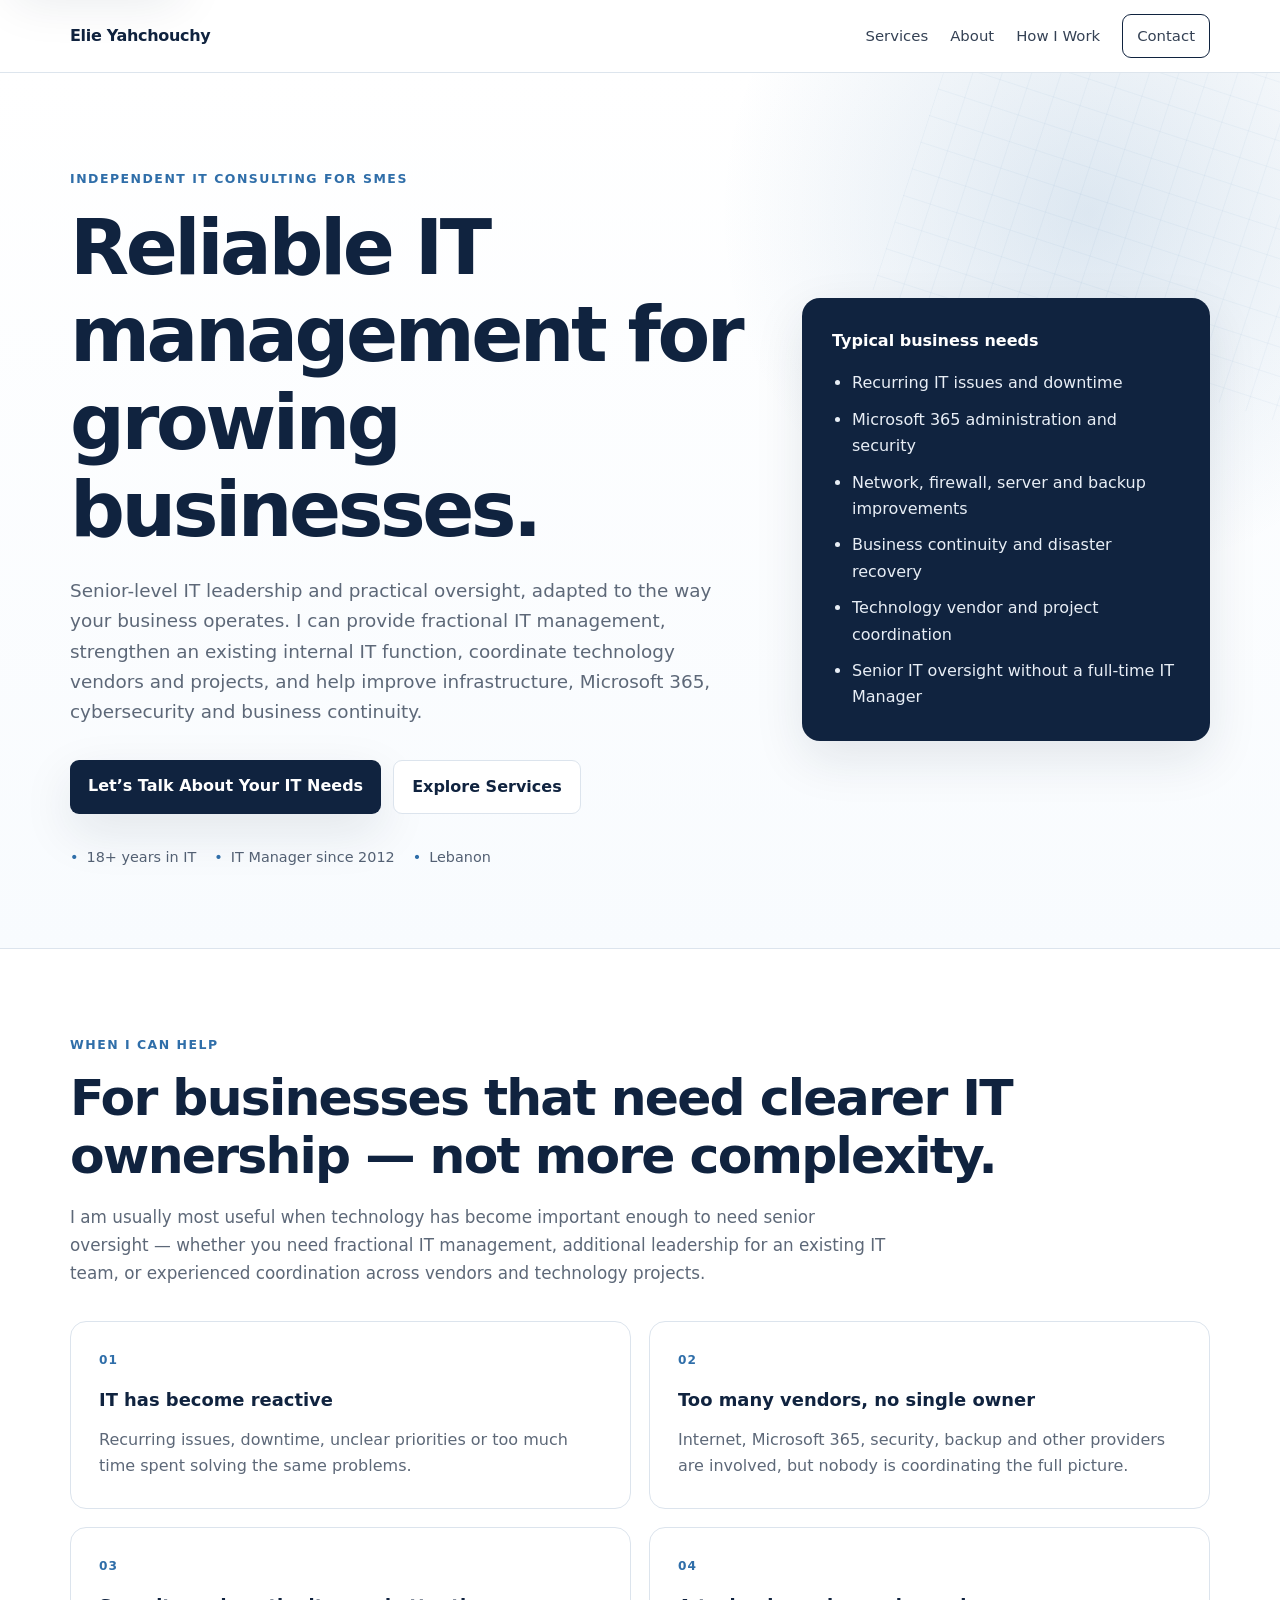
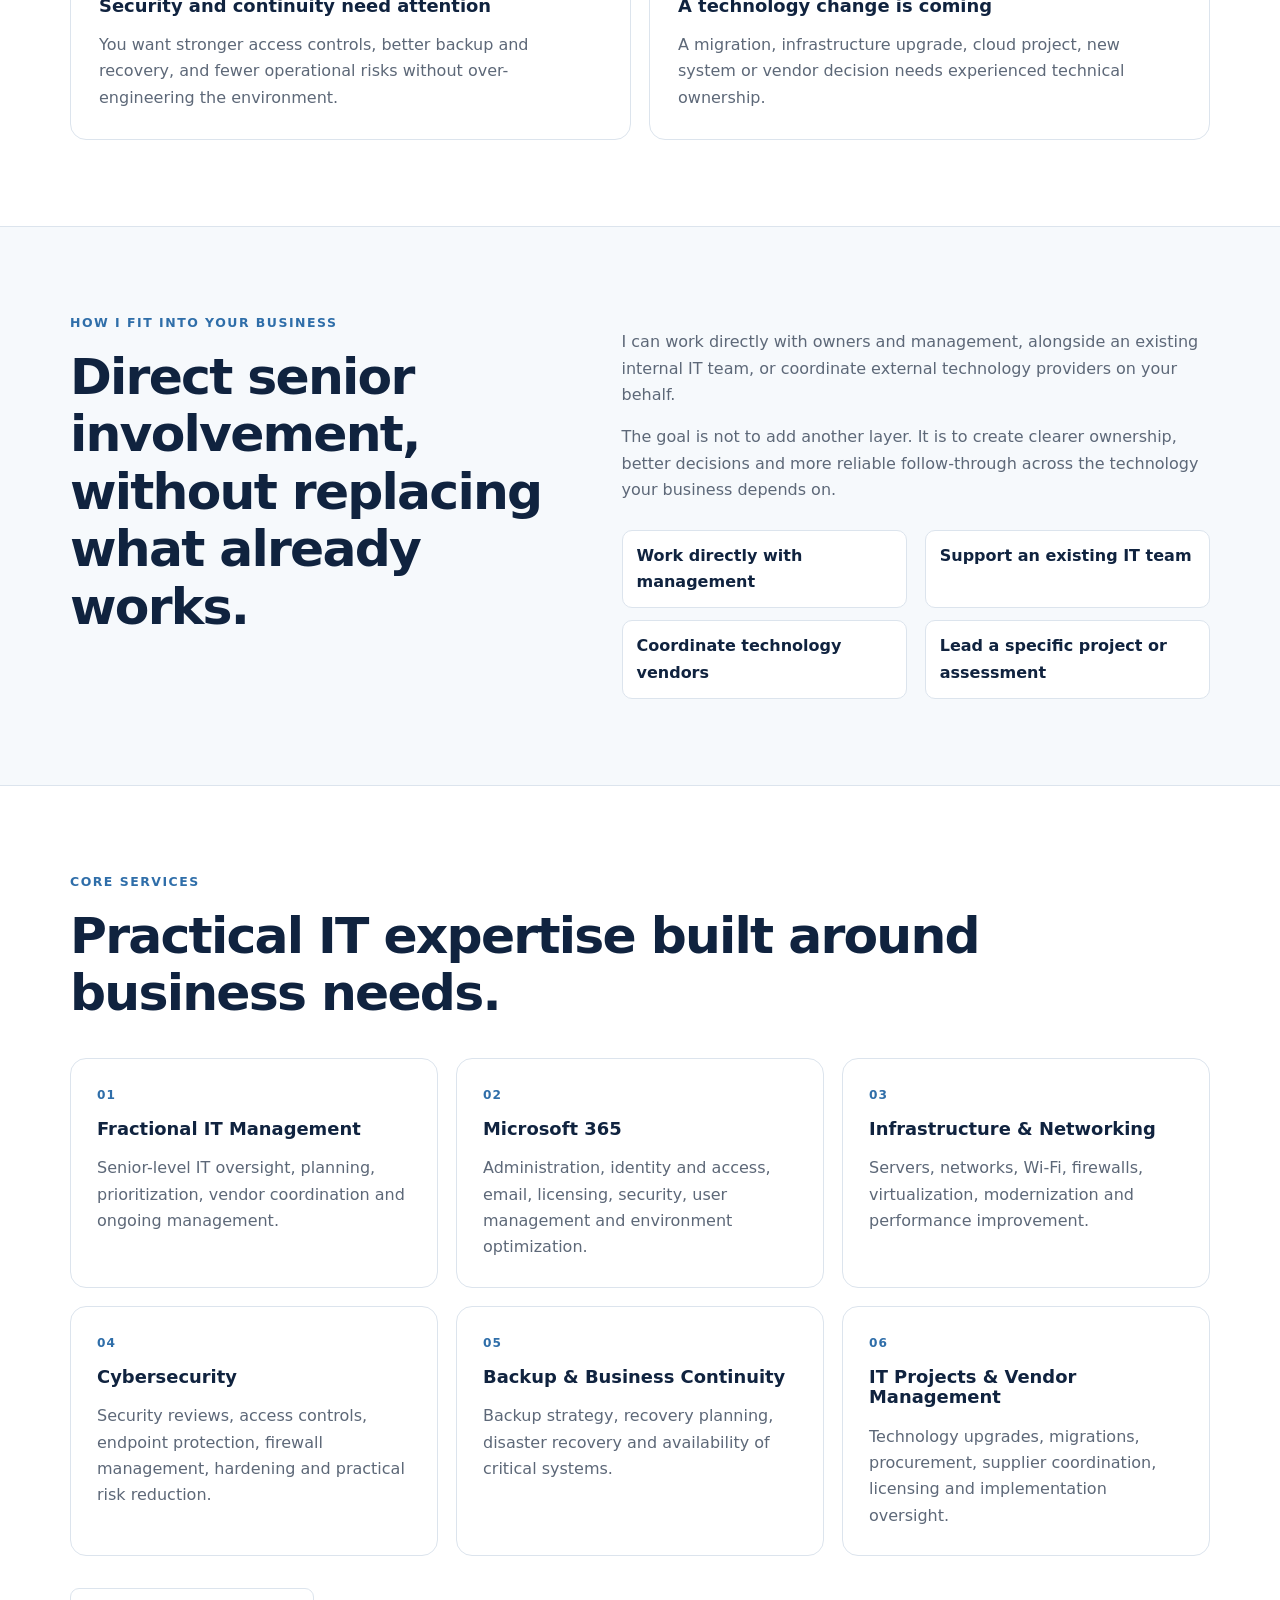
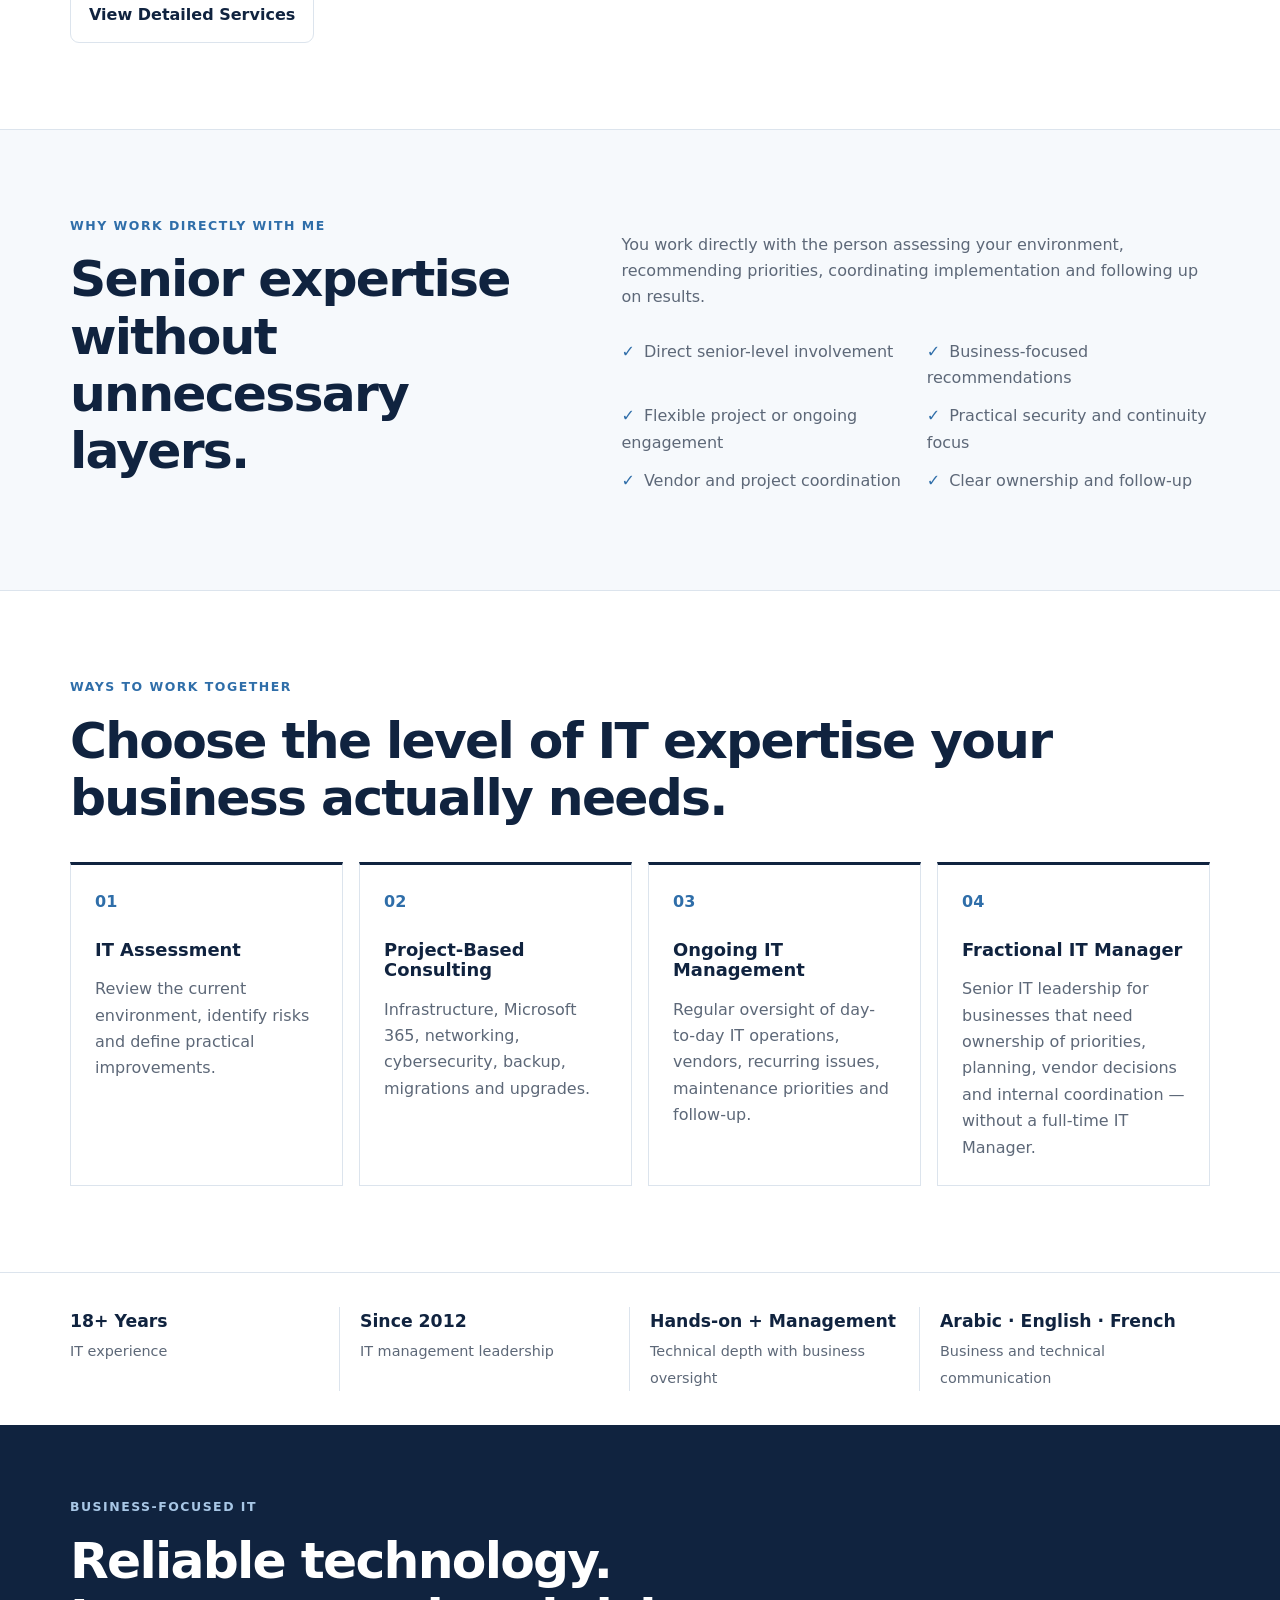
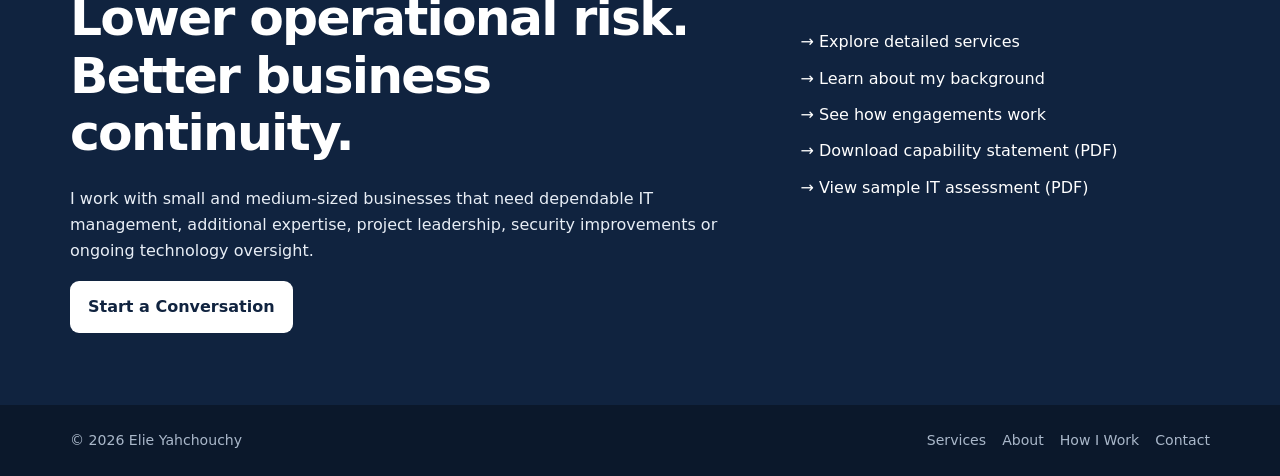
==== index.html @ 3ef802ee "Add files via upload" ====
<!doctype html><html lang="en"><head><meta charset="utf-8"><meta name="viewport" content="width=device-width,initial-scale=1"><title>Elie Yahchouchy | Senior IT Consultant & Fractional IT Manager</title><meta name="description" content="Senior IT consulting and fractional IT management for SMEs in Lebanon: Microsoft 365, infrastructure, cybersecurity and business continuity."><link rel="canonical" href="https://yahchouchy.com/"><meta property="og:title" content="Elie Yahchouchy | Senior IT Consultant & Fractional IT Manager"><meta property="og:description" content="Senior IT consulting and fractional IT management for SMEs in Lebanon: Microsoft 365, infrastructure, cybersecurity and business continuity."><meta property="og:type" content="website"><meta property="og:url" content="https://yahchouchy.com/"><meta name="theme-color" content="#10233f"><link rel="stylesheet" href="styles.css?v=4.5"><script type="application/ld+json">{"@context":"https://schema.org","@type":"Person","name":"Elie Yahchouchy","url":"https://yahchouchy.com/","jobTitle":"Independent Senior IT Consultant / Fractional IT Manager","email":"elie@yahchouchy.com","telephone":"+96170344957","address":{"@type":"PostalAddress","addressCountry":"LB"},"sameAs":["https://www.linkedin.com/in/elie-yahchouchy-b7b873a9/"],"knowsLanguage":["Arabic","English","French"],"knowsAbout":["IT Management","Microsoft 365","IT Infrastructure","Networking","Cybersecurity","Backup and Disaster Recovery","Business Continuity","Vendor Management"]}</script></head><body><a class="skip-link" href="#main-content">Skip to content</a><header class="site-header"><div class="container nav"><a class="brand" href="index.html">Elie Yahchouchy</a><nav class="primary-nav" aria-label="Primary navigation"><a href="services.html">Services</a><a href="about.html">About</a><a href="engagement.html">How I Work</a><a class="nav-cta" href="contact.html">Contact</a></nav><details class="mobile-menu"><summary>Menu</summary><nav class="mobile-menu-panel" aria-label="Mobile navigation"><a href="services.html">Services</a><a href="about.html">About</a><a href="engagement.html">How I Work</a><a class="mobile-contact" href="contact.html">Contact</a></nav></details></div></header>
<main id="main-content">
<section class="hero"><div class="container hero-grid"><div><p class="eyebrow">Independent IT Consulting for SMEs</p><h1>Reliable IT management for growing businesses.</h1><p class="lead">Senior-level IT leadership and practical oversight, adapted to the way your business operates. I can provide fractional IT management, strengthen an existing internal IT function, coordinate technology vendors and projects, and help improve infrastructure, Microsoft 365, cybersecurity and business continuity.</p><div class="hero-actions"><a class="button primary" href="contact.html">Let’s Talk About Your IT Needs</a><a class="button secondary" href="services.html">Explore Services</a></div><div class="trust-row"><span>18+ years in IT</span><span>IT Manager since 2012</span><span>Lebanon</span></div></div><aside class="hero-card"><p class="card-kicker">Typical business needs</p><ul><li>Recurring IT issues and downtime</li><li>Microsoft 365 administration and security</li><li>Network, firewall, server and backup improvements</li><li>Business continuity and disaster recovery</li><li>Technology vendor and project coordination</li><li>Senior IT oversight without a full-time IT Manager</li></ul></aside></div></section>

<section class="section buyer-fit">
  <div class="container">
    <p class="eyebrow">When I Can Help</p>
    <h2>For businesses that need clearer IT ownership — not more complexity.</h2>
    <p class="section-intro">I am usually most useful when technology has become important enough to need senior oversight — whether you need fractional IT management, additional leadership for an existing IT team, or experienced coordination across vendors and technology projects.</p>

    <div class="buyer-grid">
      <article class="buyer-card">
        <span class="mini">01</span>
        <h3>IT has become reactive</h3>
        <p>Recurring issues, downtime, unclear priorities or too much time spent solving the same problems.</p>
      </article>
      <article class="buyer-card">
        <span class="mini">02</span>
        <h3>Too many vendors, no single owner</h3>
        <p>Internet, Microsoft 365, security, backup and other providers are involved, but nobody is coordinating the full picture.</p>
      </article>
      <article class="buyer-card">
        <span class="mini">03</span>
        <h3>Security and continuity need attention</h3>
        <p>You want stronger access controls, better backup and recovery, and fewer operational risks without over-engineering the environment.</p>
      </article>
      <article class="buyer-card">
        <span class="mini">04</span>
        <h3>A technology change is coming</h3>
        <p>A migration, infrastructure upgrade, cloud project, new system or vendor decision needs experienced technical ownership.</p>
      </article>
    </div>
  </div>
</section>

<section class="section section-alt">
  <div class="container split">
    <div>
      <p class="eyebrow">How I Fit Into Your Business</p>
      <h2>Direct senior involvement, without replacing what already works.</h2>
    </div>
    <div class="prose">
      <p>I can work directly with owners and management, alongside an existing internal IT team, or coordinate external technology providers on your behalf.</p>
      <p>The goal is not to add another layer. It is to create clearer ownership, better decisions and more reliable follow-through across the technology your business depends on.</p>
      <div class="fit-options">
        <span>Work directly with management</span>
        <span>Support an existing IT team</span>
        <span>Coordinate technology vendors</span>
        <span>Lead a specific project or assessment</span>
      </div>
    </div>
  </div>
</section>

<section class="section"><div class="container"><p class="eyebrow">Core Services</p><h2>Practical IT expertise built around business needs.</h2><div class="cards">
<article class="card"><span class="mini">01</span><h3>Fractional IT Management</h3><p>Senior-level IT oversight, planning, prioritization, vendor coordination and ongoing management.</p></article>
<article class="card"><span class="mini">02</span><h3>Microsoft 365</h3><p>Administration, identity and access, email, licensing, security, user management and environment optimization.</p></article>
<article class="card"><span class="mini">03</span><h3>Infrastructure & Networking</h3><p>Servers, networks, Wi-Fi, firewalls, virtualization, modernization and performance improvement.</p></article>
<article class="card"><span class="mini">04</span><h3>Cybersecurity</h3><p>Security reviews, access controls, endpoint protection, firewall management, hardening and practical risk reduction.</p></article>
<article class="card"><span class="mini">05</span><h3>Backup & Business Continuity</h3><p>Backup strategy, recovery planning, disaster recovery and availability of critical systems.</p></article>
<article class="card"><span class="mini">06</span><h3>IT Projects & Vendor Management</h3><p>Technology upgrades, migrations, procurement, supplier coordination, licensing and implementation oversight.</p></article>
</div><div class="hero-actions"><a class="button secondary" href="services.html">View Detailed Services</a></div></div></section>

<section class="section section-alt"><div class="container split"><div><p class="eyebrow">Why Work Directly With Me</p><h2>Senior expertise without unnecessary layers.</h2></div><div class="prose"><p>You work directly with the person assessing your environment, recommending priorities, coordinating implementation and following up on results.</p><div class="checks"><span>Direct senior-level involvement</span><span>Business-focused recommendations</span><span>Flexible project or ongoing engagement</span><span>Practical security and continuity focus</span><span>Vendor and project coordination</span><span>Clear ownership and follow-up</span></div></div></div></section>

<section class="section"><div class="container"><p class="eyebrow">Ways to Work Together</p><h2>Choose the level of IT expertise your business actually needs.</h2><div class="process"><div><strong>01</strong><h3>IT Assessment</h3><p>Review the current environment, identify risks and define practical improvements.</p></div><div><strong>02</strong><h3>Project-Based Consulting</h3><p>Infrastructure, Microsoft 365, networking, cybersecurity, backup, migrations and upgrades.</p></div><div><strong>03</strong><h3>Ongoing IT Management</h3><p>Regular oversight of day-to-day IT operations, vendors, recurring issues, maintenance priorities and follow-up.</p></div><div><strong>04</strong><h3>Fractional IT Manager</h3><p>Senior IT leadership for businesses that need ownership of priorities, planning, vendor decisions and internal coordination — without a full-time IT Manager.</p></div></div></div></section>

<section class="proof-strip">
  <div class="container proof-grid">
    <div><strong>18+ Years</strong><span>IT experience</span></div>
    <div><strong>Since 2012</strong><span>IT management leadership</span></div>
    <div><strong>Hands-on + Management</strong><span>Technical depth with business oversight</span></div>
    <div><strong>Arabic · English · French</strong><span>Business and technical communication</span></div>
  </div>
</section>

<section class="band"><div class="container band-grid"><div><p class="eyebrow light">Business-Focused IT</p><h2>Reliable technology. Lower operational risk. Better business continuity.</h2><p>I work with small and medium-sized businesses that need dependable IT management, additional expertise, project leadership, security improvements or ongoing technology oversight.</p><a class="button light" href="contact.html">Start a Conversation</a></div><div class="band-links"><a href="services.html">→ Explore detailed services</a><a href="about.html">→ Learn about my background</a><a href="engagement.html">→ See how engagements work</a><a href="Elie-Yahchouchy-IT-Consulting-Capability-Statement.pdf" download>→ Download capability statement (PDF)</a><a href="Elie-Yahchouchy-Sample-IT-Infrastructure-Assessment.pdf" target="_blank" rel="noopener noreferrer">→ View sample IT assessment (PDF)</a></div></div></section>
</main>
<footer><div class="container footer-row"><span>© <span id="year"></span> Elie Yahchouchy</span><nav class="footer-links" aria-label="Footer navigation"><a href="services.html">Services</a><a href="about.html">About</a><a href="engagement.html">How I Work</a><a href="contact.html">Contact</a></nav></div></footer><script>document.getElementById("year").textContent=new Date().getFullYear();</script></body></html>
---- styles.css ----
:root{--navy:#10233f;--ink:#182234;--muted:#5d6878;--line:#dce4ed;--soft:#f6f9fc;--white:#fff;--accent:#2f6ea9;--accent-soft:#eaf3fb;--shadow:0 18px 50px rgba(16,35,63,.10);--radius:16px}
*{box-sizing:border-box}html{scroll-behavior:smooth}body{margin:0;font-family:Inter,ui-sans-serif,system-ui,-apple-system,BlinkMacSystemFont,"Segoe UI",sans-serif;color:var(--ink);background:#fff;line-height:1.65}a{color:inherit}.container{width:min(1140px,calc(100% - 40px));margin:0 auto}
.site-header{position:sticky;top:0;z-index:50;background:rgba(255,255,255,.95);backdrop-filter:blur(10px);border-bottom:1px solid rgba(220,228,237,.95)}.nav{min-height:72px;display:flex;align-items:center;justify-content:space-between;gap:24px}.brand{text-decoration:none;font-weight:800;letter-spacing:-.02em;color:var(--navy)}.primary-nav{display:flex;align-items:center;gap:22px}.primary-nav a{text-decoration:none;color:#344154;font-size:.93rem}.primary-nav a:hover,.primary-nav a[aria-current="page"]{color:var(--accent)}.nav-cta{border:1px solid var(--navy);padding:9px 14px;border-radius:9px}
.hero{position:relative;overflow:hidden;padding:96px 0 78px;background:radial-gradient(circle at 85% 16%,rgba(47,110,169,.16),transparent 28%),linear-gradient(180deg,#fff 0%,#f8fbfe 100%);border-bottom:1px solid var(--line)}.hero:after{content:"";position:absolute;width:520px;height:520px;right:-180px;top:-210px;background-image:linear-gradient(rgba(47,110,169,.10) 1px,transparent 1px),linear-gradient(90deg,rgba(47,110,169,.10) 1px,transparent 1px);background-size:28px 28px;transform:rotate(18deg);opacity:.45}.hero-grid{position:relative;z-index:1;display:grid;grid-template-columns:1.25fr .75fr;gap:52px;align-items:center}
.eyebrow{margin:0 0 14px;text-transform:uppercase;letter-spacing:.12em;font-size:.78rem;font-weight:800;color:var(--accent)}.eyebrow.light{color:#a8c7e6}h1,h2,h3{margin-top:0;color:var(--navy);line-height:1.14}h1{font-size:clamp(2.8rem,6vw,5.2rem);letter-spacing:-.045em;margin-bottom:22px;max-width:800px}h2{font-size:clamp(2rem,4vw,3.15rem);letter-spacing:-.035em;margin-bottom:24px}h3{font-size:1.12rem;margin-bottom:10px}.lead{font-size:1.15rem;color:var(--muted);max-width:790px}
.hero-actions{display:flex;flex-wrap:wrap;gap:12px;margin-top:32px}.button{display:inline-block;text-decoration:none;font-weight:750;border-radius:9px;padding:13px 18px}.button.primary{background:var(--navy);color:#fff;box-shadow:var(--shadow)}.button.secondary{background:#fff;border:1px solid var(--line);color:var(--navy)}.button.light{background:#fff;color:var(--navy)}.trust-row{display:flex;flex-wrap:wrap;gap:18px;margin-top:32px;color:#536073;font-size:.9rem}.trust-row span:before{content:"•";color:var(--accent);margin-right:8px}
.hero-card{background:var(--navy);color:#e8eef6;padding:30px;border-radius:18px;box-shadow:var(--shadow)}.hero-card .card-kicker{color:#fff;font-weight:800;margin-top:0}.hero-card ul{margin:0;padding-left:20px}.hero-card li+li{margin-top:10px}
.section{padding:86px 0}.section-alt{background:var(--soft);border-top:1px solid var(--line);border-bottom:1px solid var(--line)}.split{display:grid;grid-template-columns:.9fr 1.1fr;gap:70px;align-items:start}.prose{color:var(--muted)}.cards{display:grid;grid-template-columns:repeat(3,1fr);gap:18px;margin-top:36px}.card{background:#fff;border:1px solid var(--line);border-radius:var(--radius);padding:26px}.card p{color:var(--muted);margin-bottom:0}.card .mini{display:block;font-size:.76rem;font-weight:800;letter-spacing:.08em;text-transform:uppercase;color:var(--accent);margin-bottom:14px}
.service-list{display:grid;grid-template-columns:repeat(2,1fr);gap:20px;margin-top:36px}.service-block{background:#fff;border:1px solid var(--line);border-radius:var(--radius);padding:28px}.service-block ul{padding-left:20px;color:var(--muted);margin-bottom:0}.service-block li+li{margin-top:7px}.outcome{margin-top:18px;padding:14px 16px;border-left:3px solid var(--accent);background:var(--accent-soft);color:var(--navy);font-weight:650}
.process{display:grid;grid-template-columns:repeat(4,1fr);gap:16px;margin-top:36px}.process>div{padding:24px;background:#fff;border:1px solid var(--line);border-top:3px solid var(--navy)}.process strong{display:block;color:var(--accent);margin-bottom:24px}.process p{color:var(--muted);margin-bottom:0}
.checks{display:grid;grid-template-columns:repeat(2,1fr);gap:12px 22px;margin-top:28px}.checks span{color:var(--muted)}.checks span:before{content:"✓";color:var(--accent);font-weight:800;margin-right:9px}.quote{margin-top:28px;padding-left:18px;border-left:3px solid var(--accent);color:var(--navy);font-weight:750}
.band{background:var(--navy);color:#e8eef6;padding:72px 0}.band h2{color:#fff}.band-grid{display:grid;grid-template-columns:1.25fr .75fr;gap:48px;align-items:center}.band-links{display:grid;gap:10px}.band-links a{color:#fff;text-decoration:none}.band-links a:hover{text-decoration:underline}
.page-hero{padding:78px 0 58px;background:linear-gradient(180deg,#fff 0%,#f7fbfe 100%);border-bottom:1px solid var(--line)}.breadcrumb{font-size:.85rem;color:var(--muted);margin-bottom:14px}.contact-grid{display:grid;grid-template-columns:1.2fr .8fr;gap:50px;align-items:start}.contact-card{background:#fff;border:1px solid var(--line);border-radius:var(--radius);padding:28px}.contact-card a{text-decoration:none;color:var(--navy);font-weight:650}.contact-line+.contact-line{margin-top:12px}
footer{padding:24px 0;background:#0b182b;color:#aab8ca;font-size:.88rem}.footer-row{display:flex;justify-content:space-between;gap:20px;flex-wrap:wrap}.footer-links{display:flex;gap:16px;flex-wrap:wrap}.footer-links a{text-decoration:none}

.breadcrumb a{text-decoration:none;color:inherit}.breadcrumb a:hover{color:var(--accent)}
.mobile-menu{display:none;position:relative}.mobile-menu summary{list-style:none;cursor:pointer;border:1px solid var(--navy);padding:8px 13px;border-radius:9px;color:var(--navy);font-weight:700;font-size:.9rem}.mobile-menu summary::-webkit-details-marker{display:none}.mobile-menu-panel{position:absolute;right:0;top:calc(100% + 10px);width:220px;padding:8px;background:#fff;border:1px solid var(--line);border-radius:12px;box-shadow:var(--shadow);display:grid;z-index:100}.mobile-menu-panel a{text-decoration:none;padding:10px 11px;border-radius:8px;color:#344154}.mobile-menu-panel a:hover,.mobile-menu-panel a[aria-current="page"]{background:var(--soft);color:var(--accent)}.mobile-menu-panel .mobile-contact{margin-top:4px;background:var(--navy);color:#fff}.mobile-menu-panel .mobile-contact:hover,.mobile-menu-panel .mobile-contact[aria-current="page"]{background:var(--navy);color:#fff}
:focus-visible{outline:3px solid rgba(47,110,169,.38);outline-offset:3px}
.responsibility-grid{display:grid;grid-template-columns:repeat(2,1fr);gap:18px;margin-top:34px}.responsibility-card{background:#fff;border:1px solid var(--line);border-radius:var(--radius);padding:26px}.responsibility-card p{color:var(--muted);margin-bottom:0}
.contact-note-title{margin:26px 0 8px;color:var(--navy);font-weight:750}.contact-prompts{margin:0;padding-left:20px;color:var(--muted)}.contact-prompts li+li{margin-top:5px}
@media(max-width:980px){.primary-nav{display:none}.mobile-menu{display:block}.hero-grid,.split,.band-grid,.contact-grid{grid-template-columns:1fr}.cards{grid-template-columns:repeat(2,1fr)}.service-list{grid-template-columns:1fr}.process{grid-template-columns:repeat(2,1fr)}}
@media(max-width:640px){.container{width:min(100% - 28px,1140px)}.cards,.process,.checks,.responsibility-grid{grid-template-columns:1fr}.section{padding:64px 0}.hero{padding-top:64px}h1{font-size:2.7rem}}


/* V3.1 internal page hero refinement */
.page-hero{
  padding:64px 0 48px;
}
.page-hero h1{
  max-width:950px;
  font-size:clamp(2.6rem,5vw,4.4rem);
}
.page-hero .lead{
  max-width:820px;
}
@media(max-width:640px){
  .page-hero{
    padding:52px 0 40px;
  }
  .page-hero h1{
    font-size:2.45rem;
  }
}


/* V3.2 — buyer-focused homepage refinement */
.section-intro{max-width:820px;color:var(--muted);font-size:1.05rem;margin-top:-4px}
.buyer-grid{display:grid;grid-template-columns:repeat(2,1fr);gap:18px;margin-top:34px}
.buyer-card{background:#fff;border:1px solid var(--line);border-radius:var(--radius);padding:28px}
.buyer-card .mini{display:block;color:var(--accent);font-size:.76rem;font-weight:800;letter-spacing:.08em;text-transform:uppercase;margin-bottom:20px}
.buyer-card p{color:var(--muted);margin-bottom:0}
.fit-options{display:grid;grid-template-columns:repeat(2,1fr);gap:12px 18px;margin-top:26px}
.fit-options span{padding:12px 14px;border:1px solid var(--line);border-radius:10px;background:#fff;color:var(--navy);font-weight:650}
.proof-strip{padding:34px 0;border-top:1px solid var(--line);background:#fff}
.proof-grid{display:grid;grid-template-columns:repeat(4,1fr);gap:20px}
.proof-grid>div{padding-right:18px;border-right:1px solid var(--line)}
.proof-grid>div:last-child{border-right:none}
.proof-grid strong{display:block;color:var(--navy);font-size:1.08rem;margin-bottom:3px}
.proof-grid span{color:var(--muted);font-size:.9rem}
@media(max-width:980px){
  .buyer-grid,.proof-grid{grid-template-columns:repeat(2,1fr)}
  .proof-grid>div{border-right:none}
}
@media(max-width:640px){
  .buyer-grid,.fit-options,.proof-grid{grid-template-columns:1fr}
}


/* V4.1 — mobile review refinements */
@media(max-width:980px){
  .hero-grid,.split,.band-grid,.contact-grid{gap:32px}
}
@media(max-width:640px){
  .section{padding:54px 0}
  .hero{padding:54px 0 60px}
  .band{padding:56px 0}
  .hero-actions{margin-top:26px}
  .trust-row{margin-top:24px;gap:10px 16px}
  .hero-card{padding:24px}
  .buyer-grid,.cards,.process{gap:14px}
  .card,.buyer-card,.service-block,.responsibility-card,.process>div{padding:22px}
  .process strong{margin-bottom:16px}
  .fit-options{gap:10px}
  .fit-options span{padding:11px 12px}
  .proof-strip{padding:24px 0}
  .proof-grid{gap:0}
  .proof-grid>div{padding:14px 0;border-bottom:1px solid var(--line)}
  .proof-grid>div:last-child{border-bottom:none}
}

/* V4.2 — final responsive, accessibility and polish pass */
html{-webkit-text-size-adjust:100%;text-size-adjust:100%}
body{min-height:100vh;display:flex;flex-direction:column}
main{flex:1}
.skip-link{position:fixed;left:14px;top:10px;z-index:200;transform:translateY(-160%);background:var(--navy);color:#fff;padding:10px 14px;border-radius:8px;text-decoration:none;font-weight:750;box-shadow:var(--shadow)}
.skip-link:focus{transform:translateY(0)}
.footer-links a:hover{color:#fff}
@media(prefers-reduced-motion:reduce){html{scroll-behavior:auto}.skip-link{transition:none}}
@media(max-width:640px){
  .split{gap:20px}
  .split>div:first-child h2{margin-bottom:0}
  .split>.prose>p:first-child{margin-top:0}
  .split>.checks{margin-top:0}
  .band-grid{gap:24px}
  .proof-grid{grid-template-columns:repeat(2,minmax(0,1fr));column-gap:16px}
  .proof-grid>div{padding:14px 0;border-bottom:1px solid var(--line)}
  .proof-grid>div:nth-last-child(-n+2){border-bottom:none}
  .mobile-menu-panel{max-width:calc(100vw - 28px)}
}

.service-resource{margin-top:16px}.service-resource a{color:var(--navy);font-weight:750;text-decoration:none}.service-resource a:hover{text-decoration:underline}
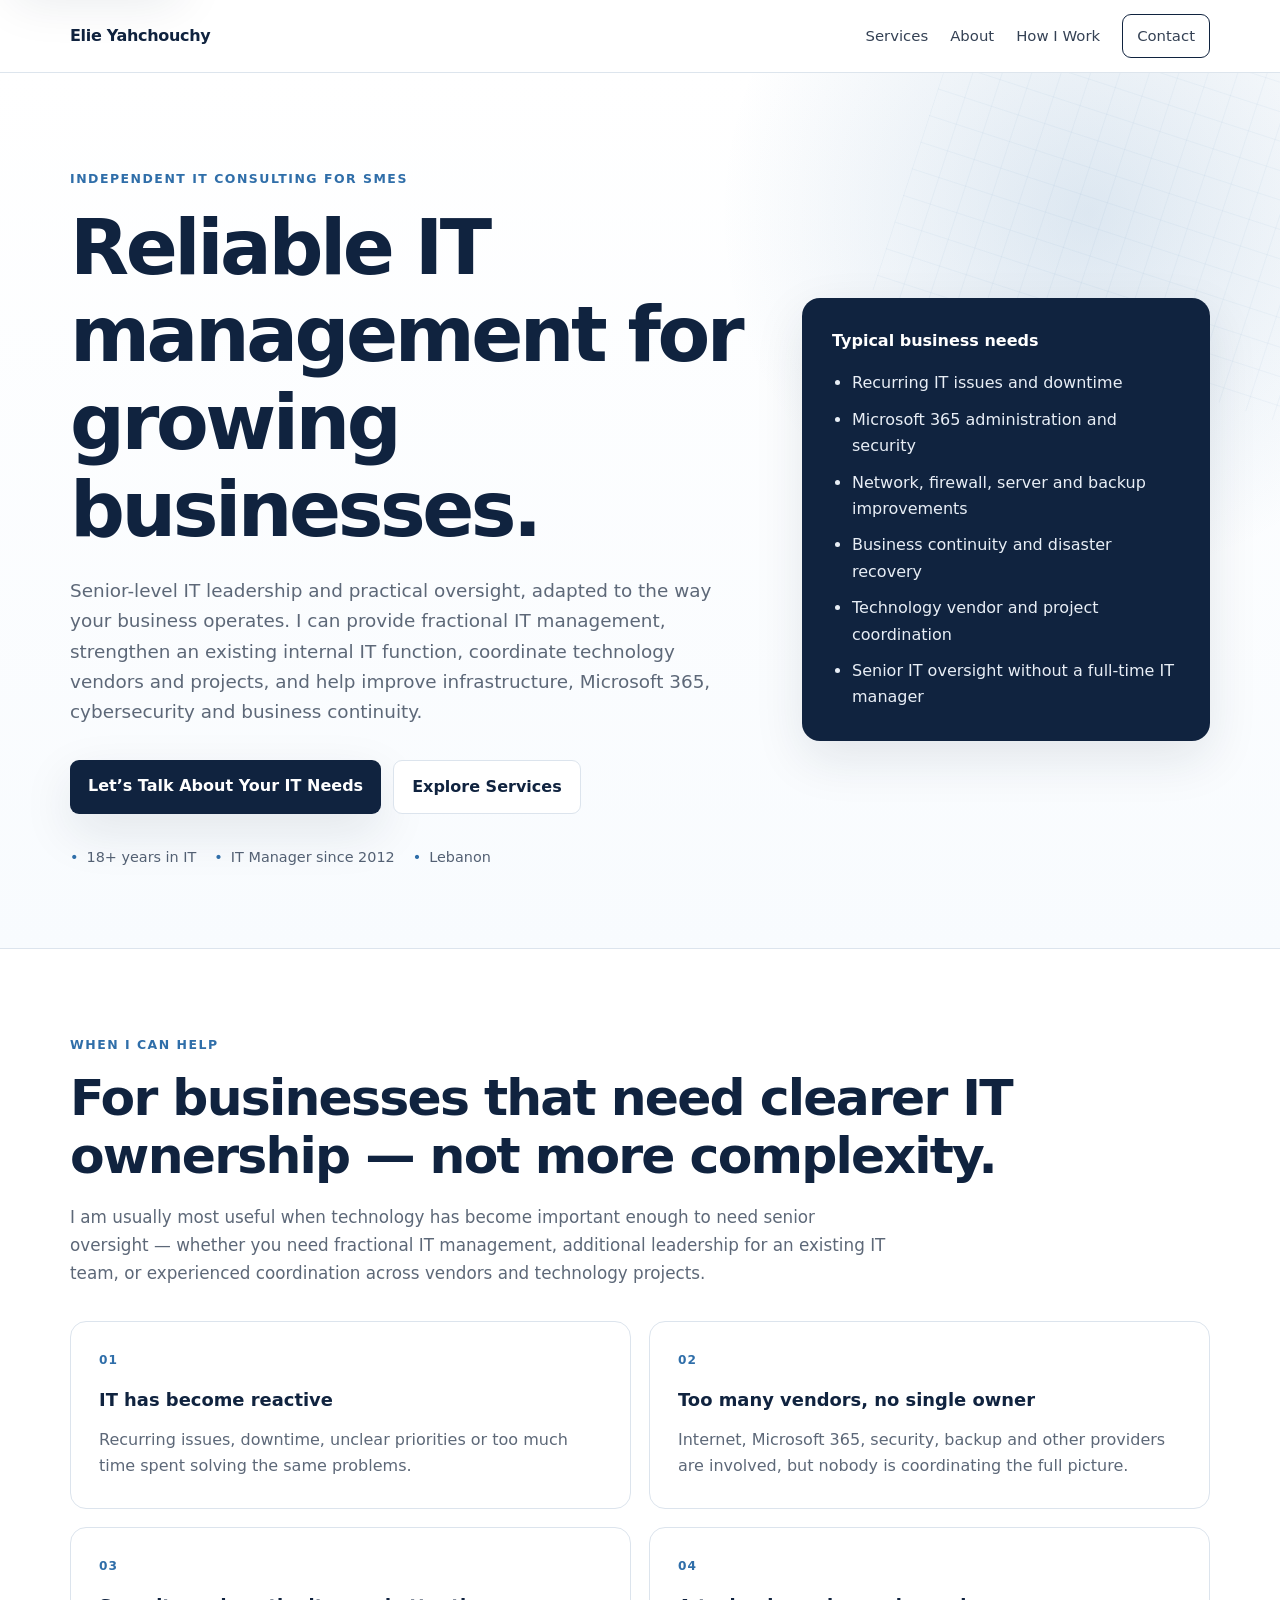
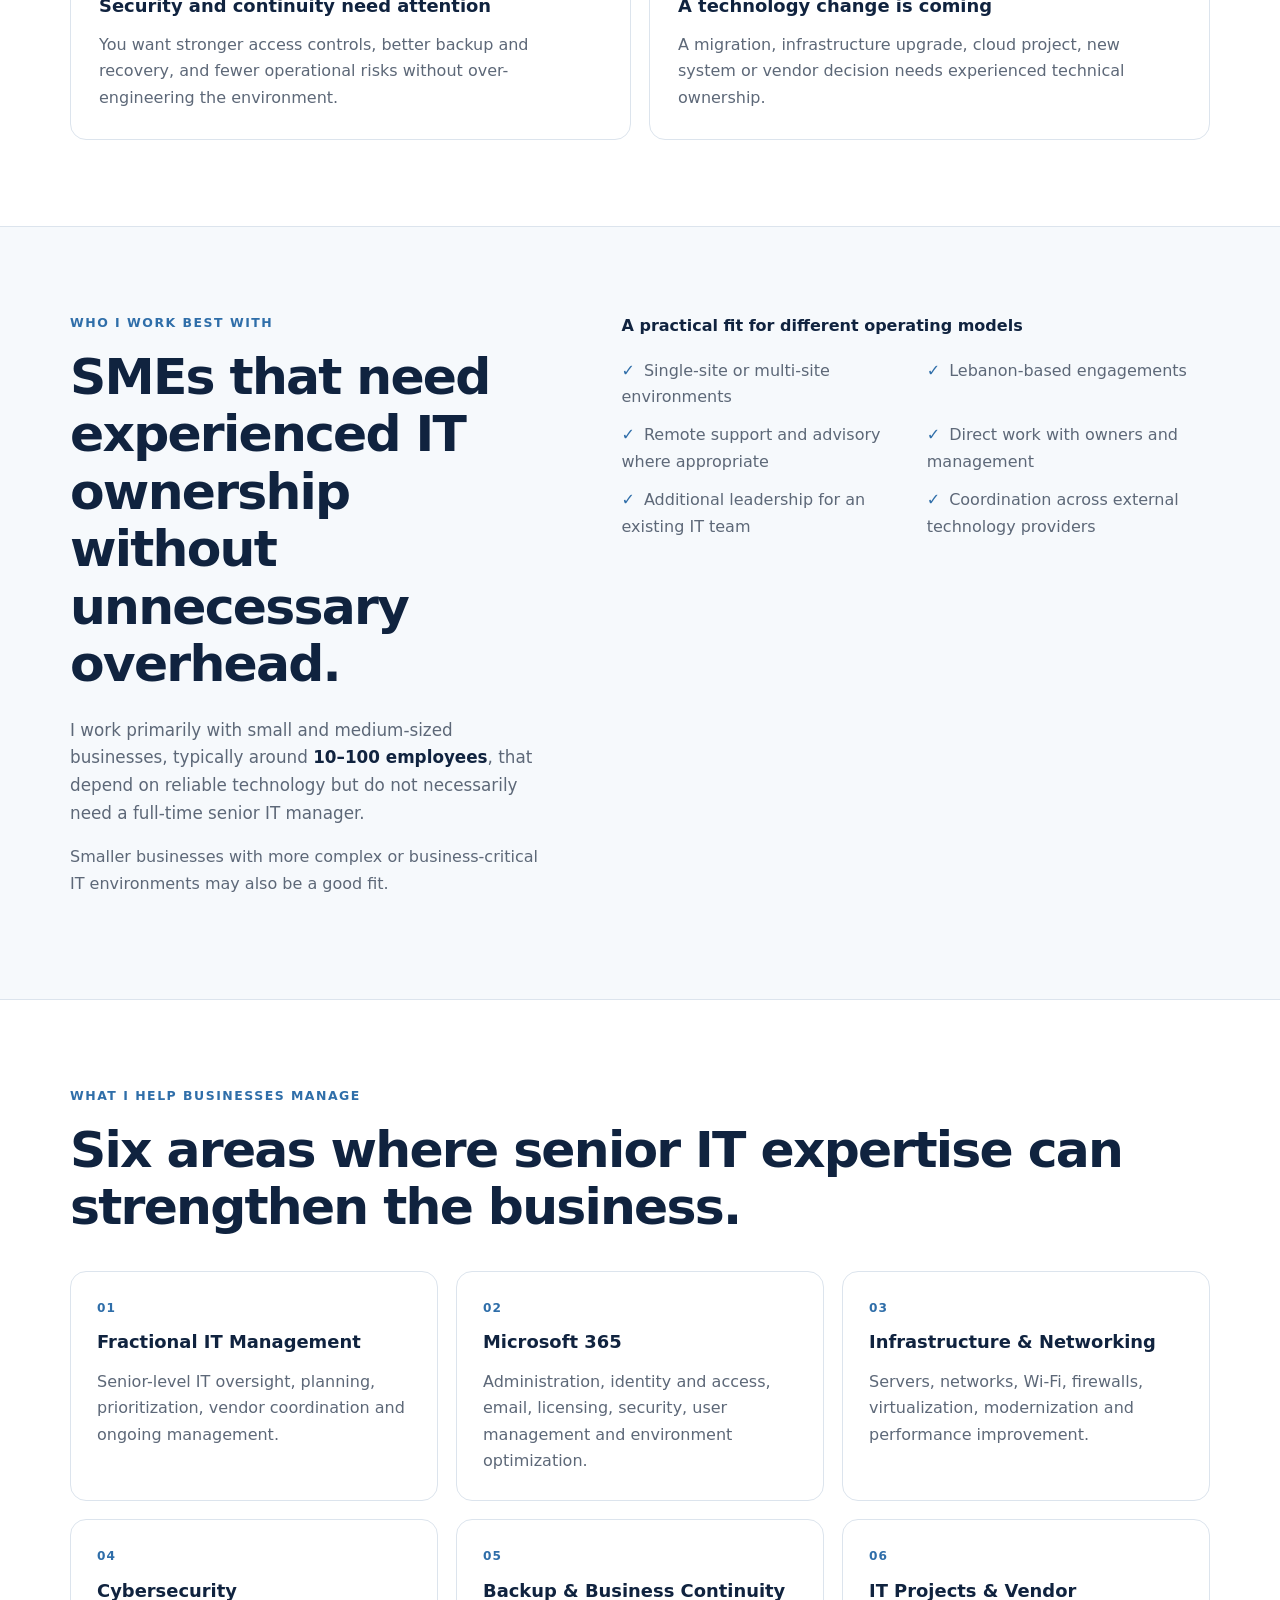
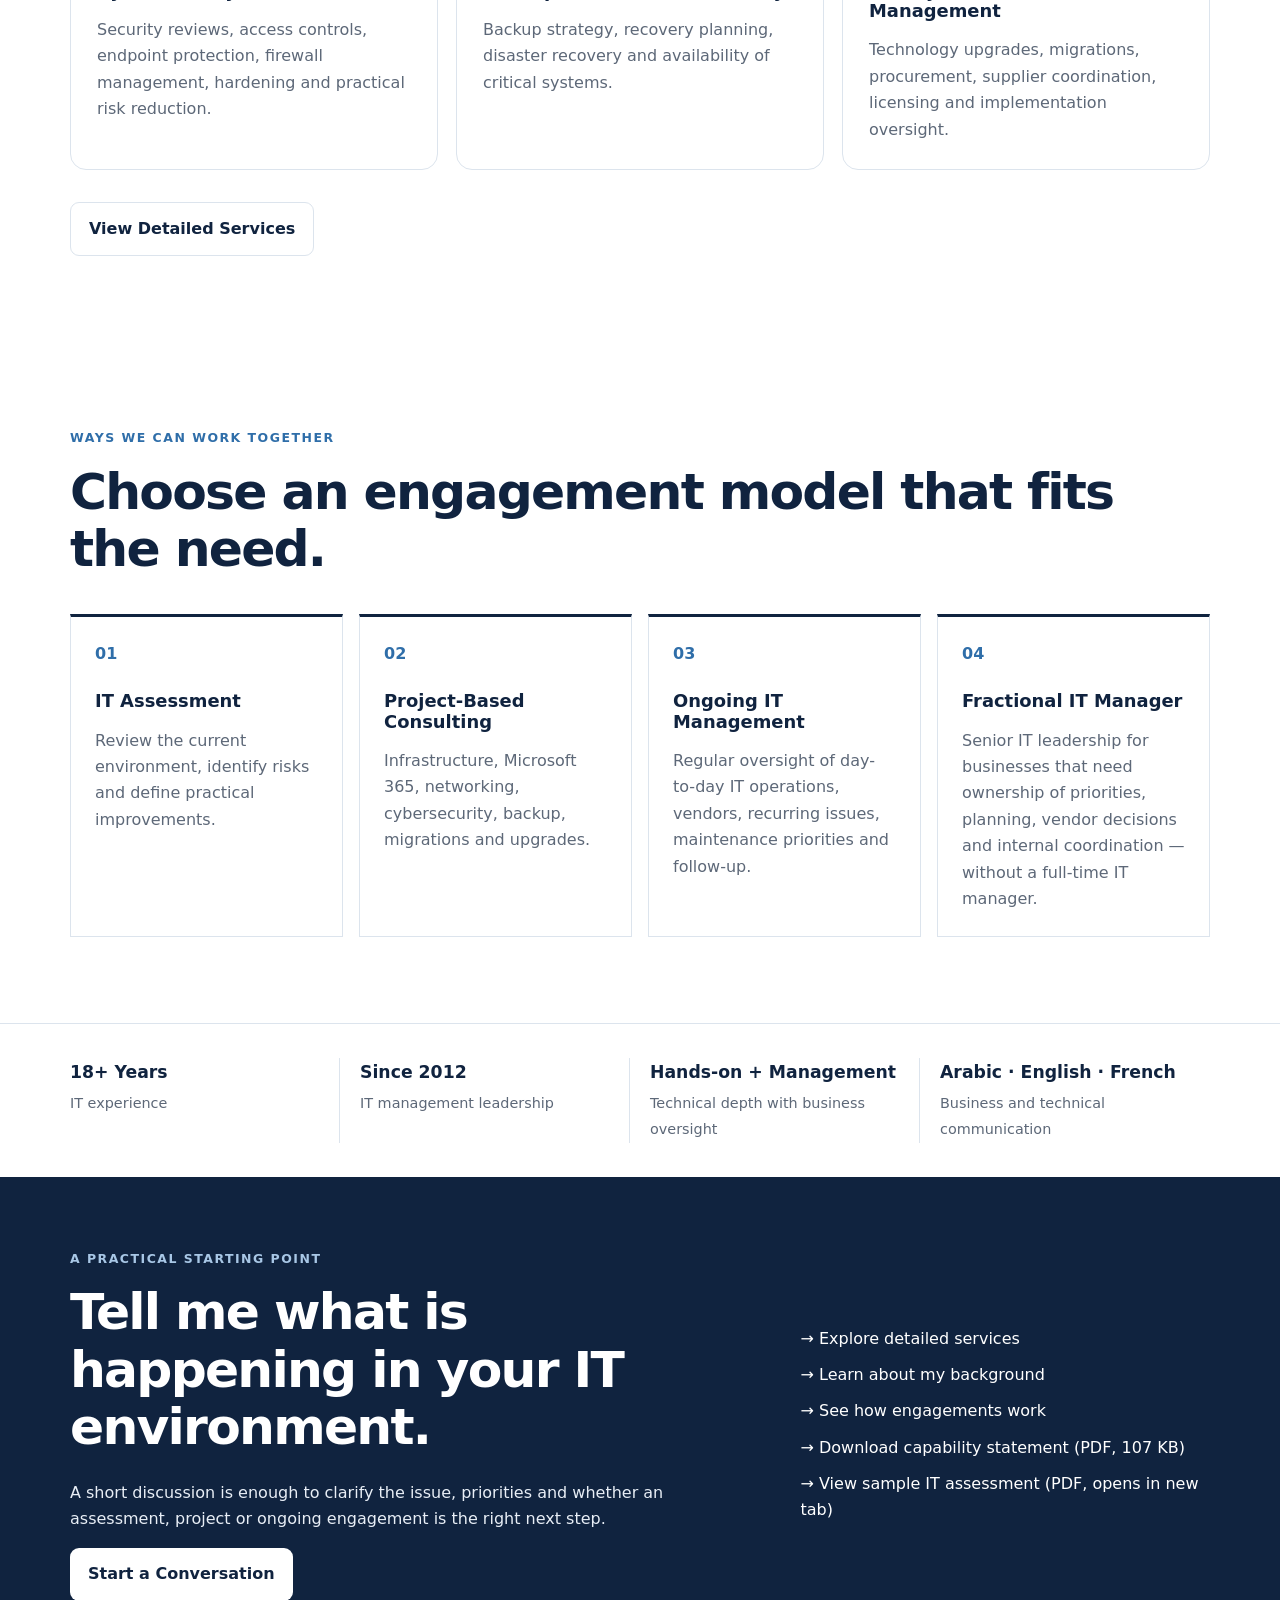
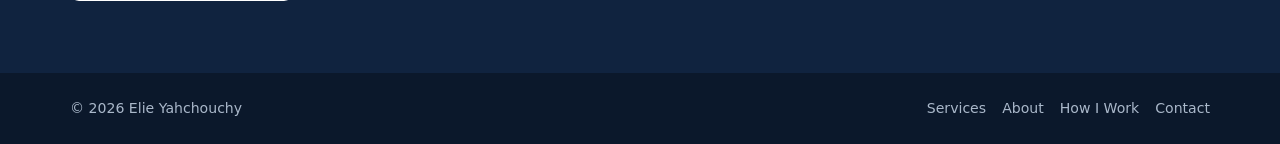
==== commit b733dec8: "Add files via upload" ====
--- a/index.html
+++ b/index.html
@@ -1,79 +1,76 @@
-<!doctype html><html lang="en"><head><meta charset="utf-8"><meta name="viewport" content="width=device-width,initial-scale=1"><title>Elie Yahchouchy | Senior IT Consultant & Fractional IT Manager</title><meta name="description" content="Senior IT consulting and fractional IT management for SMEs in Lebanon: Microsoft 365, infrastructure, cybersecurity and business continuity."><link rel="canonical" href="https://yahchouchy.com/"><meta property="og:title" content="Elie Yahchouchy | Senior IT Consultant & Fractional IT Manager"><meta property="og:description" content="Senior IT consulting and fractional IT management for SMEs in Lebanon: Microsoft 365, infrastructure, cybersecurity and business continuity."><meta property="og:type" content="website"><meta property="og:url" content="https://yahchouchy.com/"><meta name="theme-color" content="#10233f"><link rel="stylesheet" href="styles.css?v=4.5"><script type="application/ld+json">{"@context":"https://schema.org","@type":"Person","name":"Elie Yahchouchy","url":"https://yahchouchy.com/","jobTitle":"Independent Senior IT Consultant / Fractional IT Manager","email":"elie@yahchouchy.com","telephone":"+96170344957","address":{"@type":"PostalAddress","addressCountry":"LB"},"sameAs":["https://www.linkedin.com/in/elie-yahchouchy-b7b873a9/"],"knowsLanguage":["Arabic","English","French"],"knowsAbout":["IT Management","Microsoft 365","IT Infrastructure","Networking","Cybersecurity","Backup and Disaster Recovery","Business Continuity","Vendor Management"]}</script></head><body><a class="skip-link" href="#main-content">Skip to content</a><header class="site-header"><div class="container nav"><a class="brand" href="index.html">Elie Yahchouchy</a><nav class="primary-nav" aria-label="Primary navigation"><a href="services.html">Services</a><a href="about.html">About</a><a href="engagement.html">How I Work</a><a class="nav-cta" href="contact.html">Contact</a></nav><details class="mobile-menu"><summary>Menu</summary><nav class="mobile-menu-panel" aria-label="Mobile navigation"><a href="services.html">Services</a><a href="about.html">About</a><a href="engagement.html">How I Work</a><a class="mobile-contact" href="contact.html">Contact</a></nav></details></div></header>
+<!DOCTYPE html>
+
+<html lang="en"><head><meta charset="utf-8"/><meta content="width=device-width,initial-scale=1" name="viewport"/><title>Elie Yahchouchy | Senior IT Consultant &amp; Fractional IT Manager</title><meta content="Senior IT consulting and fractional IT management for SMEs in Lebanon: Microsoft 365, infrastructure, cybersecurity, continuity and vendor coordination." name="description"/><link href="https://yahchouchy.com/" rel="canonical"/><meta content="Elie Yahchouchy | Senior IT Consultant &amp; Fractional IT Manager" property="og:title"/><meta content="Senior IT consulting and fractional IT management for SMEs in Lebanon: Microsoft 365, infrastructure, cybersecurity, continuity and vendor coordination." property="og:description"/><meta content="website" property="og:type"/><meta content="https://yahchouchy.com/" property="og:url"/><meta content="#10233f" name="theme-color"/><link href="styles.css?v=4.6" rel="stylesheet"/><script type="application/ld+json">{"@context":"https://schema.org","@graph":[{"@type":"Person","@id":"https://yahchouchy.com/#person","name":"Elie Yahchouchy","url":"https://yahchouchy.com/","jobTitle":"Senior IT Consultant and Fractional IT Manager","email":"mailto:elie@yahchouchy.com","telephone":"+96170344957","address":{"@type":"PostalAddress","addressCountry":"LB"},"sameAs":["https://www.linkedin.com/in/elie-yahchouchy-b7b873a9/"],"knowsLanguage":["Arabic","English","French"],"knowsAbout":["IT Management","Microsoft 365","IT Infrastructure","Networking","Cybersecurity","Backup and Disaster Recovery","Business Continuity","Vendor Management"]},{"@type":"ProfessionalService","@id":"https://yahchouchy.com/#consulting","name":"Elie Yahchouchy IT Consulting","url":"https://yahchouchy.com/","founder":{"@id":"https://yahchouchy.com/#person"},"areaServed":{"@type":"Country","name":"Lebanon"},"serviceType":["Fractional IT Management","IT Assessments","Microsoft 365 Consulting","IT Infrastructure Consulting","Cybersecurity Consulting","Backup and Business Continuity","IT Project and Vendor Management"]}]}</script><meta content="Elie Yahchouchy IT Consulting" property="og:site_name"/><meta content="https://yahchouchy.com/assets/elie-yahchouchy-social-card.jpg" property="og:image"/><meta content="1200" property="og:image:width"/><meta content="630" property="og:image:height"/><meta content="Elie Yahchouchy - Senior IT Consultant and Fractional IT Manager" property="og:image:alt"/><meta content="summary_large_image" name="twitter:card"/><meta content="Elie Yahchouchy | Senior IT Consultant &amp; Fractional IT Manager" name="twitter:title"/><meta content="Senior IT consulting and fractional IT management for SMEs in Lebanon: Microsoft 365, infrastructure, cybersecurity, continuity and vendor coordination." name="twitter:description"/><meta content="https://yahchouchy.com/assets/elie-yahchouchy-social-card.jpg" name="twitter:image"/><meta content="Elie Yahchouchy - Senior IT Consultant and Fractional IT Manager" name="twitter:image:alt"/><link href="favicon.ico" rel="icon" sizes="any"/><link href="favicon.svg" rel="icon" type="image/svg+xml"/><link href="apple-touch-icon.png" rel="apple-touch-icon"/></head><body><a class="skip-link" href="#main-content">Skip to content</a><header class="site-header"><div class="container nav"><a class="brand" href="index.html">Elie Yahchouchy</a><nav aria-label="Primary navigation" class="primary-nav"><a href="services.html">Services</a><a href="about.html">About</a><a href="engagement.html">How I Work</a><a class="nav-cta" href="contact.html">Contact</a></nav><details class="mobile-menu"><summary>Menu</summary><nav aria-label="Mobile navigation" class="mobile-menu-panel"><a href="services.html">Services</a><a href="about.html">About</a><a href="engagement.html">How I Work</a><a class="mobile-contact" href="contact.html">Contact</a></nav></details></div></header>
 <main id="main-content">
-<section class="hero"><div class="container hero-grid"><div><p class="eyebrow">Independent IT Consulting for SMEs</p><h1>Reliable IT management for growing businesses.</h1><p class="lead">Senior-level IT leadership and practical oversight, adapted to the way your business operates. I can provide fractional IT management, strengthen an existing internal IT function, coordinate technology vendors and projects, and help improve infrastructure, Microsoft 365, cybersecurity and business continuity.</p><div class="hero-actions"><a class="button primary" href="contact.html">Let’s Talk About Your IT Needs</a><a class="button secondary" href="services.html">Explore Services</a></div><div class="trust-row"><span>18+ years in IT</span><span>IT Manager since 2012</span><span>Lebanon</span></div></div><aside class="hero-card"><p class="card-kicker">Typical business needs</p><ul><li>Recurring IT issues and downtime</li><li>Microsoft 365 administration and security</li><li>Network, firewall, server and backup improvements</li><li>Business continuity and disaster recovery</li><li>Technology vendor and project coordination</li><li>Senior IT oversight without a full-time IT Manager</li></ul></aside></div></section>
-
+<section class="hero"><div class="container hero-grid"><div><p class="eyebrow">Independent IT Consulting for SMEs</p><h1>Reliable IT management for growing businesses.</h1><p class="lead">Senior-level IT leadership and practical oversight, adapted to the way your business operates. I can provide fractional IT management, strengthen an existing internal IT function, coordinate technology vendors and projects, and help improve infrastructure, Microsoft 365, cybersecurity and business continuity.</p><div class="hero-actions"><a class="button primary" href="contact.html">Let’s Talk About Your IT Needs</a><a class="button secondary" href="services.html">Explore Services</a></div><div class="trust-row"><span>18+ years in IT</span><span>IT Manager since 2012</span><span>Lebanon</span></div></div><aside class="hero-card"><p class="card-kicker">Typical business needs</p><ul><li>Recurring IT issues and downtime</li><li>Microsoft 365 administration and security</li><li>Network, firewall, server and backup improvements</li><li>Business continuity and disaster recovery</li><li>Technology vendor and project coordination</li><li>Senior IT oversight without a full-time IT manager</li></ul></aside></div></section>
 <section class="section buyer-fit">
-  <div class="container">
-    <p class="eyebrow">When I Can Help</p>
-    <h2>For businesses that need clearer IT ownership — not more complexity.</h2>
-    <p class="section-intro">I am usually most useful when technology has become important enough to need senior oversight — whether you need fractional IT management, additional leadership for an existing IT team, or experienced coordination across vendors and technology projects.</p>
-
-    <div class="buyer-grid">
-      <article class="buyer-card">
-        <span class="mini">01</span>
-        <h3>IT has become reactive</h3>
-        <p>Recurring issues, downtime, unclear priorities or too much time spent solving the same problems.</p>
-      </article>
-      <article class="buyer-card">
-        <span class="mini">02</span>
-        <h3>Too many vendors, no single owner</h3>
-        <p>Internet, Microsoft 365, security, backup and other providers are involved, but nobody is coordinating the full picture.</p>
-      </article>
-      <article class="buyer-card">
-        <span class="mini">03</span>
-        <h3>Security and continuity need attention</h3>
-        <p>You want stronger access controls, better backup and recovery, and fewer operational risks without over-engineering the environment.</p>
-      </article>
-      <article class="buyer-card">
-        <span class="mini">04</span>
-        <h3>A technology change is coming</h3>
-        <p>A migration, infrastructure upgrade, cloud project, new system or vendor decision needs experienced technical ownership.</p>
-      </article>
-    </div>
-  </div>
+<div class="container">
+<p class="eyebrow">When I Can Help</p>
+<h2>For businesses that need clearer IT ownership — not more complexity.</h2>
+<p class="section-intro">I am usually most useful when technology has become important enough to need senior oversight — whether you need fractional IT management, additional leadership for an existing IT team, or experienced coordination across vendors and technology projects.</p>
+<div class="buyer-grid">
+<article class="buyer-card">
+<span class="mini">01</span>
+<h3>IT has become reactive</h3>
+<p>Recurring issues, downtime, unclear priorities or too much time spent solving the same problems.</p>
+</article>
+<article class="buyer-card">
+<span class="mini">02</span>
+<h3>Too many vendors, no single owner</h3>
+<p>Internet, Microsoft 365, security, backup and other providers are involved, but nobody is coordinating the full picture.</p>
+</article>
+<article class="buyer-card">
+<span class="mini">03</span>
+<h3>Security and continuity need attention</h3>
+<p>You want stronger access controls, better backup and recovery, and fewer operational risks without over-engineering the environment.</p>
+</article>
+<article class="buyer-card">
+<span class="mini">04</span>
+<h3>A technology change is coming</h3>
+<p>A migration, infrastructure upgrade, cloud project, new system or vendor decision needs experienced technical ownership.</p>
+</article>
+</div>
+</div>
+</section><section class="section section-alt audience-fit">
+<div class="container split audience-fit-grid">
+<div>
+<p class="eyebrow">Who I Work Best With</p>
+<h2>SMEs that need experienced IT ownership without unnecessary overhead.</h2>
+<p class="section-intro audience-intro">I work primarily with small and medium-sized businesses, typically around <strong>10–100 employees</strong>, that depend on reliable technology but do not necessarily need a full-time senior IT manager.</p>
+<p class="audience-note">Smaller businesses with more complex or business-critical IT environments may also be a good fit.</p>
+</div>
+<div>
+<p class="fit-heading">A practical fit for different operating models</p>
+<div class="checks fit-checks">
+<span>Single-site or multi-site environments</span>
+<span>Lebanon-based engagements</span>
+<span>Remote support and advisory where appropriate</span>
+<span>Direct work with owners and management</span>
+<span>Additional leadership for an existing IT team</span>
+<span>Coordination across external technology providers</span>
+</div>
+</div>
+</div>
 </section>
 
-<section class="section section-alt">
-  <div class="container split">
-    <div>
-      <p class="eyebrow">How I Fit Into Your Business</p>
-      <h2>Direct senior involvement, without replacing what already works.</h2>
-    </div>
-    <div class="prose">
-      <p>I can work directly with owners and management, alongside an existing internal IT team, or coordinate external technology providers on your behalf.</p>
-      <p>The goal is not to add another layer. It is to create clearer ownership, better decisions and more reliable follow-through across the technology your business depends on.</p>
-      <div class="fit-options">
-        <span>Work directly with management</span>
-        <span>Support an existing IT team</span>
-        <span>Coordinate technology vendors</span>
-        <span>Lead a specific project or assessment</span>
-      </div>
-    </div>
-  </div>
-</section>
-
-<section class="section"><div class="container"><p class="eyebrow">Core Services</p><h2>Practical IT expertise built around business needs.</h2><div class="cards">
+<section class="section"><div class="container"><p class="eyebrow">What I Help Businesses Manage</p><h2>Six areas where senior IT expertise can strengthen the business.</h2><div class="cards">
 <article class="card"><span class="mini">01</span><h3>Fractional IT Management</h3><p>Senior-level IT oversight, planning, prioritization, vendor coordination and ongoing management.</p></article>
 <article class="card"><span class="mini">02</span><h3>Microsoft 365</h3><p>Administration, identity and access, email, licensing, security, user management and environment optimization.</p></article>
-<article class="card"><span class="mini">03</span><h3>Infrastructure & Networking</h3><p>Servers, networks, Wi-Fi, firewalls, virtualization, modernization and performance improvement.</p></article>
+<article class="card"><span class="mini">03</span><h3>Infrastructure &amp; Networking</h3><p>Servers, networks, Wi-Fi, firewalls, virtualization, modernization and performance improvement.</p></article>
 <article class="card"><span class="mini">04</span><h3>Cybersecurity</h3><p>Security reviews, access controls, endpoint protection, firewall management, hardening and practical risk reduction.</p></article>
-<article class="card"><span class="mini">05</span><h3>Backup & Business Continuity</h3><p>Backup strategy, recovery planning, disaster recovery and availability of critical systems.</p></article>
-<article class="card"><span class="mini">06</span><h3>IT Projects & Vendor Management</h3><p>Technology upgrades, migrations, procurement, supplier coordination, licensing and implementation oversight.</p></article>
+<article class="card"><span class="mini">05</span><h3>Backup &amp; Business Continuity</h3><p>Backup strategy, recovery planning, disaster recovery and availability of critical systems.</p></article>
+<article class="card"><span class="mini">06</span><h3>IT Projects &amp; Vendor Management</h3><p>Technology upgrades, migrations, procurement, supplier coordination, licensing and implementation oversight.</p></article>
 </div><div class="hero-actions"><a class="button secondary" href="services.html">View Detailed Services</a></div></div></section>
 
-<section class="section section-alt"><div class="container split"><div><p class="eyebrow">Why Work Directly With Me</p><h2>Senior expertise without unnecessary layers.</h2></div><div class="prose"><p>You work directly with the person assessing your environment, recommending priorities, coordinating implementation and following up on results.</p><div class="checks"><span>Direct senior-level involvement</span><span>Business-focused recommendations</span><span>Flexible project or ongoing engagement</span><span>Practical security and continuity focus</span><span>Vendor and project coordination</span><span>Clear ownership and follow-up</span></div></div></div></section>
-
-<section class="section"><div class="container"><p class="eyebrow">Ways to Work Together</p><h2>Choose the level of IT expertise your business actually needs.</h2><div class="process"><div><strong>01</strong><h3>IT Assessment</h3><p>Review the current environment, identify risks and define practical improvements.</p></div><div><strong>02</strong><h3>Project-Based Consulting</h3><p>Infrastructure, Microsoft 365, networking, cybersecurity, backup, migrations and upgrades.</p></div><div><strong>03</strong><h3>Ongoing IT Management</h3><p>Regular oversight of day-to-day IT operations, vendors, recurring issues, maintenance priorities and follow-up.</p></div><div><strong>04</strong><h3>Fractional IT Manager</h3><p>Senior IT leadership for businesses that need ownership of priorities, planning, vendor decisions and internal coordination — without a full-time IT Manager.</p></div></div></div></section>
-
+<section class="section"><div class="container"><p class="eyebrow">Ways We Can Work Together</p><h2>Choose an engagement model that fits the need.</h2><div class="process"><div><strong>01</strong><h3>IT Assessment</h3><p>Review the current environment, identify risks and define practical improvements.</p></div><div><strong>02</strong><h3>Project-Based Consulting</h3><p>Infrastructure, Microsoft 365, networking, cybersecurity, backup, migrations and upgrades.</p></div><div><strong>03</strong><h3>Ongoing IT Management</h3><p>Regular oversight of day-to-day IT operations, vendors, recurring issues, maintenance priorities and follow-up.</p></div><div><strong>04</strong><h3>Fractional IT Manager</h3><p>Senior IT leadership for businesses that need ownership of priorities, planning, vendor decisions and internal coordination — without a full-time IT manager.</p></div></div></div></section>
 <section class="proof-strip">
-  <div class="container proof-grid">
-    <div><strong>18+ Years</strong><span>IT experience</span></div>
-    <div><strong>Since 2012</strong><span>IT management leadership</span></div>
-    <div><strong>Hands-on + Management</strong><span>Technical depth with business oversight</span></div>
-    <div><strong>Arabic · English · French</strong><span>Business and technical communication</span></div>
-  </div>
+<div class="container proof-grid">
+<div><strong>18+ Years</strong><span>IT experience</span></div>
+<div><strong>Since 2012</strong><span>IT management leadership</span></div>
+<div><strong>Hands-on + Management</strong><span>Technical depth with business oversight</span></div>
+<div><strong>Arabic · English · French</strong><span>Business and technical communication</span></div>
+</div>
 </section>
-
-<section class="band"><div class="container band-grid"><div><p class="eyebrow light">Business-Focused IT</p><h2>Reliable technology. Lower operational risk. Better business continuity.</h2><p>I work with small and medium-sized businesses that need dependable IT management, additional expertise, project leadership, security improvements or ongoing technology oversight.</p><a class="button light" href="contact.html">Start a Conversation</a></div><div class="band-links"><a href="services.html">→ Explore detailed services</a><a href="about.html">→ Learn about my background</a><a href="engagement.html">→ See how engagements work</a><a href="Elie-Yahchouchy-IT-Consulting-Capability-Statement.pdf" download>→ Download capability statement (PDF)</a><a href="Elie-Yahchouchy-Sample-IT-Infrastructure-Assessment.pdf" target="_blank" rel="noopener noreferrer">→ View sample IT assessment (PDF)</a></div></div></section>
+<section class="band"><div class="container band-grid"><div><p class="eyebrow light">A Practical Starting Point</p><h2>Tell me what is happening in your IT environment.</h2><p>A short discussion is enough to clarify the issue, priorities and whether an assessment, project or ongoing engagement is the right next step.</p><a class="button light" href="contact.html">Start a Conversation</a></div><div class="band-links"><a href="services.html">→ Explore detailed services</a><a href="about.html">→ Learn about my background</a><a href="engagement.html">→ See how engagements work</a><a download="" href="Elie-Yahchouchy-IT-Consulting-Capability-Statement.pdf">→ Download capability statement (PDF, 107 KB)</a><a href="Elie-Yahchouchy-Sample-IT-Infrastructure-Assessment.pdf" rel="noopener noreferrer" target="_blank">→ View sample IT assessment (PDF, opens in new tab)</a></div></div></section>
 </main>
-<footer><div class="container footer-row"><span>© <span id="year"></span> Elie Yahchouchy</span><nav class="footer-links" aria-label="Footer navigation"><a href="services.html">Services</a><a href="about.html">About</a><a href="engagement.html">How I Work</a><a href="contact.html">Contact</a></nav></div></footer><script>document.getElementById("year").textContent=new Date().getFullYear();</script></body></html>+<footer><div class="container footer-row"><span>© <span id="year"></span> Elie Yahchouchy</span><nav aria-label="Footer navigation" class="footer-links"><a href="services.html">Services</a><a href="about.html">About</a><a href="engagement.html">How I Work</a><a href="contact.html">Contact</a></nav></div></footer><script>document.getElementById("year").textContent=new Date().getFullYear();</script></body></html>
--- a/styles.css
+++ b/styles.css
@@ -110,3 +110,13 @@
 }
 
 .service-resource{margin-top:16px}.service-resource a{color:var(--navy);font-weight:750;text-decoration:none}.service-resource a:hover{text-decoration:underline}
+
+
+/* V4.6 — strategic consolidation, ideal-client clarity, conversion and social polish */
+.audience-intro{margin-top:0}.audience-intro strong{color:var(--navy)}.audience-note{color:var(--muted);margin-top:16px}.fit-heading{margin:0 0 18px;color:var(--navy);font-weight:800}.fit-checks{margin-top:0}.next-step-box{margin-top:28px;padding:20px 22px;background:var(--soft);border:1px solid var(--line);border-left:3px solid var(--accent);border-radius:12px}.next-step-box p{margin:0;color:var(--muted)}.next-step-box .next-step-kicker{margin-bottom:6px;color:var(--navy);font-weight:800}.service-resource a{display:inline-block}.resource-meta{color:var(--muted);font-size:.88rem}
+@media(max-width:640px){
+  h1{font-size:clamp(2.15rem,10vw,2.7rem);line-height:1.08}
+  h2{font-size:clamp(1.7rem,7.5vw,2.15rem);line-height:1.12}
+  .page-hero h1{font-size:clamp(2rem,9vw,2.45rem)}
+  .audience-fit-grid{gap:26px}
+}
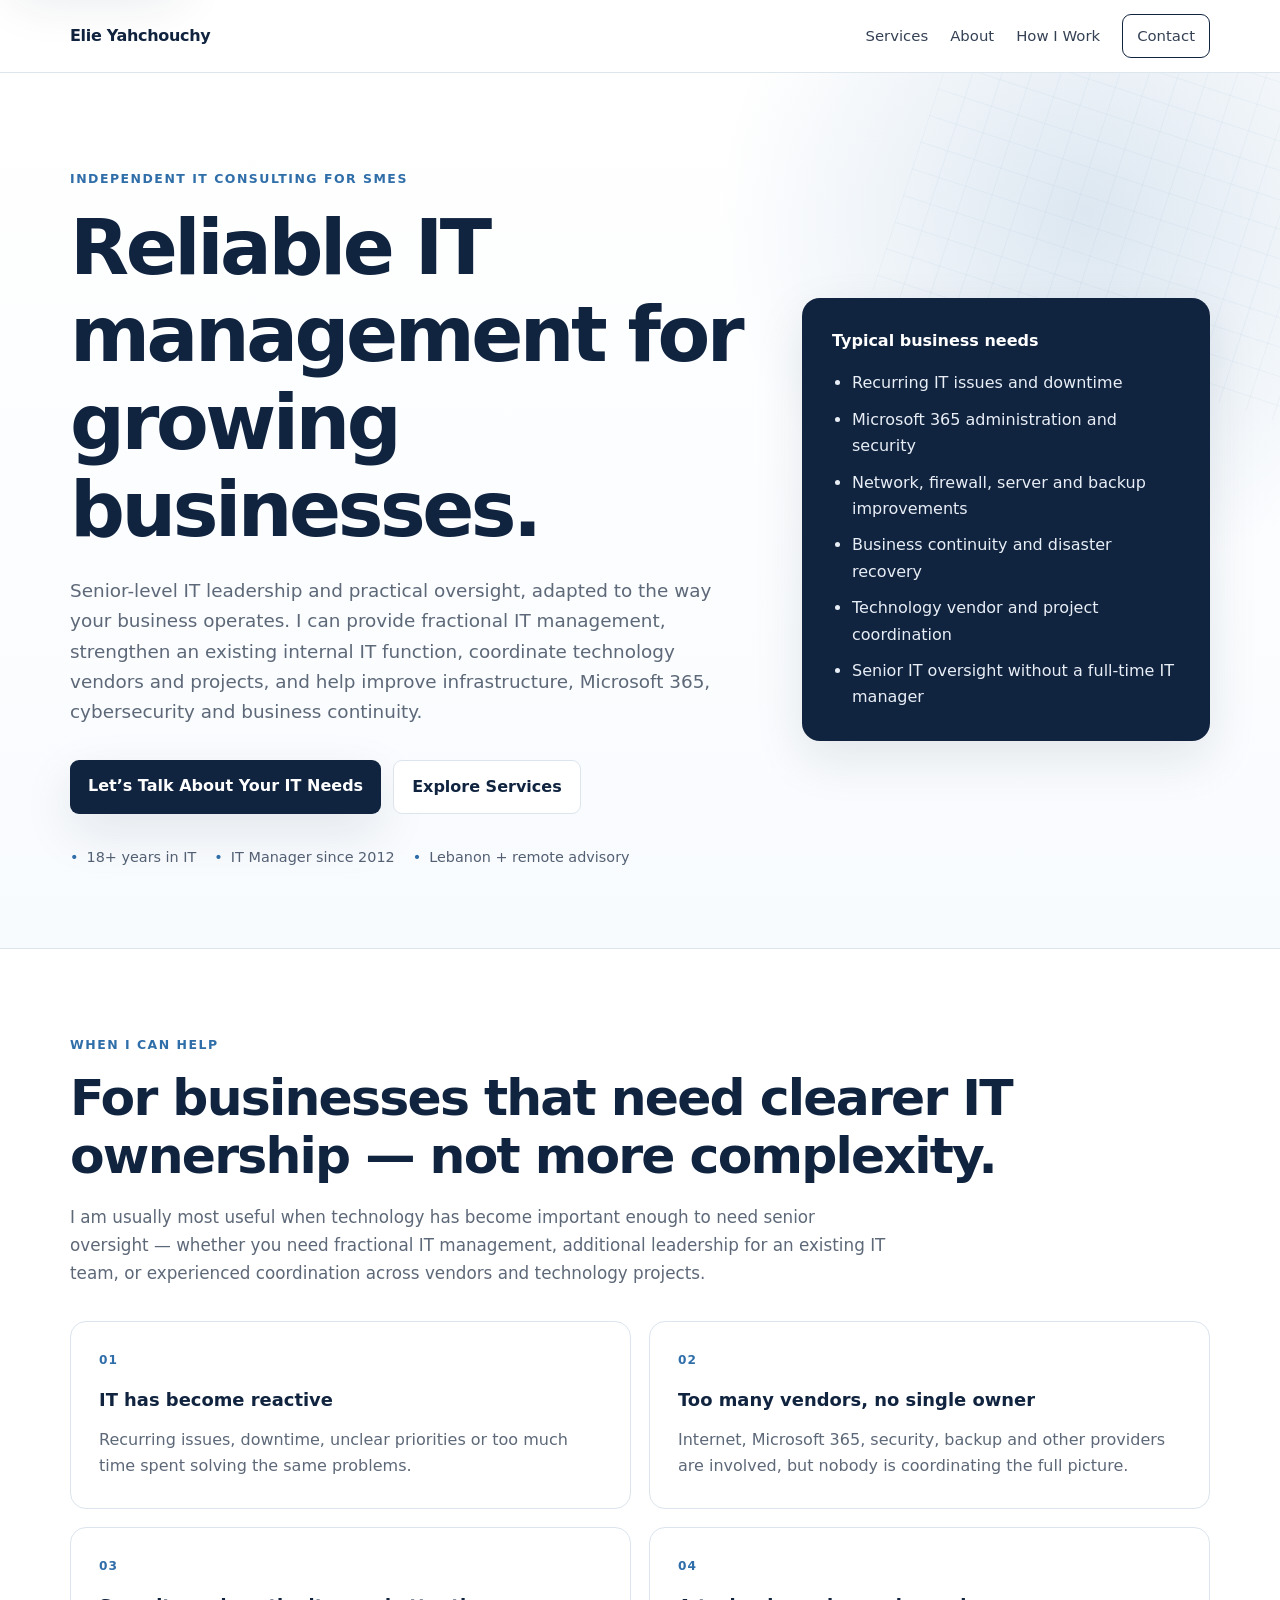
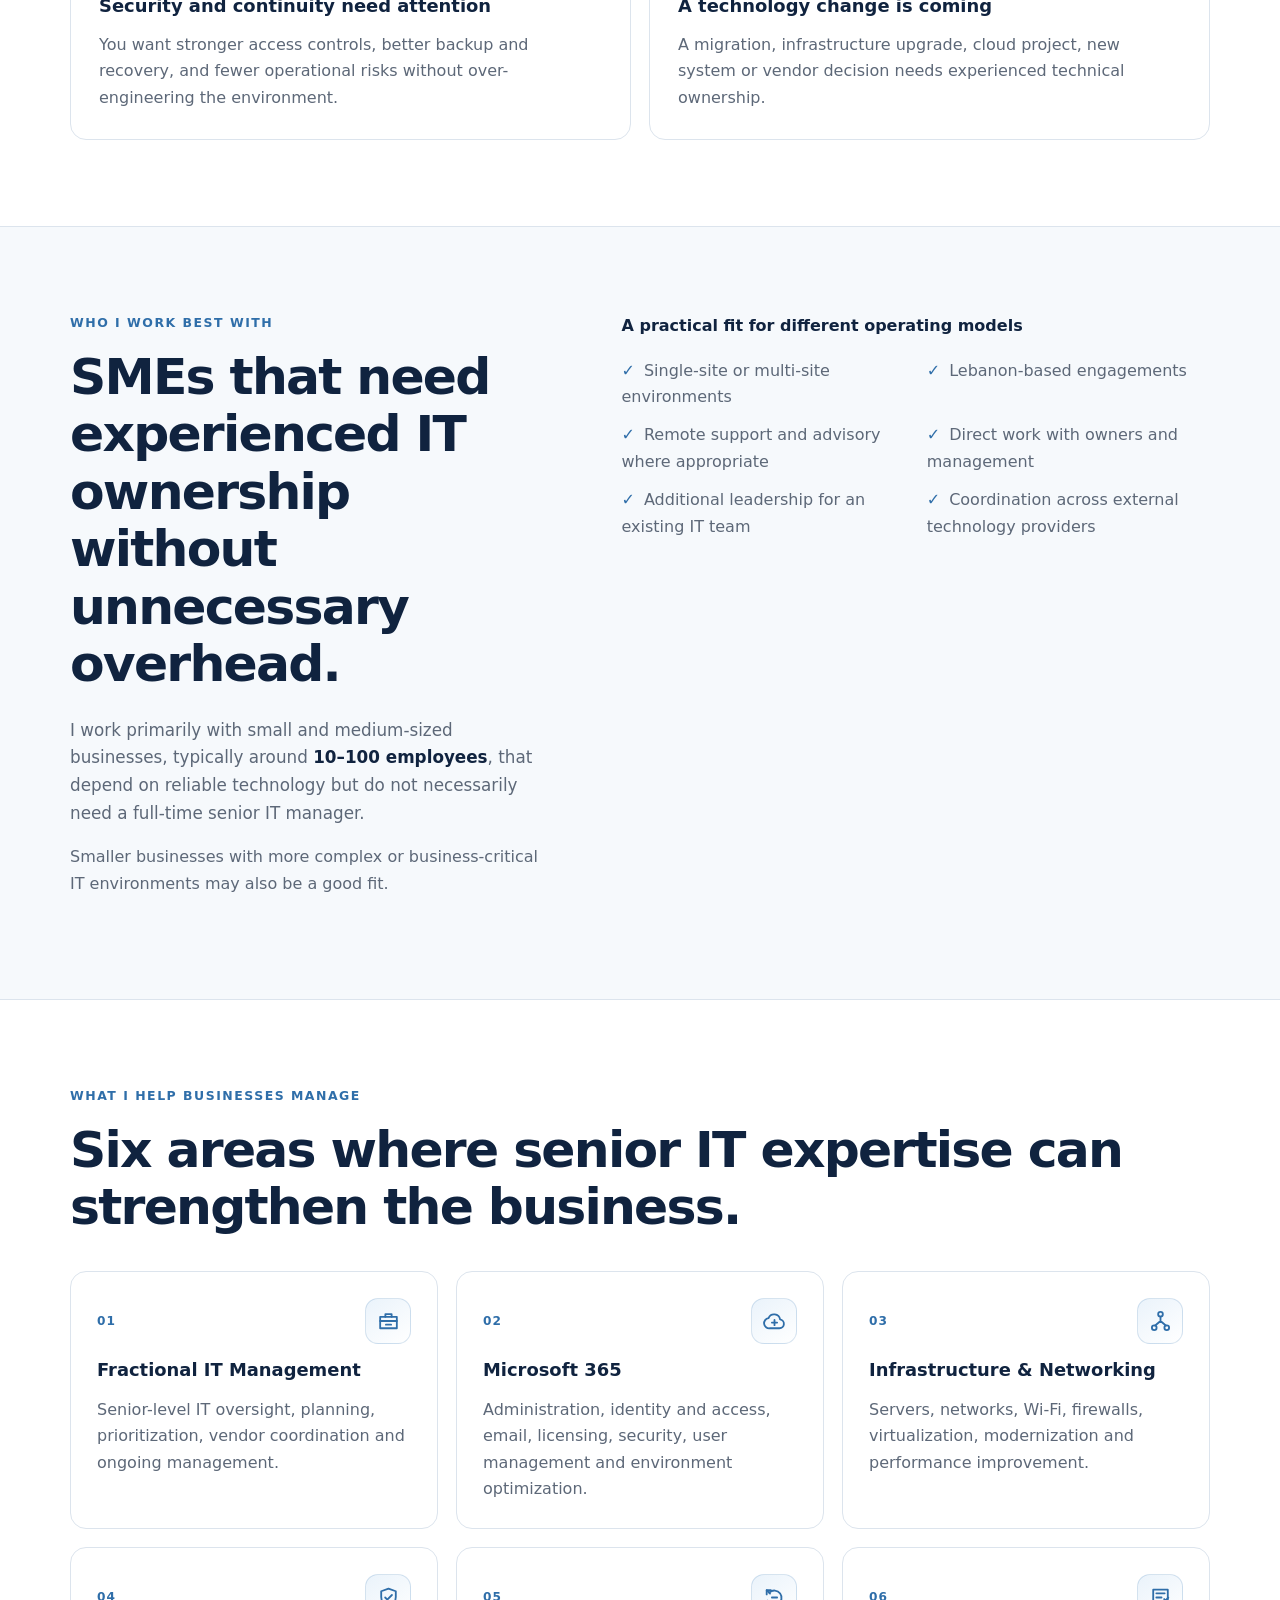
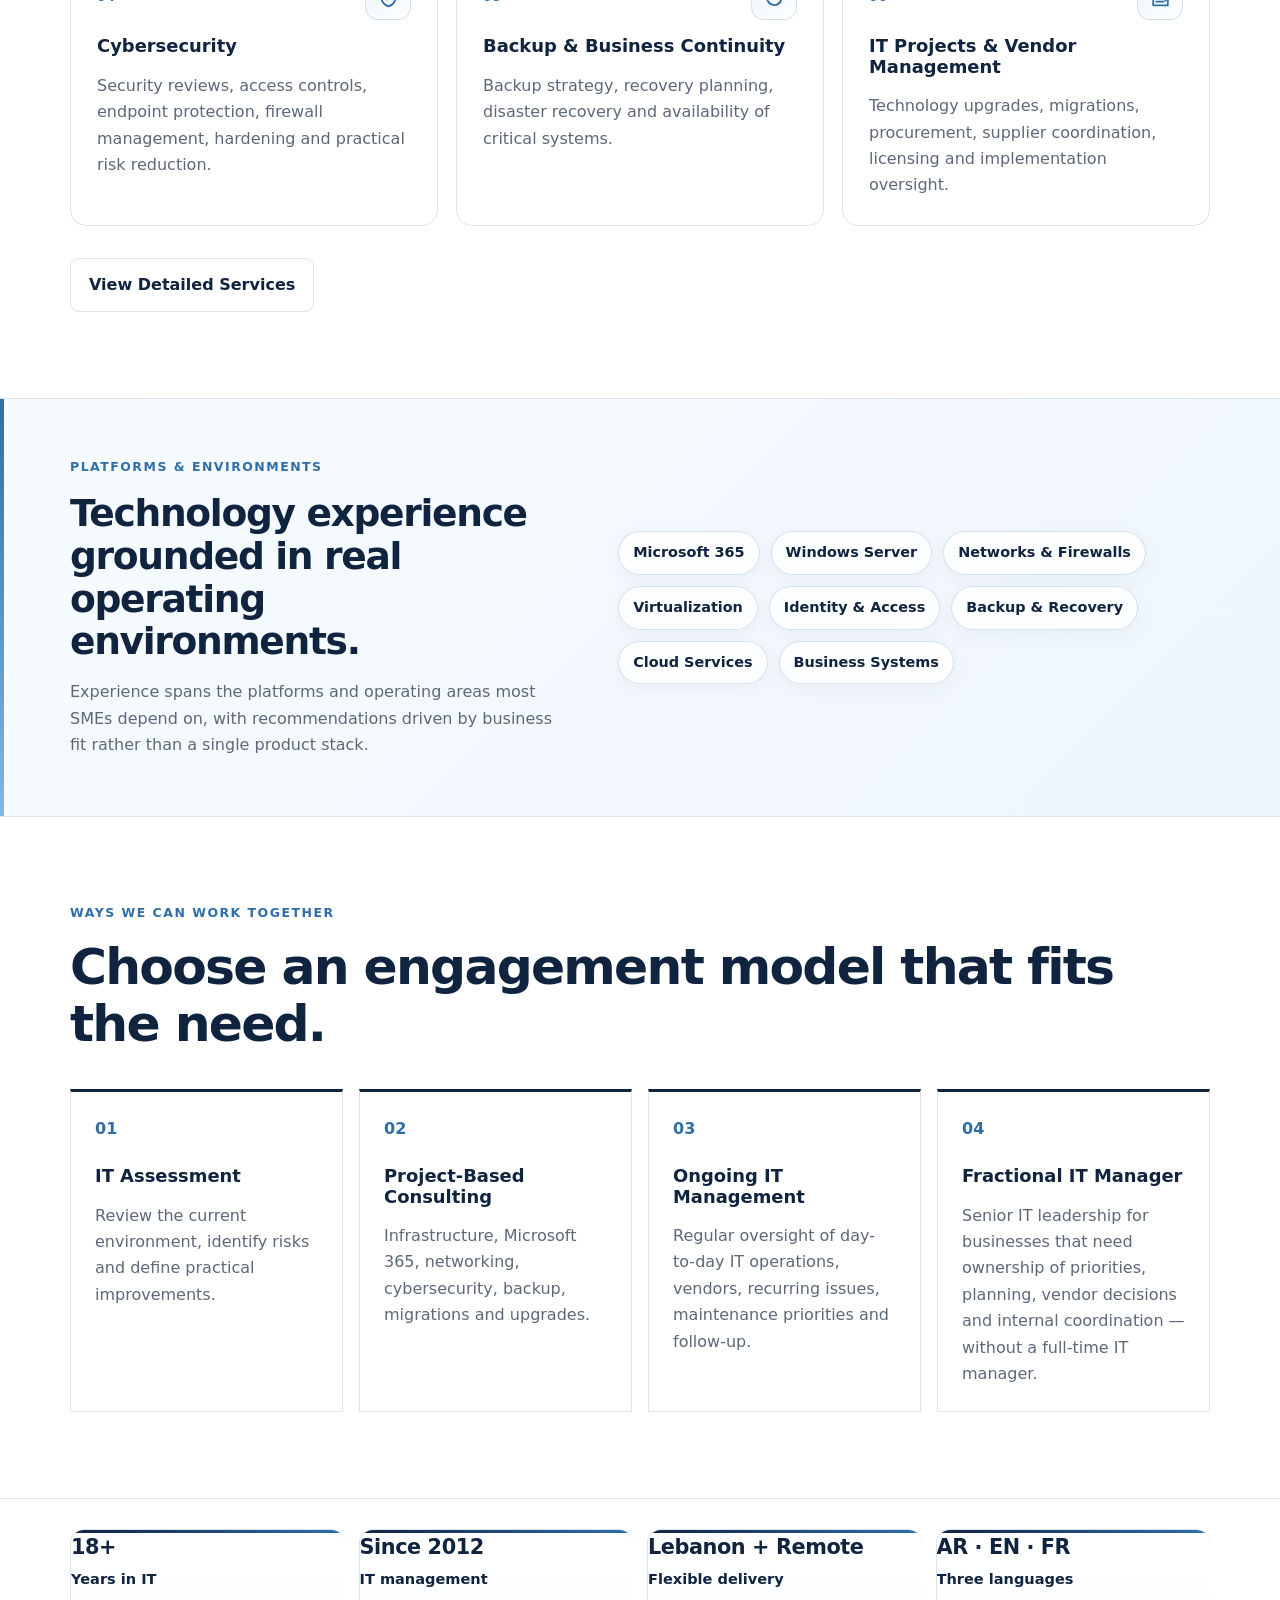
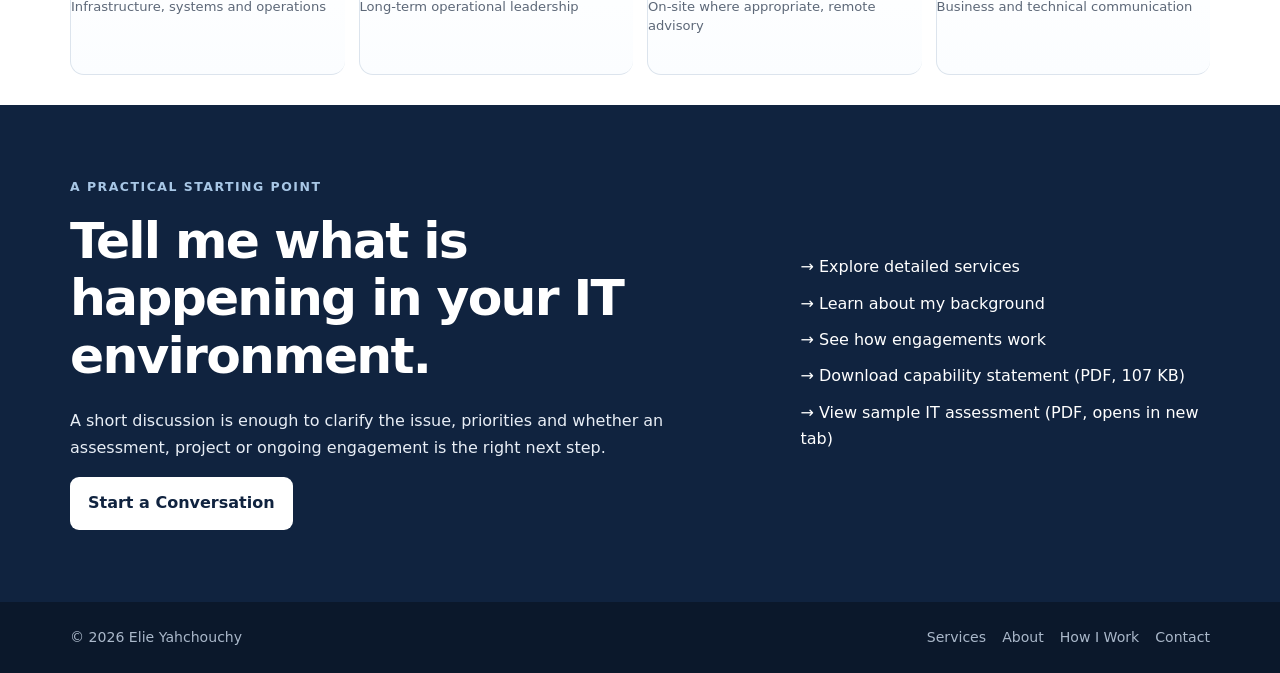
==== commit b22d3f8e: "Add files via upload" ====
--- a/index.html
+++ b/index.html
@@ -1,8 +1,8 @@
 <!DOCTYPE html>
 
-<html lang="en"><head><meta charset="utf-8"/><meta content="width=device-width,initial-scale=1" name="viewport"/><title>Elie Yahchouchy | Senior IT Consultant &amp; Fractional IT Manager</title><meta content="Senior IT consulting and fractional IT management for SMEs in Lebanon: Microsoft 365, infrastructure, cybersecurity, continuity and vendor coordination." name="description"/><link href="https://yahchouchy.com/" rel="canonical"/><meta content="Elie Yahchouchy | Senior IT Consultant &amp; Fractional IT Manager" property="og:title"/><meta content="Senior IT consulting and fractional IT management for SMEs in Lebanon: Microsoft 365, infrastructure, cybersecurity, continuity and vendor coordination." property="og:description"/><meta content="website" property="og:type"/><meta content="https://yahchouchy.com/" property="og:url"/><meta content="#10233f" name="theme-color"/><link href="styles.css?v=4.6" rel="stylesheet"/><script type="application/ld+json">{"@context":"https://schema.org","@graph":[{"@type":"Person","@id":"https://yahchouchy.com/#person","name":"Elie Yahchouchy","url":"https://yahchouchy.com/","jobTitle":"Senior IT Consultant and Fractional IT Manager","email":"mailto:elie@yahchouchy.com","telephone":"+96170344957","address":{"@type":"PostalAddress","addressCountry":"LB"},"sameAs":["https://www.linkedin.com/in/elie-yahchouchy-b7b873a9/"],"knowsLanguage":["Arabic","English","French"],"knowsAbout":["IT Management","Microsoft 365","IT Infrastructure","Networking","Cybersecurity","Backup and Disaster Recovery","Business Continuity","Vendor Management"]},{"@type":"ProfessionalService","@id":"https://yahchouchy.com/#consulting","name":"Elie Yahchouchy IT Consulting","url":"https://yahchouchy.com/","founder":{"@id":"https://yahchouchy.com/#person"},"areaServed":{"@type":"Country","name":"Lebanon"},"serviceType":["Fractional IT Management","IT Assessments","Microsoft 365 Consulting","IT Infrastructure Consulting","Cybersecurity Consulting","Backup and Business Continuity","IT Project and Vendor Management"]}]}</script><meta content="Elie Yahchouchy IT Consulting" property="og:site_name"/><meta content="https://yahchouchy.com/assets/elie-yahchouchy-social-card.jpg" property="og:image"/><meta content="1200" property="og:image:width"/><meta content="630" property="og:image:height"/><meta content="Elie Yahchouchy - Senior IT Consultant and Fractional IT Manager" property="og:image:alt"/><meta content="summary_large_image" name="twitter:card"/><meta content="Elie Yahchouchy | Senior IT Consultant &amp; Fractional IT Manager" name="twitter:title"/><meta content="Senior IT consulting and fractional IT management for SMEs in Lebanon: Microsoft 365, infrastructure, cybersecurity, continuity and vendor coordination." name="twitter:description"/><meta content="https://yahchouchy.com/assets/elie-yahchouchy-social-card.jpg" name="twitter:image"/><meta content="Elie Yahchouchy - Senior IT Consultant and Fractional IT Manager" name="twitter:image:alt"/><link href="favicon.ico" rel="icon" sizes="any"/><link href="favicon.svg" rel="icon" type="image/svg+xml"/><link href="apple-touch-icon.png" rel="apple-touch-icon"/></head><body><a class="skip-link" href="#main-content">Skip to content</a><header class="site-header"><div class="container nav"><a class="brand" href="index.html">Elie Yahchouchy</a><nav aria-label="Primary navigation" class="primary-nav"><a href="services.html">Services</a><a href="about.html">About</a><a href="engagement.html">How I Work</a><a class="nav-cta" href="contact.html">Contact</a></nav><details class="mobile-menu"><summary>Menu</summary><nav aria-label="Mobile navigation" class="mobile-menu-panel"><a href="services.html">Services</a><a href="about.html">About</a><a href="engagement.html">How I Work</a><a class="mobile-contact" href="contact.html">Contact</a></nav></details></div></header>
+<html lang="en"><head><meta charset="utf-8"/><meta content="width=device-width,initial-scale=1" name="viewport"/><title>Elie Yahchouchy | Senior IT Consultant &amp; Fractional IT Manager</title><meta content="Senior IT consulting and fractional IT management for SMEs in Lebanon: Microsoft 365, infrastructure, cybersecurity, continuity and vendor coordination." name="description"/><link href="https://yahchouchy.com/" rel="canonical"/><meta content="Elie Yahchouchy | Senior IT Consultant &amp; Fractional IT Manager" property="og:title"/><meta content="Senior IT consulting and fractional IT management for SMEs in Lebanon: Microsoft 365, infrastructure, cybersecurity, continuity and vendor coordination." property="og:description"/><meta content="website" property="og:type"/><meta content="https://yahchouchy.com/" property="og:url"/><meta content="#10233f" name="theme-color"/><link href="styles.css?v=4.8" rel="stylesheet"/><script type="application/ld+json">{"@context":"https://schema.org","@graph":[{"@type":"Person","@id":"https://yahchouchy.com/#person","name":"Elie Yahchouchy","url":"https://yahchouchy.com/","jobTitle":"Senior IT Consultant and Fractional IT Manager","image":"https://yahchouchy.com/elie-yahchouchy-portrait.webp","email":"mailto:elie@yahchouchy.com","telephone":"+96170344957","address":{"@type":"PostalAddress","addressCountry":"LB"},"sameAs":["https://www.linkedin.com/in/elie-yahchouchy-b7b873a9/"],"knowsLanguage":["Arabic","English","French"],"knowsAbout":["IT Management","Microsoft 365","IT Infrastructure","Networking","Cybersecurity","Backup and Disaster Recovery","Business Continuity","Vendor Management"]},{"@type":"ProfessionalService","@id":"https://yahchouchy.com/#consulting","name":"Elie Yahchouchy IT Consulting","url":"https://yahchouchy.com/","founder":{"@id":"https://yahchouchy.com/#person"},"areaServed":{"@type":"Country","name":"Lebanon"},"serviceType":["Fractional IT Management","IT Assessments","Microsoft 365 Consulting","IT Infrastructure Consulting","Cybersecurity Consulting","Backup and Business Continuity","IT Project and Vendor Management"]}]}</script><meta content="Elie Yahchouchy IT Consulting" property="og:site_name"/><meta content="https://yahchouchy.com/elie-yahchouchy-social-card.jpg" property="og:image"/><meta content="1200" property="og:image:width"/><meta content="630" property="og:image:height"/><meta content="Elie Yahchouchy - Senior IT Consultant and Fractional IT Manager" property="og:image:alt"/><meta content="summary_large_image" name="twitter:card"/><meta content="Elie Yahchouchy | Senior IT Consultant &amp; Fractional IT Manager" name="twitter:title"/><meta content="Senior IT consulting and fractional IT management for SMEs in Lebanon: Microsoft 365, infrastructure, cybersecurity, continuity and vendor coordination." name="twitter:description"/><meta content="https://yahchouchy.com/elie-yahchouchy-social-card.jpg" name="twitter:image"/><meta content="Elie Yahchouchy - Senior IT Consultant and Fractional IT Manager" name="twitter:image:alt"/><link href="favicon.ico" rel="icon" sizes="any"/><link href="favicon.svg" rel="icon" type="image/svg+xml"/><link href="apple-touch-icon.png" rel="apple-touch-icon"/></head><body><a class="skip-link" href="#main-content">Skip to content</a><header class="site-header"><div class="container nav"><a class="brand" href="index.html">Elie Yahchouchy</a><nav aria-label="Primary navigation" class="primary-nav"><a href="services.html">Services</a><a href="about.html">About</a><a href="engagement.html">How I Work</a><a class="nav-cta" href="contact.html">Contact</a></nav><details class="mobile-menu"><summary>Menu</summary><nav aria-label="Mobile navigation" class="mobile-menu-panel"><a href="services.html">Services</a><a href="about.html">About</a><a href="engagement.html">How I Work</a><a class="mobile-contact" href="contact.html">Contact</a></nav></details></div></header>
 <main id="main-content">
-<section class="hero"><div class="container hero-grid"><div><p class="eyebrow">Independent IT Consulting for SMEs</p><h1>Reliable IT management for growing businesses.</h1><p class="lead">Senior-level IT leadership and practical oversight, adapted to the way your business operates. I can provide fractional IT management, strengthen an existing internal IT function, coordinate technology vendors and projects, and help improve infrastructure, Microsoft 365, cybersecurity and business continuity.</p><div class="hero-actions"><a class="button primary" href="contact.html">Let’s Talk About Your IT Needs</a><a class="button secondary" href="services.html">Explore Services</a></div><div class="trust-row"><span>18+ years in IT</span><span>IT Manager since 2012</span><span>Lebanon</span></div></div><aside class="hero-card"><p class="card-kicker">Typical business needs</p><ul><li>Recurring IT issues and downtime</li><li>Microsoft 365 administration and security</li><li>Network, firewall, server and backup improvements</li><li>Business continuity and disaster recovery</li><li>Technology vendor and project coordination</li><li>Senior IT oversight without a full-time IT manager</li></ul></aside></div></section>
+<section class="hero"><div class="container hero-grid"><div><p class="eyebrow">Independent IT Consulting for SMEs</p><h1>Reliable IT management for growing businesses.</h1><p class="lead">Senior-level IT leadership and practical oversight, adapted to the way your business operates. I can provide fractional IT management, strengthen an existing internal IT function, coordinate technology vendors and projects, and help improve infrastructure, Microsoft 365, cybersecurity and business continuity.</p><div class="hero-actions"><a class="button primary" href="contact.html">Let’s Talk About Your IT Needs</a><a class="button secondary" href="services.html">Explore Services</a></div><div class="trust-row"><span>18+ years in IT</span><span>IT Manager since 2012</span><span>Lebanon + remote advisory</span></div></div><aside class="hero-card"><p class="card-kicker">Typical business needs</p><ul><li>Recurring IT issues and downtime</li><li>Microsoft 365 administration and security</li><li>Network, firewall, server and backup improvements</li><li>Business continuity and disaster recovery</li><li>Technology vendor and project coordination</li><li>Senior IT oversight without a full-time IT manager</li></ul></aside></div></section>
 <section class="section buyer-fit">
 <div class="container">
 <p class="eyebrow">When I Can Help</p>
@@ -53,24 +53,24 @@
 </div>
 </section>
 
-<section class="section"><div class="container"><p class="eyebrow">What I Help Businesses Manage</p><h2>Six areas where senior IT expertise can strengthen the business.</h2><div class="cards">
-<article class="card"><span class="mini">01</span><h3>Fractional IT Management</h3><p>Senior-level IT oversight, planning, prioritization, vendor coordination and ongoing management.</p></article>
-<article class="card"><span class="mini">02</span><h3>Microsoft 365</h3><p>Administration, identity and access, email, licensing, security, user management and environment optimization.</p></article>
-<article class="card"><span class="mini">03</span><h3>Infrastructure &amp; Networking</h3><p>Servers, networks, Wi-Fi, firewalls, virtualization, modernization and performance improvement.</p></article>
-<article class="card"><span class="mini">04</span><h3>Cybersecurity</h3><p>Security reviews, access controls, endpoint protection, firewall management, hardening and practical risk reduction.</p></article>
-<article class="card"><span class="mini">05</span><h3>Backup &amp; Business Continuity</h3><p>Backup strategy, recovery planning, disaster recovery and availability of critical systems.</p></article>
-<article class="card"><span class="mini">06</span><h3>IT Projects &amp; Vendor Management</h3><p>Technology upgrades, migrations, procurement, supplier coordination, licensing and implementation oversight.</p></article>
+<section class="section services-overview"><div class="container"><p class="eyebrow">What I Help Businesses Manage</p><h2>Six areas where senior IT expertise can strengthen the business.</h2><div class="cards service-cards">
+<article class="card service-card"><div class="card-top"><span class="mini">01</span><span class="service-icon" aria-hidden="true"><svg viewBox="0 0 24 24"><path d="M4 7.5h16v11H4z"/><path d="M9 7.5V5h6v2.5"/><path d="M4 11.5h16"/><path d="M9.5 15h5"/></svg></span></div><h3>Fractional IT Management</h3><p>Senior-level IT oversight, planning, prioritization, vendor coordination and ongoing management.</p></article>
+<article class="card service-card"><div class="card-top"><span class="mini">02</span><span class="service-icon" aria-hidden="true"><svg viewBox="0 0 24 24"><path d="M7.5 18.5h9.25a4.25 4.25 0 0 0 .6-8.46A5.8 5.8 0 0 0 6.26 8.8a4.85 4.85 0 0 0 1.24 9.7Z"/><path d="M9.5 13h5"/><path d="M12 10.5v5"/></svg></span></div><h3>Microsoft 365</h3><p>Administration, identity and access, email, licensing, security, user management and environment optimization.</p></article>
+<article class="card service-card"><div class="card-top"><span class="mini">03</span><span class="service-icon" aria-hidden="true"><svg viewBox="0 0 24 24"><circle cx="12" cy="5" r="2.25"/><circle cx="6" cy="18" r="2.25"/><circle cx="18" cy="18" r="2.25"/><path d="M12 7.25v4.25M12 11.5 6.9 15.9M12 11.5l5.1 4.4"/></svg></span></div><h3>Infrastructure &amp; Networking</h3><p>Servers, networks, Wi-Fi, firewalls, virtualization, modernization and performance improvement.</p></article>
+<article class="card service-card"><div class="card-top"><span class="mini">04</span><span class="service-icon" aria-hidden="true"><svg viewBox="0 0 24 24"><path d="M12 3.5 19 6v5.6c0 4.45-2.55 7.45-7 8.9-4.45-1.45-7-4.45-7-8.9V6Z"/><path d="m8.8 12 2.05 2.05 4.45-4.45"/></svg></span></div><h3>Cybersecurity</h3><p>Security reviews, access controls, endpoint protection, firewall management, hardening and practical risk reduction.</p></article>
+<article class="card service-card"><div class="card-top"><span class="mini">05</span><span class="service-icon" aria-hidden="true"><svg viewBox="0 0 24 24"><path d="M7 7.2A7 7 0 1 1 5.35 15"/><path d="M4.5 9V5h4"/><path d="m4.5 5 3.2 3.2"/><path d="M9.5 12h5"/></svg></span></div><h3>Backup &amp; Business Continuity</h3><p>Backup strategy, recovery planning, disaster recovery and availability of critical systems.</p></article>
+<article class="card service-card"><div class="card-top"><span class="mini">06</span><span class="service-icon" aria-hidden="true"><svg viewBox="0 0 24 24"><path d="M5 4.5h14v15H5z"/><path d="M8 8h8M8 12h5M8 16h7"/><path d="m15.5 13.5 1.3 1.3 2.7-2.7"/></svg></span></div><h3>IT Projects &amp; Vendor Management</h3><p>Technology upgrades, migrations, procurement, supplier coordination, licensing and implementation oversight.</p></article>
 </div><div class="hero-actions"><a class="button secondary" href="services.html">View Detailed Services</a></div></div></section>
+<section class="tech-strip" aria-labelledby="tech-heading"><div class="container tech-strip-grid"><div class="tech-copy"><p class="eyebrow">Platforms &amp; Environments</p><h2 id="tech-heading">Technology experience grounded in real operating environments.</h2><p>Experience spans the platforms and operating areas most SMEs depend on, with recommendations driven by business fit rather than a single product stack.</p></div><div class="tech-chips" aria-label="Platforms and environments I work with"><span class="tech-chip">Microsoft 365</span><span class="tech-chip">Windows Server</span><span class="tech-chip">Networks &amp; Firewalls</span><span class="tech-chip">Virtualization</span><span class="tech-chip">Identity &amp; Access</span><span class="tech-chip">Backup &amp; Recovery</span><span class="tech-chip">Cloud Services</span><span class="tech-chip">Business Systems</span></div></div></section>
+
 
 <section class="section"><div class="container"><p class="eyebrow">Ways We Can Work Together</p><h2>Choose an engagement model that fits the need.</h2><div class="process"><div><strong>01</strong><h3>IT Assessment</h3><p>Review the current environment, identify risks and define practical improvements.</p></div><div><strong>02</strong><h3>Project-Based Consulting</h3><p>Infrastructure, Microsoft 365, networking, cybersecurity, backup, migrations and upgrades.</p></div><div><strong>03</strong><h3>Ongoing IT Management</h3><p>Regular oversight of day-to-day IT operations, vendors, recurring issues, maintenance priorities and follow-up.</p></div><div><strong>04</strong><h3>Fractional IT Manager</h3><p>Senior IT leadership for businesses that need ownership of priorities, planning, vendor decisions and internal coordination — without a full-time IT manager.</p></div></div></div></section>
-<section class="proof-strip">
-<div class="container proof-grid">
-<div><strong>18+ Years</strong><span>IT experience</span></div>
-<div><strong>Since 2012</strong><span>IT management leadership</span></div>
-<div><strong>Hands-on + Management</strong><span>Technical depth with business oversight</span></div>
-<div><strong>Arabic · English · French</strong><span>Business and technical communication</span></div>
-</div>
-</section>
+<section class="proof-strip" aria-label="Professional proof points"><div class="container proof-grid proof-grid-modern">
+<div class="proof-item"><strong class="proof-value">18+</strong><span class="proof-label">Years in IT</span><small>Infrastructure, systems and operations</small></div>
+<div class="proof-item"><strong class="proof-value">Since 2012</strong><span class="proof-label">IT management</span><small>Long-term operational leadership</small></div>
+<div class="proof-item"><strong class="proof-value">Lebanon + Remote</strong><span class="proof-label">Flexible delivery</span><small>On-site where appropriate, remote advisory</small></div>
+<div class="proof-item"><strong class="proof-value">AR · EN · FR</strong><span class="proof-label">Three languages</span><small>Business and technical communication</small></div>
+</div></section>
 <section class="band"><div class="container band-grid"><div><p class="eyebrow light">A Practical Starting Point</p><h2>Tell me what is happening in your IT environment.</h2><p>A short discussion is enough to clarify the issue, priorities and whether an assessment, project or ongoing engagement is the right next step.</p><a class="button light" href="contact.html">Start a Conversation</a></div><div class="band-links"><a href="services.html">→ Explore detailed services</a><a href="about.html">→ Learn about my background</a><a href="engagement.html">→ See how engagements work</a><a download="" href="Elie-Yahchouchy-IT-Consulting-Capability-Statement.pdf">→ Download capability statement (PDF, 107 KB)</a><a href="Elie-Yahchouchy-Sample-IT-Infrastructure-Assessment.pdf" rel="noopener noreferrer" target="_blank">→ View sample IT assessment (PDF, opens in new tab)</a></div></div></section>
 </main>
 <footer><div class="container footer-row"><span>© <span id="year"></span> Elie Yahchouchy</span><nav aria-label="Footer navigation" class="footer-links"><a href="services.html">Services</a><a href="about.html">About</a><a href="engagement.html">How I Work</a><a href="contact.html">Contact</a></nav></div></footer><script>document.getElementById("year").textContent=new Date().getFullYear();</script></body></html>
--- a/styles.css
+++ b/styles.css
@@ -120,3 +120,66 @@
   .page-hero h1{font-size:clamp(2rem,9vw,2.45rem)}
   .audience-fit-grid{gap:26px}
 }
+
+/* V4.7 — authentic consultant portrait on About */
+.about-hero-grid{display:grid;grid-template-columns:minmax(0,1fr) 300px;gap:64px;align-items:center}
+.about-hero-copy h1{max-width:820px}
+.about-portrait{margin:0;justify-self:end;width:min(100%,300px);aspect-ratio:1;border-radius:50%;overflow:hidden;background:#fff;border:1px solid var(--line);box-shadow:var(--shadow)}
+.about-portrait img{display:block;width:100%;height:100%;object-fit:cover;border-radius:50%}
+@media(max-width:980px){
+  .about-hero-grid{grid-template-columns:1fr 220px;gap:36px}
+  .about-portrait{width:220px}
+}
+@media(max-width:720px){
+  .about-hero-grid{grid-template-columns:1fr;gap:26px}
+  .about-portrait{order:-1;justify-self:start;width:180px}
+}
+@media(max-width:420px){
+  .about-portrait{width:156px}
+}
+
+
+/* V4.8 — modern technology cues, proof tiles and restrained interaction polish */
+.card-top{display:flex;align-items:center;justify-content:space-between;gap:16px;margin-bottom:16px}
+.service-card .mini{margin-bottom:0}
+.service-icon{display:grid;place-items:center;width:46px;height:46px;border-radius:13px;background:linear-gradient(145deg,var(--accent-soft),#fff);border:1px solid rgba(47,110,169,.18);color:var(--accent);flex:0 0 auto;transition:background-color .18s ease,color .18s ease,border-color .18s ease,transform .18s ease}
+.service-icon svg{width:25px;height:25px;fill:none;stroke:currentColor;stroke-width:1.75;stroke-linecap:round;stroke-linejoin:round}
+.tech-strip{position:relative;overflow:hidden;padding:58px 0;background:linear-gradient(135deg,#f7fbfe 0%,#eef6fc 100%);border-top:1px solid var(--line);border-bottom:1px solid var(--line)}
+.tech-strip:before{content:"";position:absolute;inset:0 auto 0 0;width:4px;background:linear-gradient(180deg,var(--accent),#7fb8e4)}
+.tech-strip-grid{display:grid;grid-template-columns:.9fr 1.1fr;gap:64px;align-items:center}
+.tech-copy h2{font-size:clamp(1.7rem,3vw,2.35rem);margin-bottom:14px}
+.tech-copy p:last-child{margin-bottom:0;color:var(--muted)}
+.tech-chips{display:flex;flex-wrap:wrap;gap:11px;align-content:center}
+.tech-chip{display:inline-flex;align-items:center;min-height:42px;padding:9px 14px;border:1px solid rgba(47,110,169,.20);border-radius:999px;background:rgba(255,255,255,.86);color:var(--navy);font-size:.9rem;font-weight:700;box-shadow:0 5px 18px rgba(16,35,63,.045)}
+.proof-strip{padding:30px 0;background:#fff}
+.proof-grid-modern{gap:14px}
+.proof-grid-modern>div{border-right:none;padding:0}
+.proof-item{position:relative;overflow:hidden;min-height:146px;padding:20px 20px 18px;border:1px solid var(--line);border-radius:14px;background:linear-gradient(180deg,#fff,#fbfdff)}
+.proof-item:before{content:"";position:absolute;left:0;top:0;width:100%;height:3px;background:linear-gradient(90deg,var(--navy),var(--accent))}
+.proof-grid .proof-value{font-size:1.3rem;letter-spacing:-.02em;margin-bottom:2px}
+.proof-grid .proof-label{display:block;color:var(--navy);font-size:.91rem;font-weight:750;margin-bottom:6px}
+.proof-grid .proof-item small{display:block;color:var(--muted);font-size:.82rem;line-height:1.45}
+.button,.card,.buyer-card,.service-block,.process>div,.proof-item,.tech-chip,.fit-options span,.primary-nav a,.band-links a{transition:transform .18s ease,box-shadow .18s ease,border-color .18s ease,background-color .18s ease,color .18s ease,opacity .18s ease}
+.primary-nav a:not(.nav-cta){position:relative}
+.primary-nav a:not(.nav-cta):after{content:"";position:absolute;left:0;right:100%;bottom:-6px;height:2px;border-radius:2px;background:var(--accent);transition:right .18s ease}
+.primary-nav a[aria-current="page"]:after{right:0}
+@media(hover:hover) and (pointer:fine){
+  .card:hover,.buyer-card:hover,.service-block:hover,.process>div:hover,.proof-item:hover{transform:translateY(-4px);border-color:rgba(47,110,169,.30);box-shadow:0 16px 34px rgba(16,35,63,.08)}
+  .service-card:hover .service-icon{background:var(--accent);color:#fff;border-color:var(--accent)}
+  .tech-chip:hover{transform:translateY(-2px);border-color:rgba(47,110,169,.42);box-shadow:0 9px 22px rgba(16,35,63,.075)}
+  .button:hover{transform:translateY(-2px);box-shadow:0 12px 28px rgba(16,35,63,.12)}
+  .primary-nav a:not(.nav-cta):hover:after{right:0}
+  .band-links a:hover{transform:translateX(3px);text-decoration:none}
+}
+@media(max-width:980px){.tech-strip-grid{grid-template-columns:1fr;gap:28px}}
+@media(max-width:640px){
+  .tech-strip{padding:44px 0}
+  .tech-chips{gap:9px}
+  .tech-chip{min-height:38px;padding:8px 12px;font-size:.85rem}
+  .proof-grid-modern{grid-template-columns:repeat(2,minmax(0,1fr));gap:10px}
+  .proof-grid-modern>div{border-bottom:none;padding:0}
+  .proof-item{min-height:132px;padding:17px 16px 15px}
+  .proof-grid .proof-value{font-size:1.15rem}
+}
+@media(max-width:390px){.proof-grid-modern{grid-template-columns:1fr}.proof-item{min-height:auto}}
+@media(prefers-reduced-motion:reduce){.button,.card,.buyer-card,.service-block,.process>div,.proof-item,.tech-chip,.fit-options span,.primary-nav a,.band-links a,.primary-nav a:after,.service-icon{transition:none!important}.card:hover,.buyer-card:hover,.service-block:hover,.process>div:hover,.proof-item:hover,.tech-chip:hover,.button:hover,.band-links a:hover{transform:none!important}}
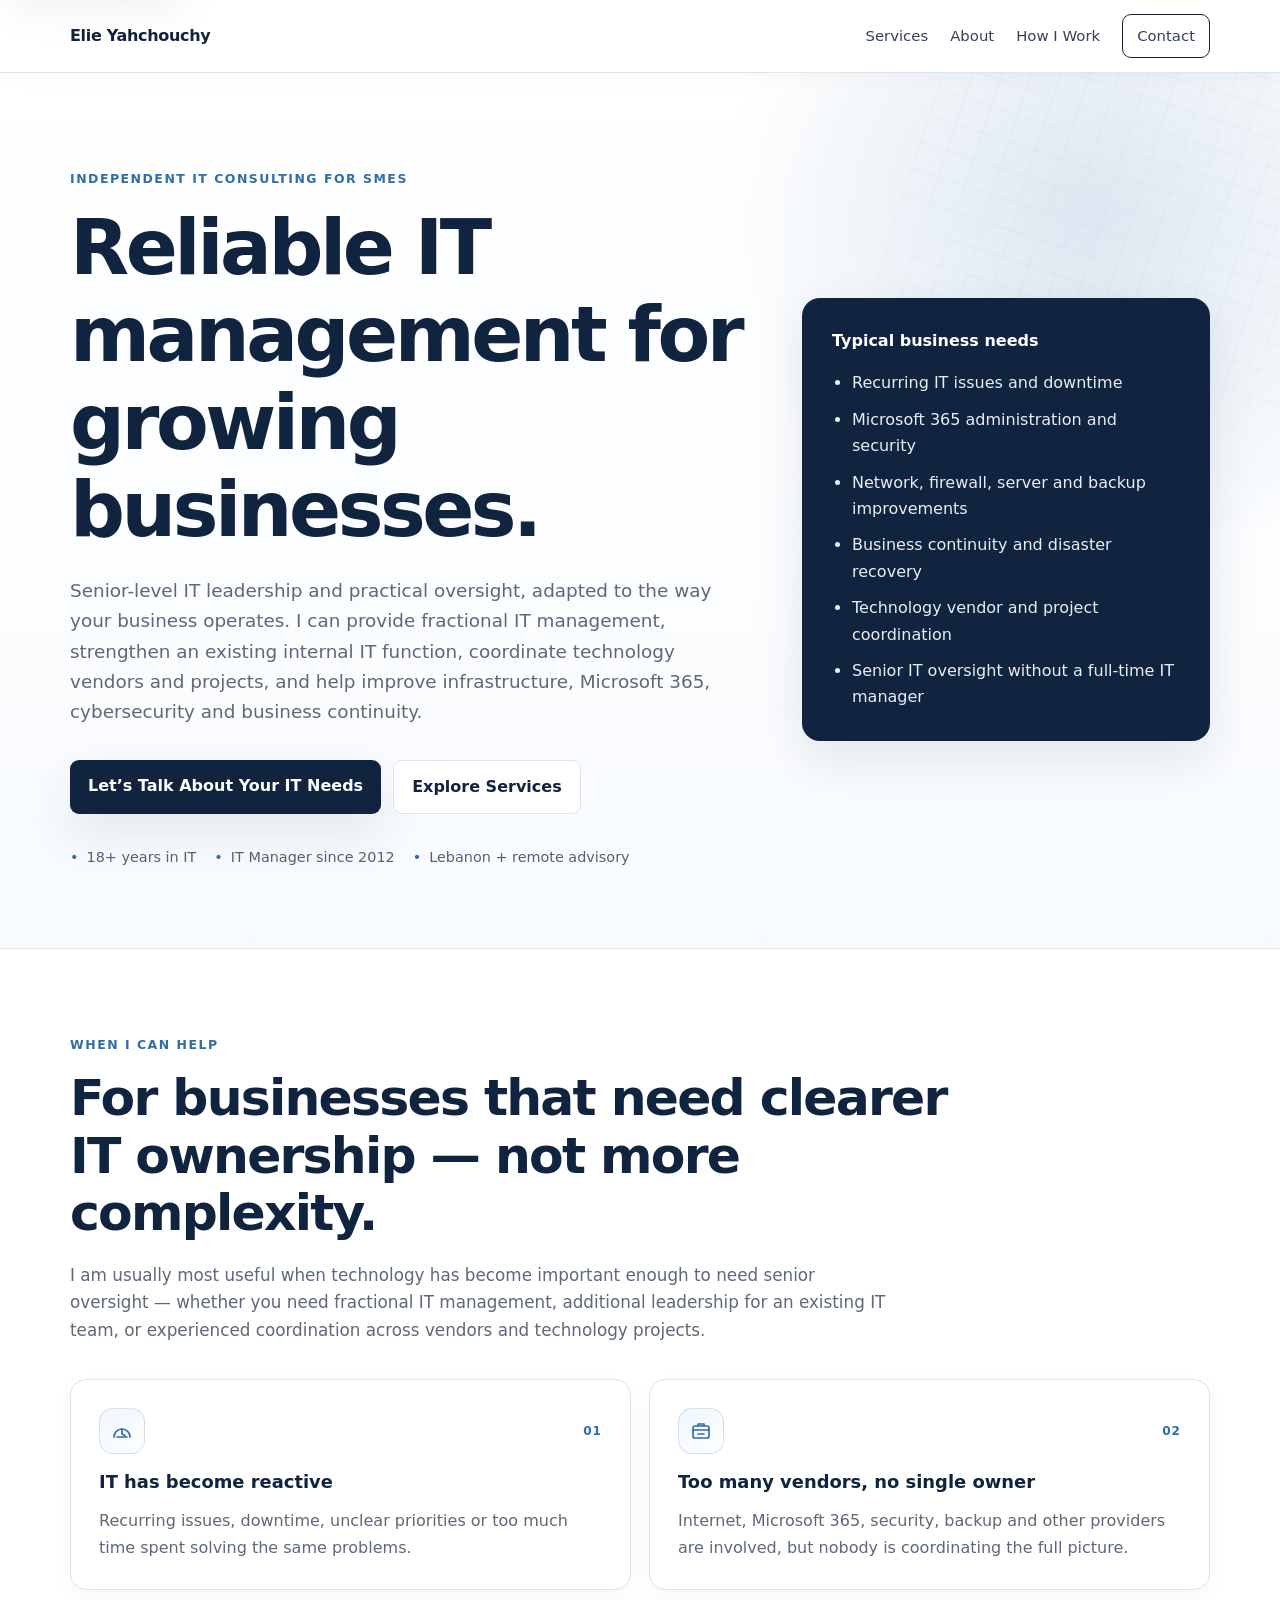
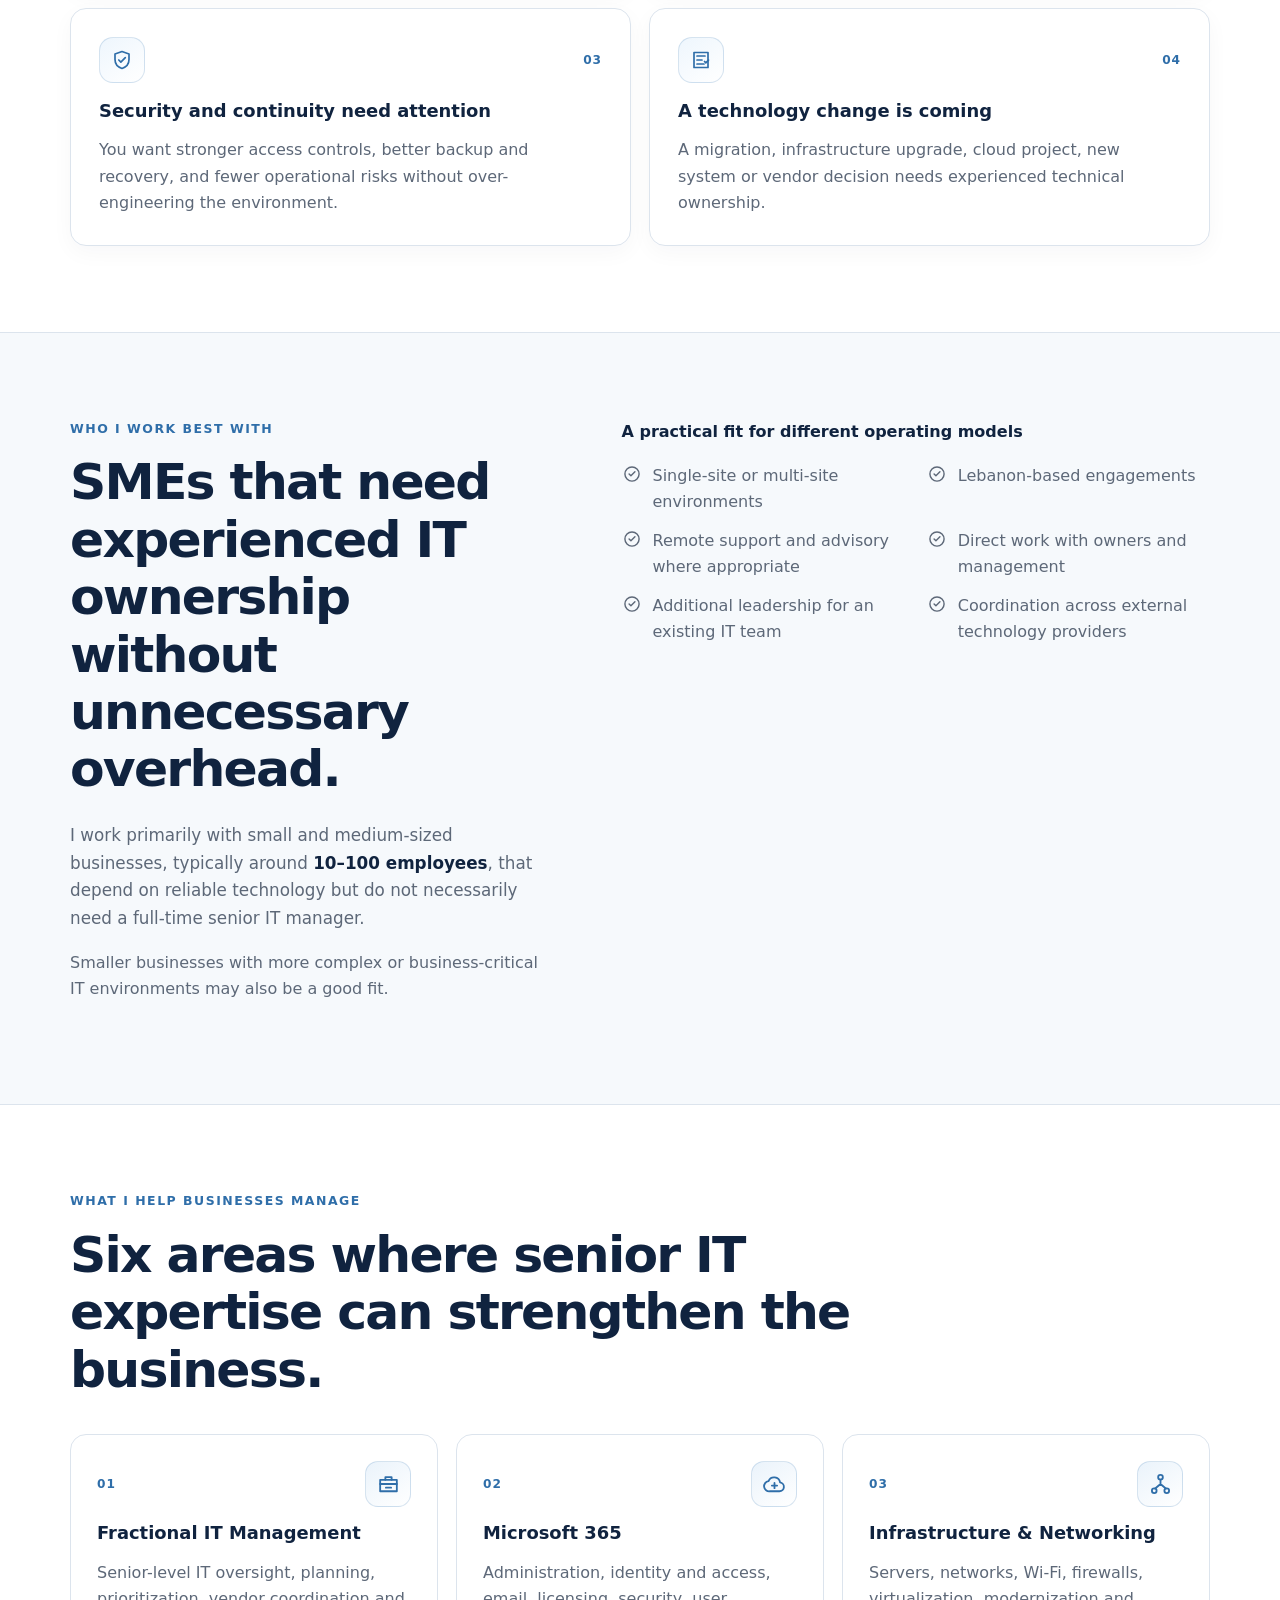
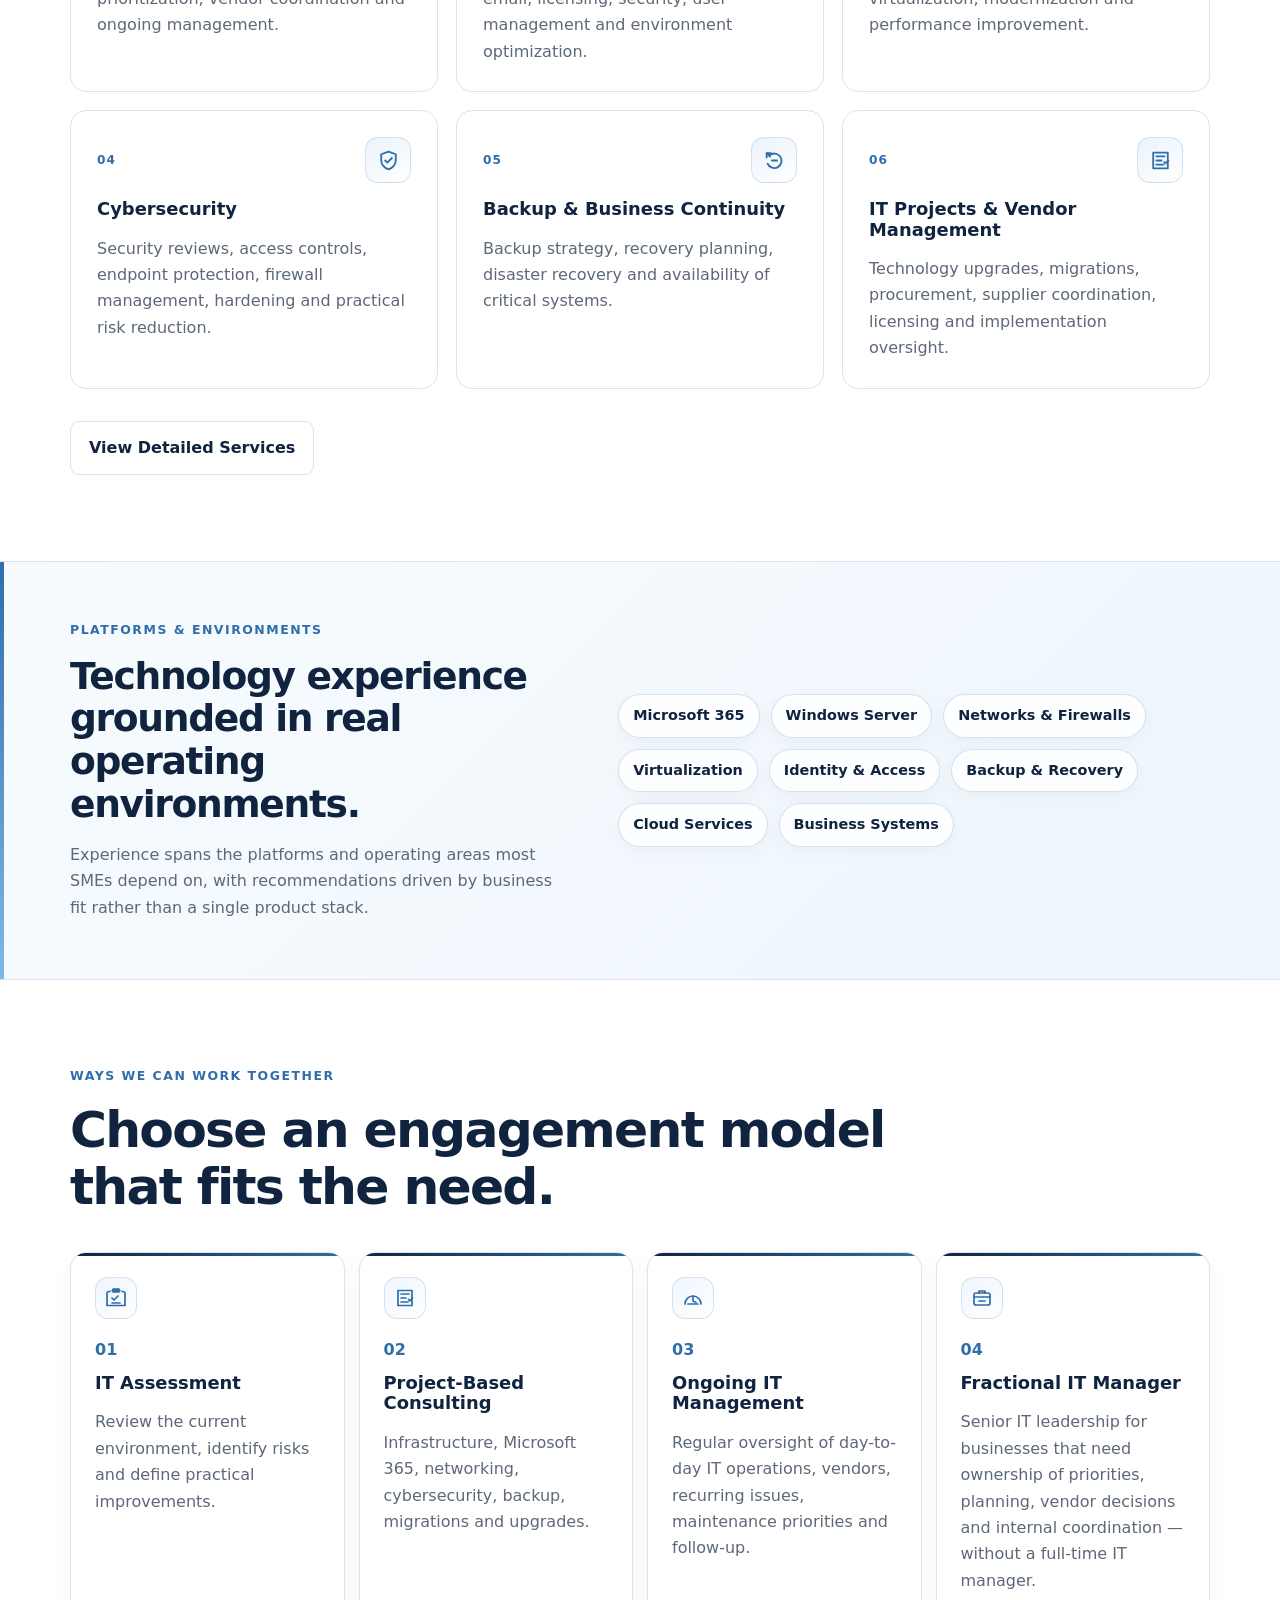
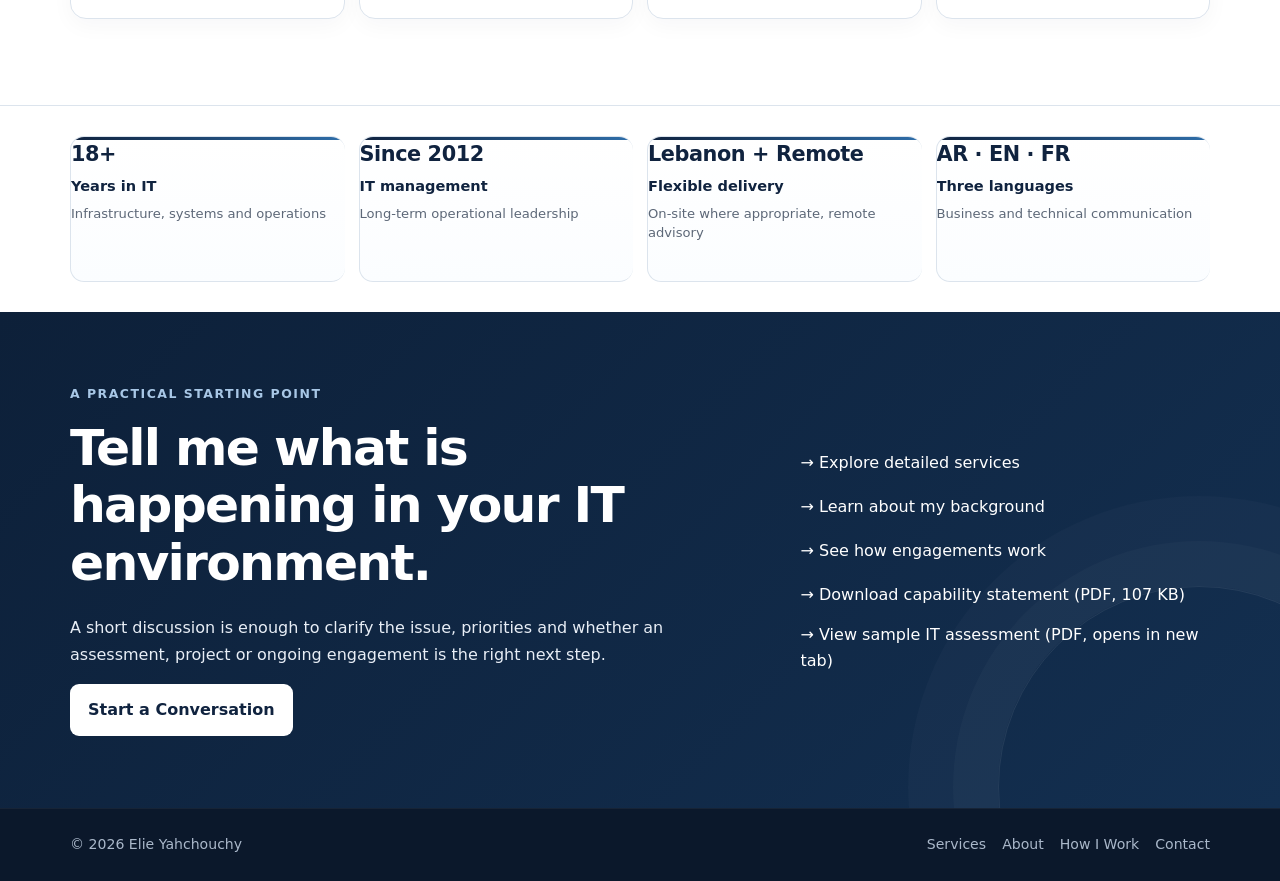
==== commit 9285e268: "Add files via upload" ====
--- a/index.html
+++ b/index.html
@@ -1,6 +1,6 @@
 <!DOCTYPE html>
 
-<html lang="en"><head><meta charset="utf-8"/><meta content="width=device-width,initial-scale=1" name="viewport"/><title>Elie Yahchouchy | Senior IT Consultant &amp; Fractional IT Manager</title><meta content="Senior IT consulting and fractional IT management for SMEs in Lebanon: Microsoft 365, infrastructure, cybersecurity, continuity and vendor coordination." name="description"/><link href="https://yahchouchy.com/" rel="canonical"/><meta content="Elie Yahchouchy | Senior IT Consultant &amp; Fractional IT Manager" property="og:title"/><meta content="Senior IT consulting and fractional IT management for SMEs in Lebanon: Microsoft 365, infrastructure, cybersecurity, continuity and vendor coordination." property="og:description"/><meta content="website" property="og:type"/><meta content="https://yahchouchy.com/" property="og:url"/><meta content="#10233f" name="theme-color"/><link href="styles.css?v=4.8" rel="stylesheet"/><script type="application/ld+json">{"@context":"https://schema.org","@graph":[{"@type":"Person","@id":"https://yahchouchy.com/#person","name":"Elie Yahchouchy","url":"https://yahchouchy.com/","jobTitle":"Senior IT Consultant and Fractional IT Manager","image":"https://yahchouchy.com/elie-yahchouchy-portrait.webp","email":"mailto:elie@yahchouchy.com","telephone":"+96170344957","address":{"@type":"PostalAddress","addressCountry":"LB"},"sameAs":["https://www.linkedin.com/in/elie-yahchouchy-b7b873a9/"],"knowsLanguage":["Arabic","English","French"],"knowsAbout":["IT Management","Microsoft 365","IT Infrastructure","Networking","Cybersecurity","Backup and Disaster Recovery","Business Continuity","Vendor Management"]},{"@type":"ProfessionalService","@id":"https://yahchouchy.com/#consulting","name":"Elie Yahchouchy IT Consulting","url":"https://yahchouchy.com/","founder":{"@id":"https://yahchouchy.com/#person"},"areaServed":{"@type":"Country","name":"Lebanon"},"serviceType":["Fractional IT Management","IT Assessments","Microsoft 365 Consulting","IT Infrastructure Consulting","Cybersecurity Consulting","Backup and Business Continuity","IT Project and Vendor Management"]}]}</script><meta content="Elie Yahchouchy IT Consulting" property="og:site_name"/><meta content="https://yahchouchy.com/elie-yahchouchy-social-card.jpg" property="og:image"/><meta content="1200" property="og:image:width"/><meta content="630" property="og:image:height"/><meta content="Elie Yahchouchy - Senior IT Consultant and Fractional IT Manager" property="og:image:alt"/><meta content="summary_large_image" name="twitter:card"/><meta content="Elie Yahchouchy | Senior IT Consultant &amp; Fractional IT Manager" name="twitter:title"/><meta content="Senior IT consulting and fractional IT management for SMEs in Lebanon: Microsoft 365, infrastructure, cybersecurity, continuity and vendor coordination." name="twitter:description"/><meta content="https://yahchouchy.com/elie-yahchouchy-social-card.jpg" name="twitter:image"/><meta content="Elie Yahchouchy - Senior IT Consultant and Fractional IT Manager" name="twitter:image:alt"/><link href="favicon.ico" rel="icon" sizes="any"/><link href="favicon.svg" rel="icon" type="image/svg+xml"/><link href="apple-touch-icon.png" rel="apple-touch-icon"/></head><body><a class="skip-link" href="#main-content">Skip to content</a><header class="site-header"><div class="container nav"><a class="brand" href="index.html">Elie Yahchouchy</a><nav aria-label="Primary navigation" class="primary-nav"><a href="services.html">Services</a><a href="about.html">About</a><a href="engagement.html">How I Work</a><a class="nav-cta" href="contact.html">Contact</a></nav><details class="mobile-menu"><summary>Menu</summary><nav aria-label="Mobile navigation" class="mobile-menu-panel"><a href="services.html">Services</a><a href="about.html">About</a><a href="engagement.html">How I Work</a><a class="mobile-contact" href="contact.html">Contact</a></nav></details></div></header>
+<html lang="en"><head><meta charset="utf-8"/><meta content="width=device-width,initial-scale=1" name="viewport"/><title>Elie Yahchouchy | Senior IT Consultant &amp; Fractional IT Manager</title><meta content="Senior IT consulting and fractional IT management for SMEs in Lebanon: Microsoft 365, infrastructure, cybersecurity, continuity and vendor coordination." name="description"/><link href="https://yahchouchy.com/" rel="canonical"/><meta content="Elie Yahchouchy | Senior IT Consultant &amp; Fractional IT Manager" property="og:title"/><meta content="Senior IT consulting and fractional IT management for SMEs in Lebanon: Microsoft 365, infrastructure, cybersecurity, continuity and vendor coordination." property="og:description"/><meta content="website" property="og:type"/><meta content="https://yahchouchy.com/" property="og:url"/><meta content="#10233f" name="theme-color"/><link href="styles.css?v=4.9" rel="stylesheet"/><script type="application/ld+json">{"@context":"https://schema.org","@graph":[{"@type":"Person","@id":"https://yahchouchy.com/#person","name":"Elie Yahchouchy","url":"https://yahchouchy.com/","jobTitle":"Senior IT Consultant and Fractional IT Manager","image":"https://yahchouchy.com/elie-yahchouchy-portrait.webp","email":"mailto:elie@yahchouchy.com","telephone":"+96170344957","address":{"@type":"PostalAddress","addressCountry":"LB"},"sameAs":["https://www.linkedin.com/in/elie-yahchouchy-b7b873a9/"],"knowsLanguage":["Arabic","English","French"],"knowsAbout":["IT Management","Microsoft 365","IT Infrastructure","Networking","Cybersecurity","Backup and Disaster Recovery","Business Continuity","Vendor Management"]},{"@type":"ProfessionalService","@id":"https://yahchouchy.com/#consulting","name":"Elie Yahchouchy IT Consulting","url":"https://yahchouchy.com/","founder":{"@id":"https://yahchouchy.com/#person"},"areaServed":{"@type":"Country","name":"Lebanon"},"serviceType":["Fractional IT Management","IT Assessments","Microsoft 365 Consulting","IT Infrastructure Consulting","Cybersecurity Consulting","Backup and Business Continuity","IT Project and Vendor Management"]}]}</script><meta content="Elie Yahchouchy IT Consulting" property="og:site_name"/><meta content="https://yahchouchy.com/elie-yahchouchy-social-card.jpg" property="og:image"/><meta content="1200" property="og:image:width"/><meta content="630" property="og:image:height"/><meta content="Elie Yahchouchy - Senior IT Consultant and Fractional IT Manager" property="og:image:alt"/><meta content="summary_large_image" name="twitter:card"/><meta content="Elie Yahchouchy | Senior IT Consultant &amp; Fractional IT Manager" name="twitter:title"/><meta content="Senior IT consulting and fractional IT management for SMEs in Lebanon: Microsoft 365, infrastructure, cybersecurity, continuity and vendor coordination." name="twitter:description"/><meta content="https://yahchouchy.com/elie-yahchouchy-social-card.jpg" name="twitter:image"/><meta content="Elie Yahchouchy - Senior IT Consultant and Fractional IT Manager" name="twitter:image:alt"/><link href="favicon.ico" rel="icon" sizes="any"/><link href="favicon.svg" rel="icon" type="image/svg+xml"/><link href="apple-touch-icon.png" rel="apple-touch-icon"/></head><body class="site-v49 page-home"><a class="skip-link" href="#main-content">Skip to content</a><header class="site-header"><div class="container nav"><a class="brand" href="index.html">Elie Yahchouchy</a><nav aria-label="Primary navigation" class="primary-nav"><a href="services.html">Services</a><a href="about.html">About</a><a href="engagement.html">How I Work</a><a class="nav-cta" href="contact.html">Contact</a></nav><details class="mobile-menu"><summary>Menu</summary><nav aria-label="Mobile navigation" class="mobile-menu-panel"><a href="services.html">Services</a><a href="about.html">About</a><a href="engagement.html">How I Work</a><a class="mobile-contact" href="contact.html">Contact</a></nav></details></div></header>
 <main id="main-content">
 <section class="hero"><div class="container hero-grid"><div><p class="eyebrow">Independent IT Consulting for SMEs</p><h1>Reliable IT management for growing businesses.</h1><p class="lead">Senior-level IT leadership and practical oversight, adapted to the way your business operates. I can provide fractional IT management, strengthen an existing internal IT function, coordinate technology vendors and projects, and help improve infrastructure, Microsoft 365, cybersecurity and business continuity.</p><div class="hero-actions"><a class="button primary" href="contact.html">Let’s Talk About Your IT Needs</a><a class="button secondary" href="services.html">Explore Services</a></div><div class="trust-row"><span>18+ years in IT</span><span>IT Manager since 2012</span><span>Lebanon + remote advisory</span></div></div><aside class="hero-card"><p class="card-kicker">Typical business needs</p><ul><li>Recurring IT issues and downtime</li><li>Microsoft 365 administration and security</li><li>Network, firewall, server and backup improvements</li><li>Business continuity and disaster recovery</li><li>Technology vendor and project coordination</li><li>Senior IT oversight without a full-time IT manager</li></ul></aside></div></section>
 <section class="section buyer-fit">
@@ -9,23 +9,23 @@
 <h2>For businesses that need clearer IT ownership — not more complexity.</h2>
 <p class="section-intro">I am usually most useful when technology has become important enough to need senior oversight — whether you need fractional IT management, additional leadership for an existing IT team, or experienced coordination across vendors and technology projects.</p>
 <div class="buyer-grid">
-<article class="buyer-card">
-<span class="mini">01</span>
+<article class="buyer-card buyer-card-modern"><div class="modern-card-top"><span aria-hidden="true" class="modern-icon"><svg viewbox="0 0 24 24"><path d="M4 18a8 8 0 1 1 16 0"></path><path d="M12 10v5l3 1.5"></path><path d="M7 18h10"></path></svg></span><span class="mini">01</span></div>
+
 <h3>IT has become reactive</h3>
 <p>Recurring issues, downtime, unclear priorities or too much time spent solving the same problems.</p>
 </article>
-<article class="buyer-card">
-<span class="mini">02</span>
+<article class="buyer-card buyer-card-modern"><div class="modern-card-top"><span aria-hidden="true" class="modern-icon"><svg viewbox="0 0 24 24"><rect height="12" rx="2" width="16" x="4" y="7"></rect><path d="M9 7V5h6v2M4 11h16M9 15h6"></path></svg></span><span class="mini">02</span></div>
+
 <h3>Too many vendors, no single owner</h3>
 <p>Internet, Microsoft 365, security, backup and other providers are involved, but nobody is coordinating the full picture.</p>
 </article>
-<article class="buyer-card">
-<span class="mini">03</span>
+<article class="buyer-card buyer-card-modern"><div class="modern-card-top"><span aria-hidden="true" class="modern-icon"><svg viewbox="0 0 24 24"><path d="M12 3.5 19 6v5.6c0 4.45-2.55 7.45-7 8.9-4.45-1.45-7-4.45-7-8.9V6Z"></path><path d="m8.8 12 2.05 2.05 4.45-4.45"></path></svg></span><span class="mini">03</span></div>
+
 <h3>Security and continuity need attention</h3>
 <p>You want stronger access controls, better backup and recovery, and fewer operational risks without over-engineering the environment.</p>
 </article>
-<article class="buyer-card">
-<span class="mini">04</span>
+<article class="buyer-card buyer-card-modern"><div class="modern-card-top"><span aria-hidden="true" class="modern-icon"><svg viewbox="0 0 24 24"><path d="M5 4.5h14v15H5z"></path><path d="M8 8h8M8 12h5M8 16h7"></path><path d="m15.5 13.5 1.3 1.3 2.7-2.7"></path></svg></span><span class="mini">04</span></div>
+
 <h3>A technology change is coming</h3>
 <p>A migration, infrastructure upgrade, cloud project, new system or vendor decision needs experienced technical ownership.</p>
 </article>
@@ -42,30 +42,27 @@
 <div>
 <p class="fit-heading">A practical fit for different operating models</p>
 <div class="checks fit-checks">
-<span>Single-site or multi-site environments</span>
-<span>Lebanon-based engagements</span>
-<span>Remote support and advisory where appropriate</span>
-<span>Direct work with owners and management</span>
-<span>Additional leadership for an existing IT team</span>
-<span>Coordination across external technology providers</span>
+<span><span aria-hidden="true" class="check-icon"><svg viewbox="0 0 24 24"><circle cx="12" cy="12" r="8.5"></circle><path d="m8.5 12 2.2 2.2 4.8-4.8"></path></svg></span>Single-site or multi-site environments</span>
+<span><span aria-hidden="true" class="check-icon"><svg viewbox="0 0 24 24"><circle cx="12" cy="12" r="8.5"></circle><path d="m8.5 12 2.2 2.2 4.8-4.8"></path></svg></span>Lebanon-based engagements</span>
+<span><span aria-hidden="true" class="check-icon"><svg viewbox="0 0 24 24"><circle cx="12" cy="12" r="8.5"></circle><path d="m8.5 12 2.2 2.2 4.8-4.8"></path></svg></span>Remote support and advisory where appropriate</span>
+<span><span aria-hidden="true" class="check-icon"><svg viewbox="0 0 24 24"><circle cx="12" cy="12" r="8.5"></circle><path d="m8.5 12 2.2 2.2 4.8-4.8"></path></svg></span>Direct work with owners and management</span>
+<span><span aria-hidden="true" class="check-icon"><svg viewbox="0 0 24 24"><circle cx="12" cy="12" r="8.5"></circle><path d="m8.5 12 2.2 2.2 4.8-4.8"></path></svg></span>Additional leadership for an existing IT team</span>
+<span><span aria-hidden="true" class="check-icon"><svg viewbox="0 0 24 24"><circle cx="12" cy="12" r="8.5"></circle><path d="m8.5 12 2.2 2.2 4.8-4.8"></path></svg></span>Coordination across external technology providers</span>
 </div>
 </div>
 </div>
 </section>
-
 <section class="section services-overview"><div class="container"><p class="eyebrow">What I Help Businesses Manage</p><h2>Six areas where senior IT expertise can strengthen the business.</h2><div class="cards service-cards">
-<article class="card service-card"><div class="card-top"><span class="mini">01</span><span class="service-icon" aria-hidden="true"><svg viewBox="0 0 24 24"><path d="M4 7.5h16v11H4z"/><path d="M9 7.5V5h6v2.5"/><path d="M4 11.5h16"/><path d="M9.5 15h5"/></svg></span></div><h3>Fractional IT Management</h3><p>Senior-level IT oversight, planning, prioritization, vendor coordination and ongoing management.</p></article>
-<article class="card service-card"><div class="card-top"><span class="mini">02</span><span class="service-icon" aria-hidden="true"><svg viewBox="0 0 24 24"><path d="M7.5 18.5h9.25a4.25 4.25 0 0 0 .6-8.46A5.8 5.8 0 0 0 6.26 8.8a4.85 4.85 0 0 0 1.24 9.7Z"/><path d="M9.5 13h5"/><path d="M12 10.5v5"/></svg></span></div><h3>Microsoft 365</h3><p>Administration, identity and access, email, licensing, security, user management and environment optimization.</p></article>
-<article class="card service-card"><div class="card-top"><span class="mini">03</span><span class="service-icon" aria-hidden="true"><svg viewBox="0 0 24 24"><circle cx="12" cy="5" r="2.25"/><circle cx="6" cy="18" r="2.25"/><circle cx="18" cy="18" r="2.25"/><path d="M12 7.25v4.25M12 11.5 6.9 15.9M12 11.5l5.1 4.4"/></svg></span></div><h3>Infrastructure &amp; Networking</h3><p>Servers, networks, Wi-Fi, firewalls, virtualization, modernization and performance improvement.</p></article>
-<article class="card service-card"><div class="card-top"><span class="mini">04</span><span class="service-icon" aria-hidden="true"><svg viewBox="0 0 24 24"><path d="M12 3.5 19 6v5.6c0 4.45-2.55 7.45-7 8.9-4.45-1.45-7-4.45-7-8.9V6Z"/><path d="m8.8 12 2.05 2.05 4.45-4.45"/></svg></span></div><h3>Cybersecurity</h3><p>Security reviews, access controls, endpoint protection, firewall management, hardening and practical risk reduction.</p></article>
-<article class="card service-card"><div class="card-top"><span class="mini">05</span><span class="service-icon" aria-hidden="true"><svg viewBox="0 0 24 24"><path d="M7 7.2A7 7 0 1 1 5.35 15"/><path d="M4.5 9V5h4"/><path d="m4.5 5 3.2 3.2"/><path d="M9.5 12h5"/></svg></span></div><h3>Backup &amp; Business Continuity</h3><p>Backup strategy, recovery planning, disaster recovery and availability of critical systems.</p></article>
-<article class="card service-card"><div class="card-top"><span class="mini">06</span><span class="service-icon" aria-hidden="true"><svg viewBox="0 0 24 24"><path d="M5 4.5h14v15H5z"/><path d="M8 8h8M8 12h5M8 16h7"/><path d="m15.5 13.5 1.3 1.3 2.7-2.7"/></svg></span></div><h3>IT Projects &amp; Vendor Management</h3><p>Technology upgrades, migrations, procurement, supplier coordination, licensing and implementation oversight.</p></article>
+<article class="card service-card"><div class="card-top"><span class="mini">01</span><span aria-hidden="true" class="service-icon"><svg viewbox="0 0 24 24"><path d="M4 7.5h16v11H4z"></path><path d="M9 7.5V5h6v2.5"></path><path d="M4 11.5h16"></path><path d="M9.5 15h5"></path></svg></span></div><h3>Fractional IT Management</h3><p>Senior-level IT oversight, planning, prioritization, vendor coordination and ongoing management.</p></article>
+<article class="card service-card"><div class="card-top"><span class="mini">02</span><span aria-hidden="true" class="service-icon"><svg viewbox="0 0 24 24"><path d="M7.5 18.5h9.25a4.25 4.25 0 0 0 .6-8.46A5.8 5.8 0 0 0 6.26 8.8a4.85 4.85 0 0 0 1.24 9.7Z"></path><path d="M9.5 13h5"></path><path d="M12 10.5v5"></path></svg></span></div><h3>Microsoft 365</h3><p>Administration, identity and access, email, licensing, security, user management and environment optimization.</p></article>
+<article class="card service-card"><div class="card-top"><span class="mini">03</span><span aria-hidden="true" class="service-icon"><svg viewbox="0 0 24 24"><circle cx="12" cy="5" r="2.25"></circle><circle cx="6" cy="18" r="2.25"></circle><circle cx="18" cy="18" r="2.25"></circle><path d="M12 7.25v4.25M12 11.5 6.9 15.9M12 11.5l5.1 4.4"></path></svg></span></div><h3>Infrastructure &amp; Networking</h3><p>Servers, networks, Wi-Fi, firewalls, virtualization, modernization and performance improvement.</p></article>
+<article class="card service-card"><div class="card-top"><span class="mini">04</span><span aria-hidden="true" class="service-icon"><svg viewbox="0 0 24 24"><path d="M12 3.5 19 6v5.6c0 4.45-2.55 7.45-7 8.9-4.45-1.45-7-4.45-7-8.9V6Z"></path><path d="m8.8 12 2.05 2.05 4.45-4.45"></path></svg></span></div><h3>Cybersecurity</h3><p>Security reviews, access controls, endpoint protection, firewall management, hardening and practical risk reduction.</p></article>
+<article class="card service-card"><div class="card-top"><span class="mini">05</span><span aria-hidden="true" class="service-icon"><svg viewbox="0 0 24 24"><path d="M7 7.2A7 7 0 1 1 5.35 15"></path><path d="M4.5 9V5h4"></path><path d="m4.5 5 3.2 3.2"></path><path d="M9.5 12h5"></path></svg></span></div><h3>Backup &amp; Business Continuity</h3><p>Backup strategy, recovery planning, disaster recovery and availability of critical systems.</p></article>
+<article class="card service-card"><div class="card-top"><span class="mini">06</span><span aria-hidden="true" class="service-icon"><svg viewbox="0 0 24 24"><path d="M5 4.5h14v15H5z"></path><path d="M8 8h8M8 12h5M8 16h7"></path><path d="m15.5 13.5 1.3 1.3 2.7-2.7"></path></svg></span></div><h3>IT Projects &amp; Vendor Management</h3><p>Technology upgrades, migrations, procurement, supplier coordination, licensing and implementation oversight.</p></article>
 </div><div class="hero-actions"><a class="button secondary" href="services.html">View Detailed Services</a></div></div></section>
-<section class="tech-strip" aria-labelledby="tech-heading"><div class="container tech-strip-grid"><div class="tech-copy"><p class="eyebrow">Platforms &amp; Environments</p><h2 id="tech-heading">Technology experience grounded in real operating environments.</h2><p>Experience spans the platforms and operating areas most SMEs depend on, with recommendations driven by business fit rather than a single product stack.</p></div><div class="tech-chips" aria-label="Platforms and environments I work with"><span class="tech-chip">Microsoft 365</span><span class="tech-chip">Windows Server</span><span class="tech-chip">Networks &amp; Firewalls</span><span class="tech-chip">Virtualization</span><span class="tech-chip">Identity &amp; Access</span><span class="tech-chip">Backup &amp; Recovery</span><span class="tech-chip">Cloud Services</span><span class="tech-chip">Business Systems</span></div></div></section>
-
-
-<section class="section"><div class="container"><p class="eyebrow">Ways We Can Work Together</p><h2>Choose an engagement model that fits the need.</h2><div class="process"><div><strong>01</strong><h3>IT Assessment</h3><p>Review the current environment, identify risks and define practical improvements.</p></div><div><strong>02</strong><h3>Project-Based Consulting</h3><p>Infrastructure, Microsoft 365, networking, cybersecurity, backup, migrations and upgrades.</p></div><div><strong>03</strong><h3>Ongoing IT Management</h3><p>Regular oversight of day-to-day IT operations, vendors, recurring issues, maintenance priorities and follow-up.</p></div><div><strong>04</strong><h3>Fractional IT Manager</h3><p>Senior IT leadership for businesses that need ownership of priorities, planning, vendor decisions and internal coordination — without a full-time IT manager.</p></div></div></div></section>
-<section class="proof-strip" aria-label="Professional proof points"><div class="container proof-grid proof-grid-modern">
+<section aria-labelledby="tech-heading" class="tech-strip"><div class="container tech-strip-grid"><div class="tech-copy"><p class="eyebrow">Platforms &amp; Environments</p><h2 id="tech-heading">Technology experience grounded in real operating environments.</h2><p>Experience spans the platforms and operating areas most SMEs depend on, with recommendations driven by business fit rather than a single product stack.</p></div><div aria-label="Platforms and environments I work with" class="tech-chips"><span class="tech-chip">Microsoft 365</span><span class="tech-chip">Windows Server</span><span class="tech-chip">Networks &amp; Firewalls</span><span class="tech-chip">Virtualization</span><span class="tech-chip">Identity &amp; Access</span><span class="tech-chip">Backup &amp; Recovery</span><span class="tech-chip">Cloud Services</span><span class="tech-chip">Business Systems</span></div></div></section>
+<section class="section"><div class="container"><p class="eyebrow">Ways We Can Work Together</p><h2>Choose an engagement model that fits the need.</h2><div class="process home-engagement-grid"><div class="home-engagement-card"><span aria-hidden="true" class="process-icon"><svg viewbox="0 0 24 24"><path d="M8 4.5h8M9 3h6v3H9z"></path><path d="M6 5.5H5a2 2 0 0 0-2 2v12h18v-12a2 2 0 0 0-2-2h-1"></path><path d="m8 12 2 2 4-4"></path><path d="M8 17h8"></path></svg></span><strong>01</strong><h3>IT Assessment</h3><p>Review the current environment, identify risks and define practical improvements.</p></div><div class="home-engagement-card"><span aria-hidden="true" class="process-icon"><svg viewbox="0 0 24 24"><path d="M5 4.5h14v15H5z"></path><path d="M8 8h8M8 12h5M8 16h7"></path><path d="m15.5 13.5 1.3 1.3 2.7-2.7"></path></svg></span><strong>02</strong><h3>Project-Based Consulting</h3><p>Infrastructure, Microsoft 365, networking, cybersecurity, backup, migrations and upgrades.</p></div><div class="home-engagement-card"><span aria-hidden="true" class="process-icon"><svg viewbox="0 0 24 24"><path d="M4 18a8 8 0 1 1 16 0"></path><path d="M12 10v5l3 1.5"></path><path d="M7 18h10"></path></svg></span><strong>03</strong><h3>Ongoing IT Management</h3><p>Regular oversight of day-to-day IT operations, vendors, recurring issues, maintenance priorities and follow-up.</p></div><div class="home-engagement-card"><span aria-hidden="true" class="process-icon"><svg viewbox="0 0 24 24"><rect height="12" rx="2" width="16" x="4" y="7"></rect><path d="M9 7V5h6v2M4 11h16M9 15h6"></path></svg></span><strong>04</strong><h3>Fractional IT Manager</h3><p>Senior IT leadership for businesses that need ownership of priorities, planning, vendor decisions and internal coordination — without a full-time IT manager.</p></div></div></div></section>
+<section aria-label="Professional proof points" class="proof-strip"><div class="container proof-grid proof-grid-modern">
 <div class="proof-item"><strong class="proof-value">18+</strong><span class="proof-label">Years in IT</span><small>Infrastructure, systems and operations</small></div>
 <div class="proof-item"><strong class="proof-value">Since 2012</strong><span class="proof-label">IT management</span><small>Long-term operational leadership</small></div>
 <div class="proof-item"><strong class="proof-value">Lebanon + Remote</strong><span class="proof-label">Flexible delivery</span><small>On-site where appropriate, remote advisory</small></div>
--- a/styles.css
+++ b/styles.css
@@ -183,3 +183,177 @@
 }
 @media(max-width:390px){.proof-grid-modern{grid-template-columns:1fr}.proof-item{min-height:auto}}
 @media(prefers-reduced-motion:reduce){.button,.card,.buyer-card,.service-block,.process>div,.proof-item,.tech-chip,.fit-options span,.primary-nav a,.band-links a,.primary-nav a:after,.service-icon{transition:none!important}.card:hover,.buyer-card:hover,.service-block:hover,.process>div:hover,.proof-item:hover,.tech-chip:hover,.button:hover,.band-links a:hover{transform:none!important}}
+
+/* V4.9 — site-wide modern component system */
+:root{
+  --navy-2:#173456;
+  --accent-2:#6faee0;
+  --surface:#fbfdff;
+  --surface-blue:#f2f7fc;
+  --line-strong:#cad9e7;
+  --shadow-soft:0 14px 36px rgba(16,35,63,.075);
+  --shadow-hover:0 20px 44px rgba(16,35,63,.105);
+  --radius-lg:22px;
+}
+.site-v49 .site-header{background:rgba(255,255,255,.91);box-shadow:0 4px 18px rgba(16,35,63,.035)}
+.site-v49 .brand{font-size:1rem}
+.site-v49 .nav-cta{background:#fff;transition:background-color .18s ease,color .18s ease,transform .18s ease,box-shadow .18s ease}
+@media(hover:hover) and (pointer:fine){.site-v49 .nav-cta:hover{background:var(--navy);color:#fff;transform:translateY(-1px);box-shadow:0 8px 20px rgba(16,35,63,.12)}}
+.site-v49 .page-hero-modern{position:relative;overflow:hidden;background:radial-gradient(circle at 88% 14%,rgba(47,110,169,.12),transparent 30%),linear-gradient(180deg,#fff 0%,#f7fbfe 100%)}
+.site-v49 .page-hero-modern:after{content:"";position:absolute;z-index:0;right:-130px;top:-145px;width:420px;height:420px;background-image:linear-gradient(rgba(47,110,169,.07) 1px,transparent 1px),linear-gradient(90deg,rgba(47,110,169,.07) 1px,transparent 1px);background-size:26px 26px;transform:rotate(15deg);opacity:.55}
+.site-v49 .page-hero-modern>.container{position:relative;z-index:1}
+.site-v49 .page-hero-modern .breadcrumb{display:inline-flex;align-items:center;gap:6px;padding:6px 10px;border:1px solid rgba(47,110,169,.13);border-radius:999px;background:rgba(255,255,255,.7);font-size:.78rem;margin-bottom:20px}
+.site-v49 .page-hero-modern h1{max-width:920px}
+.site-v49 .section{position:relative}
+.site-v49 .section h2{max-width:900px}
+.site-v49 .modern-icon,.site-v49 .feature-icon,.site-v49 .process-icon,.site-v49 .contact-method-icon,.site-v49 .resource-icon{display:grid;place-items:center;flex:0 0 auto;color:var(--accent);background:linear-gradient(145deg,#eef6fd,#fff);border:1px solid rgba(47,110,169,.18)}
+.site-v49 .modern-icon{width:46px;height:46px;border-radius:14px;margin-bottom:18px}
+.site-v49 .modern-icon svg,.site-v49 .feature-icon svg,.site-v49 .process-icon svg,.site-v49 .contact-method-icon svg,.site-v49 .resource-icon svg,.site-v49 .check-icon svg,.site-v49 .outcome-icon svg,.site-v49 .link-arrow svg{width:24px;height:24px;fill:none;stroke:currentColor;stroke-width:1.7;stroke-linecap:round;stroke-linejoin:round}
+.site-v49 .modern-card-top{display:flex;align-items:center;justify-content:space-between;gap:16px;margin-bottom:18px}
+.site-v49 .modern-card-top .modern-icon{margin-bottom:0}
+.site-v49 .modern-card-top .mini{margin-bottom:0}
+.site-v49 .modern-icon-card{position:relative;overflow:hidden;box-shadow:0 7px 22px rgba(16,35,63,.035)}
+.site-v49 .modern-icon-card:after{content:"";position:absolute;left:0;right:0;bottom:0;height:3px;background:linear-gradient(90deg,var(--navy),var(--accent));transform:scaleX(0);transform-origin:left;transition:transform .2s ease}
+@media(hover:hover) and (pointer:fine){.site-v49 .modern-icon-card:hover:after{transform:scaleX(1)}}
+
+/* Homepage */
+.page-home .buyer-card-modern{position:relative;overflow:hidden;box-shadow:0 7px 22px rgba(16,35,63,.035)}
+.page-home .buyer-card-modern .modern-icon{margin-bottom:0}
+.page-home .fit-checks span{display:flex;align-items:flex-start;gap:9px}
+.page-home .fit-checks span:before{display:none}
+.check-icon{display:inline-grid;place-items:center;width:22px;height:22px;min-width:22px;color:var(--accent);margin-top:1px}
+.check-icon svg{width:20px!important;height:20px!important}
+.page-home .home-engagement-grid{gap:14px}
+.page-home .home-engagement-card{position:relative;border-radius:16px;border-top:1px solid var(--line);overflow:hidden;box-shadow:0 7px 22px rgba(16,35,63,.035)}
+.page-home .home-engagement-card:before{content:"";position:absolute;left:0;top:0;width:100%;height:3px;background:linear-gradient(90deg,var(--navy),var(--accent))}
+.page-home .home-engagement-card .process-icon{width:42px;height:42px;border-radius:13px;margin-bottom:18px}
+.page-home .home-engagement-card strong{margin-bottom:10px}
+
+/* Services: quick navigator + modern capability cards */
+.service-index{padding:20px 0;background:#fff;border-bottom:1px solid var(--line)}
+.service-index-grid{display:grid;grid-template-columns:repeat(4,minmax(0,1fr));gap:9px}
+.service-index-grid a{display:flex;align-items:center;gap:10px;min-height:54px;padding:10px 13px;border:1px solid var(--line);border-radius:12px;text-decoration:none;background:#fff;transition:transform .18s ease,border-color .18s ease,box-shadow .18s ease,background-color .18s ease}
+.service-index-num{font-size:.72rem;letter-spacing:.08em;font-weight:850;color:var(--accent)}
+.service-index-label{font-size:.84rem;font-weight:750;color:var(--navy);line-height:1.25}
+@media(hover:hover) and (pointer:fine){.service-index-grid a:hover{transform:translateY(-2px);border-color:rgba(47,110,169,.35);box-shadow:0 9px 22px rgba(16,35,63,.07);background:var(--surface)}}
+.page-services .services-grid-section{background:linear-gradient(180deg,#fff 0%,#fbfdff 100%)}
+.page-services .service-list-modern{gap:22px}
+.page-services .service-block-modern{position:relative;overflow:hidden;padding:30px;border-radius:var(--radius-lg);box-shadow:0 10px 28px rgba(16,35,63,.045);scroll-margin-top:105px}
+.page-services .service-block-modern:nth-child(4n+2),.page-services .service-block-modern:nth-child(4n+3){background:linear-gradient(180deg,#fff,#fbfdff)}
+.page-services .service-block-modern:before{content:"";position:absolute;left:0;top:0;width:100%;height:4px;background:linear-gradient(90deg,var(--navy),var(--accent));opacity:.94}
+.page-services .service-block-head{display:flex;align-items:center;gap:14px;margin-bottom:18px}
+.page-services .service-block-head .eyebrow{margin:0}
+.page-services .feature-icon{width:48px;height:48px;border-radius:14px}
+.page-services .service-title{font-size:clamp(1.75rem,2.65vw,2.55rem);letter-spacing:-.035em;margin-bottom:22px}
+.page-services .service-block-modern ul{display:grid;gap:7px;margin:0;padding-left:20px}
+.page-services .service-block-modern li{padding-left:2px}
+.page-services .outcome-modern{position:relative;display:grid;grid-template-columns:28px 1fr;gap:10px;align-items:start;margin-top:24px;padding:17px 18px;border:1px solid #d7e6f3;border-left:3px solid var(--accent);border-radius:12px;background:linear-gradient(135deg,#eef6fd,#f8fbfe);font-weight:690;line-height:1.5}
+.page-services .outcome-icon{display:grid;place-items:center;color:var(--accent);margin-top:1px}
+.page-services .outcome-icon svg{width:22px;height:22px}
+.page-services .service-resource{margin-top:18px;padding-top:16px;border-top:1px solid var(--line)}
+.page-services .service-resource a{font-size:.92rem}
+
+/* How I Work: timeline and engagement cards */
+.page-engagement .process-modern{position:relative;gap:18px}
+.page-engagement .process-modern:before{content:"";position:absolute;left:10%;right:10%;top:46px;height:2px;background:linear-gradient(90deg,rgba(47,110,169,.22),rgba(47,110,169,.55),rgba(47,110,169,.22));z-index:0}
+.page-engagement .process-step{position:relative;z-index:1;border:1px solid var(--line);border-top:1px solid var(--line);border-radius:18px;box-shadow:0 8px 24px rgba(16,35,63,.045);background:#fff;min-height:275px}
+.page-engagement .process-step .process-icon{width:48px;height:48px;border-radius:50%;margin-bottom:20px;background:#fff;box-shadow:0 0 0 8px #fff}
+.page-engagement .process-step strong{display:inline-flex;align-items:center;justify-content:center;min-width:34px;height:25px;padding:0 9px;border-radius:999px;background:var(--accent-soft);font-size:.75rem;letter-spacing:.08em;margin-bottom:14px}
+.page-engagement .process-step h3{font-size:1.2rem}
+.page-engagement .engagement-models-section{background:linear-gradient(180deg,var(--soft),#f9fbfe)}
+.page-engagement .engagement-card{min-height:235px;border-radius:18px;padding:25px;box-shadow:0 8px 24px rgba(16,35,63,.04)}
+.page-engagement .expectation-grid{gap:12px}
+.page-engagement .expectation-grid span{display:flex;align-items:center;gap:9px;padding:13px 14px;border:1px solid var(--line);border-radius:12px;background:#fff;color:var(--navy);font-weight:650}
+.page-engagement .expectation-grid span:before{display:none}
+
+/* About: profile rail, expertise, responsibilities, credentials, resources */
+.profile-rail{background:#fff;border-bottom:1px solid var(--line);padding:0}
+.profile-rail-grid{display:grid;grid-template-columns:repeat(3,1fr)}
+.profile-rail-item{padding:18px 22px;border-right:1px solid var(--line)}
+.profile-rail-item:last-child{border-right:0}
+.profile-rail-item strong{display:block;color:var(--navy);font-size:1.02rem;margin-bottom:2px}
+.profile-rail-item span{color:var(--muted);font-size:.84rem}
+.page-about .expertise-section{background:linear-gradient(180deg,var(--soft),#f9fcff)}
+.page-about .expertise-card{min-height:225px;border-radius:18px;padding:25px}
+.page-about .responsibility-section{background:#fff}
+.page-about .responsibility-card-modern{position:relative;overflow:hidden;border-radius:18px;padding:25px;box-shadow:0 8px 24px rgba(16,35,63,.04)}
+.page-about .responsibility-top{display:flex;align-items:center;justify-content:space-between;margin-bottom:18px}
+.page-about .responsibility-top .modern-icon{margin-bottom:0}
+.page-about .responsibility-num{font-size:.76rem;font-weight:850;letter-spacing:.08em;color:var(--accent)}
+.page-about .working-style-section{background:linear-gradient(180deg,#fff,#fbfdff)}
+.page-about .language-grid span{display:flex;align-items:center;gap:8px;padding:11px 13px;background:#fff;border:1px solid var(--line);border-radius:12px;color:var(--navy);font-weight:650}
+.page-about .language-grid span:before{display:none}
+.page-about .credentials-section{background:#fff}
+.credential-chips{display:flex;flex-wrap:wrap;gap:9px;margin:20px 0 22px}
+.credential-chips span{display:inline-flex;align-items:center;min-height:38px;padding:8px 12px;border:1px solid rgba(47,110,169,.2);border-radius:999px;background:var(--surface-blue);color:var(--navy);font-size:.86rem;font-weight:750}
+.page-about .resources-section{background:linear-gradient(180deg,var(--soft),#f9fcff)}
+.resource-card-grid{display:grid;grid-template-columns:repeat(2,minmax(0,1fr));gap:14px;margin-top:24px}
+.resource-card{display:flex;gap:15px;padding:20px;border:1px solid var(--line);border-radius:16px;background:#fff;box-shadow:0 8px 22px rgba(16,35,63,.035)}
+.resource-icon{width:44px;height:44px;border-radius:13px}
+.resource-card h3{font-size:1rem;margin:0 0 6px}
+.resource-card p{font-size:.9rem;margin:0 0 12px;color:var(--muted)}
+.resource-link{display:inline-flex;align-items:center;gap:7px;text-decoration:none;color:var(--navy);font-weight:750;font-size:.88rem}
+.link-arrow{display:inline-grid;place-items:center;color:var(--accent);transition:transform .18s ease}
+.link-arrow svg{width:18px!important;height:18px!important}
+@media(hover:hover) and (pointer:fine){.resource-card:hover{border-color:rgba(47,110,169,.3);box-shadow:var(--shadow-soft)}.resource-link:hover .link-arrow{transform:translateX(3px)}}
+
+/* Contact: direct-method cards + visual next-step rail */
+.page-contact .contact-main-section{background:linear-gradient(180deg,#fff,#fbfdff)}
+.page-contact .contact-grid{grid-template-columns:1.15fr .85fr;gap:54px}
+.page-contact .contact-panel{padding:27px;border:1px solid var(--line);border-radius:20px;background:linear-gradient(180deg,#fff,#f9fcff);box-shadow:var(--shadow-soft)}
+.page-contact .contact-panel h2{font-size:1.65rem;margin-bottom:20px}
+.contact-method-grid{display:grid;gap:10px}
+.contact-method-card{display:flex;align-items:flex-start;gap:12px;padding:13px 14px;border:1px solid var(--line);border-radius:13px;background:#fff}
+.contact-method-icon{width:38px;height:38px;border-radius:11px}
+.contact-method-icon svg{width:20px!important;height:20px!important}
+.contact-method-card strong{display:block;color:var(--navy);font-size:.82rem;margin-bottom:2px}
+.contact-method-card a,.contact-method-card span{display:block;color:var(--muted);font-size:.88rem;line-height:1.35;text-decoration:none;overflow-wrap:anywhere}
+.contact-method-card a:hover{color:var(--accent)}
+.next-step-box-modern{padding:20px 20px 17px;border-radius:16px;background:linear-gradient(135deg,#f3f8fd,#fff)}
+.next-step-rail{display:grid;grid-template-columns:repeat(3,1fr);gap:8px;margin-top:17px}
+.next-step-item{padding:10px 9px;border:1px solid var(--line);border-radius:11px;background:#fff}
+.next-step-item strong{display:block;color:var(--accent);font-size:.72rem;letter-spacing:.08em;margin-bottom:2px}
+.next-step-item span{display:block;color:var(--navy);font-size:.78rem;font-weight:700;line-height:1.25}
+.page-contact .contact-topics-section{background:linear-gradient(180deg,var(--soft),#f9fcff)}
+.page-contact .topic-card{min-height:210px;border-radius:18px}
+
+/* Global modern rhythm / CTA */
+.site-v49 .band{position:relative;overflow:hidden;background:linear-gradient(135deg,#0d2039,#132f50)}
+.site-v49 .band:after{content:"";position:absolute;right:-120px;bottom:-180px;width:400px;height:400px;border-radius:50%;border:1px solid rgba(255,255,255,.08);box-shadow:0 0 0 45px rgba(255,255,255,.025),0 0 0 90px rgba(255,255,255,.018)}
+.site-v49 .band>.container{position:relative;z-index:1}
+.site-v49 .band-links a{display:inline-flex;align-items:center;min-height:34px}
+.site-v49 footer{border-top:1px solid rgba(255,255,255,.05)}
+
+/* Responsive */
+@media(max-width:980px){
+  .service-index-grid{grid-template-columns:repeat(2,minmax(0,1fr))}
+  .page-engagement .process-modern:before{display:none}
+  .page-engagement .process-step{min-height:0}
+  .profile-rail-grid{grid-template-columns:repeat(3,1fr)}
+  .page-contact .contact-grid{grid-template-columns:1fr;gap:28px}
+}
+@media(max-width:720px){
+  .site-v49 .page-hero-modern:after{right:-220px;top:-210px;opacity:.35}
+  .service-index{padding:14px 0}
+  .service-index-grid{display:flex;overflow-x:auto;gap:8px;padding-bottom:3px;scrollbar-width:none}
+  .service-index-grid::-webkit-scrollbar{display:none}
+  .service-index-grid a{min-width:150px;min-height:48px;padding:9px 11px}
+  .page-services .service-block-modern{padding:23px;border-radius:18px}
+  .page-services .feature-icon{width:44px;height:44px}
+  .page-services .service-title{font-size:clamp(1.55rem,7vw,2rem)}
+  .page-services .outcome-modern{grid-template-columns:24px 1fr;padding:15px 14px}
+  .profile-rail-grid{grid-template-columns:1fr}
+  .profile-rail-item{padding:13px 0;border-right:0;border-bottom:1px solid var(--line)}
+  .profile-rail-item:last-child{border-bottom:0}
+  .resource-card-grid{grid-template-columns:1fr}
+  .next-step-rail{grid-template-columns:1fr;gap:7px}
+  .next-step-item{display:grid;grid-template-columns:32px 1fr;align-items:center;gap:3px;padding:9px 11px}
+  .next-step-item strong{margin:0}
+  .site-v49 .modern-card-top{margin-bottom:14px}
+}
+@media(max-width:420px){
+  .page-services .service-block-head{align-items:flex-start}
+  .page-services .service-block-head .eyebrow{padding-top:5px}
+  .contact-method-card{padding:12px}
+}
+@media(prefers-reduced-motion:reduce){.modern-icon-card:after,.resource-link .link-arrow,.service-index-grid a{transition:none!important}}
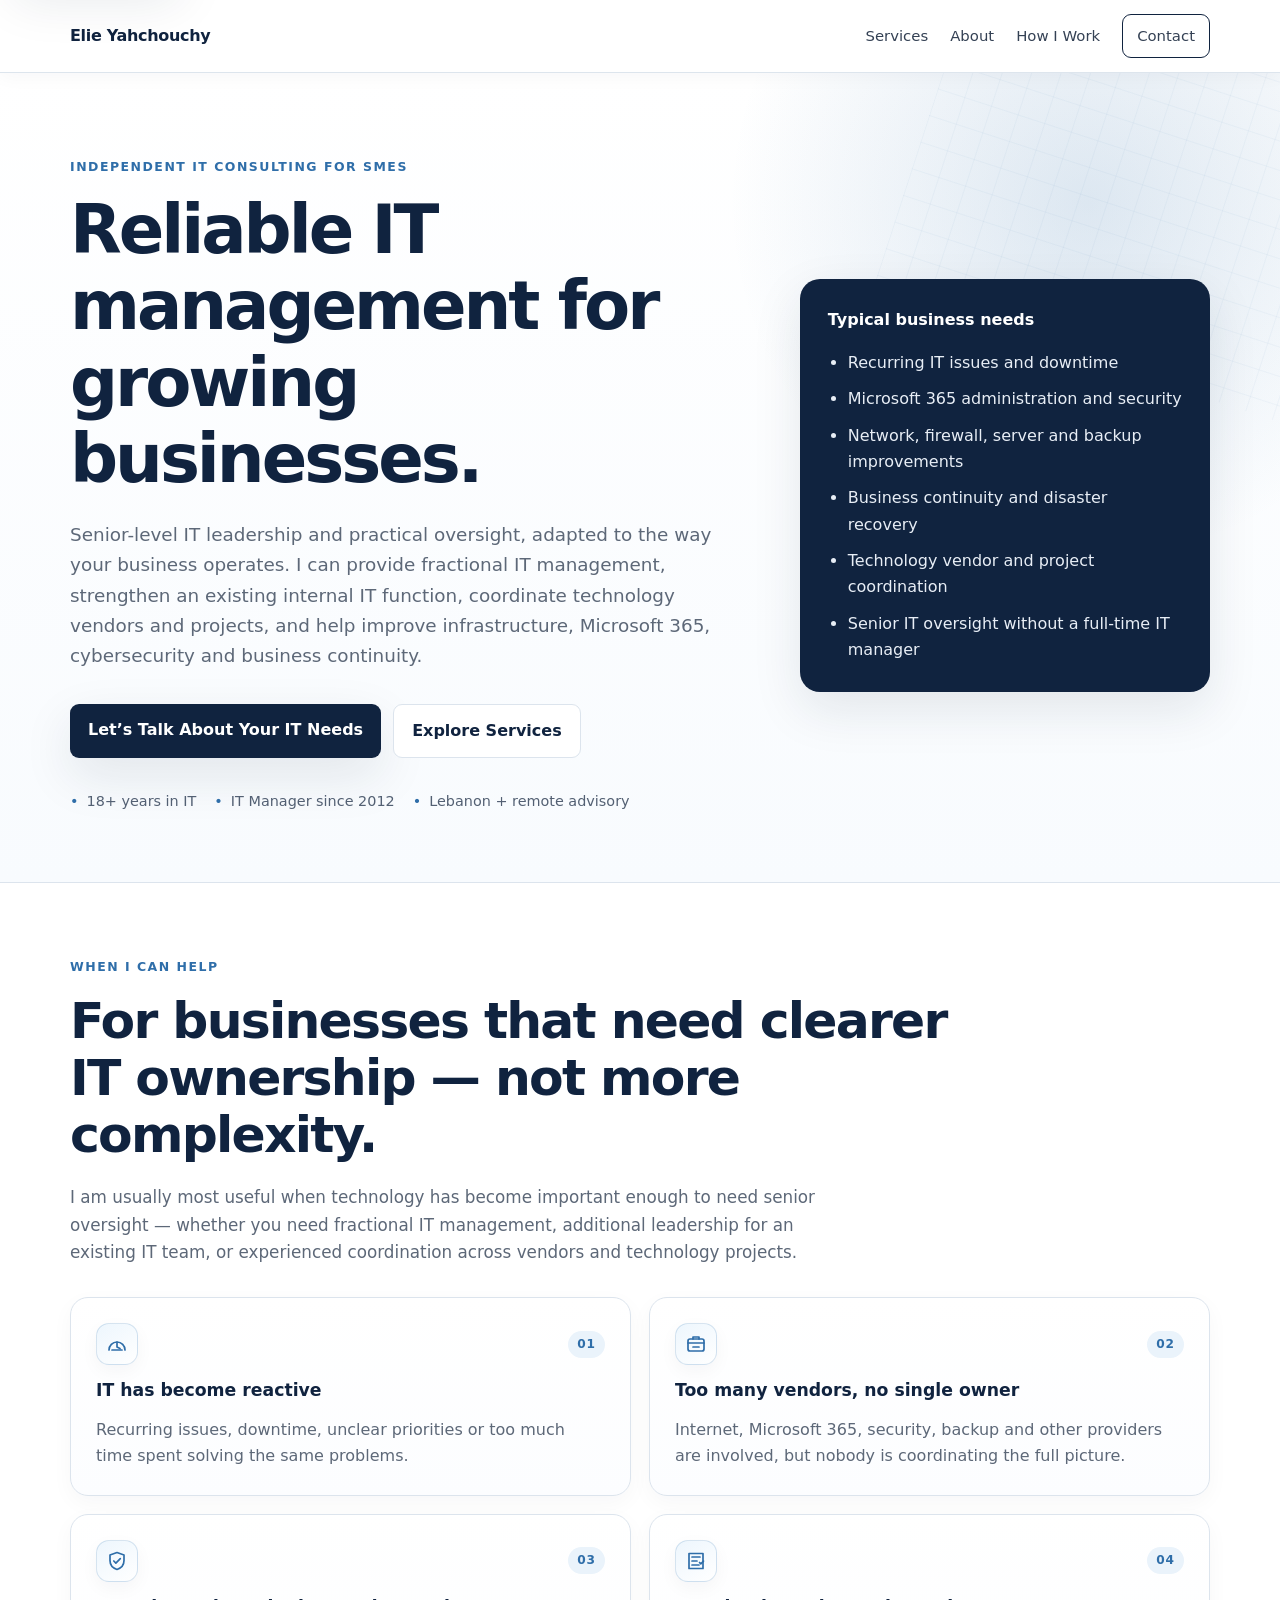
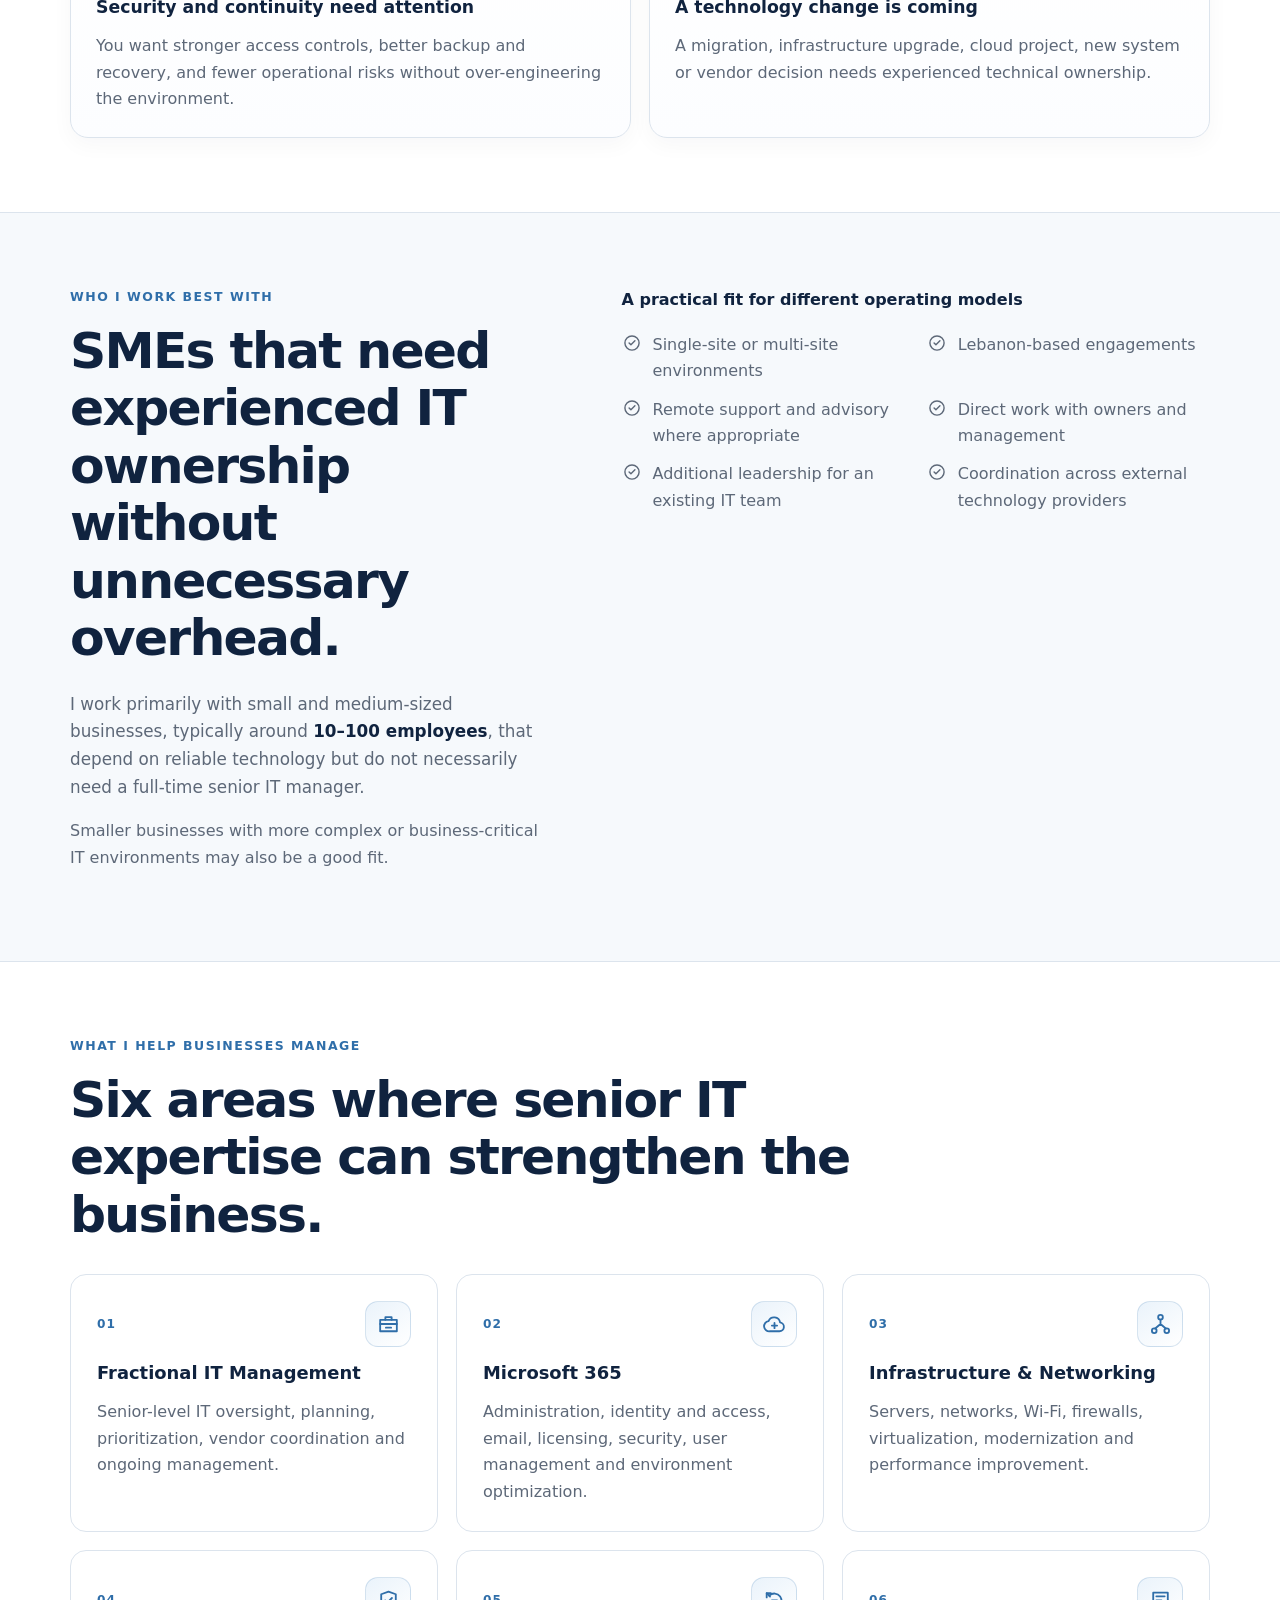
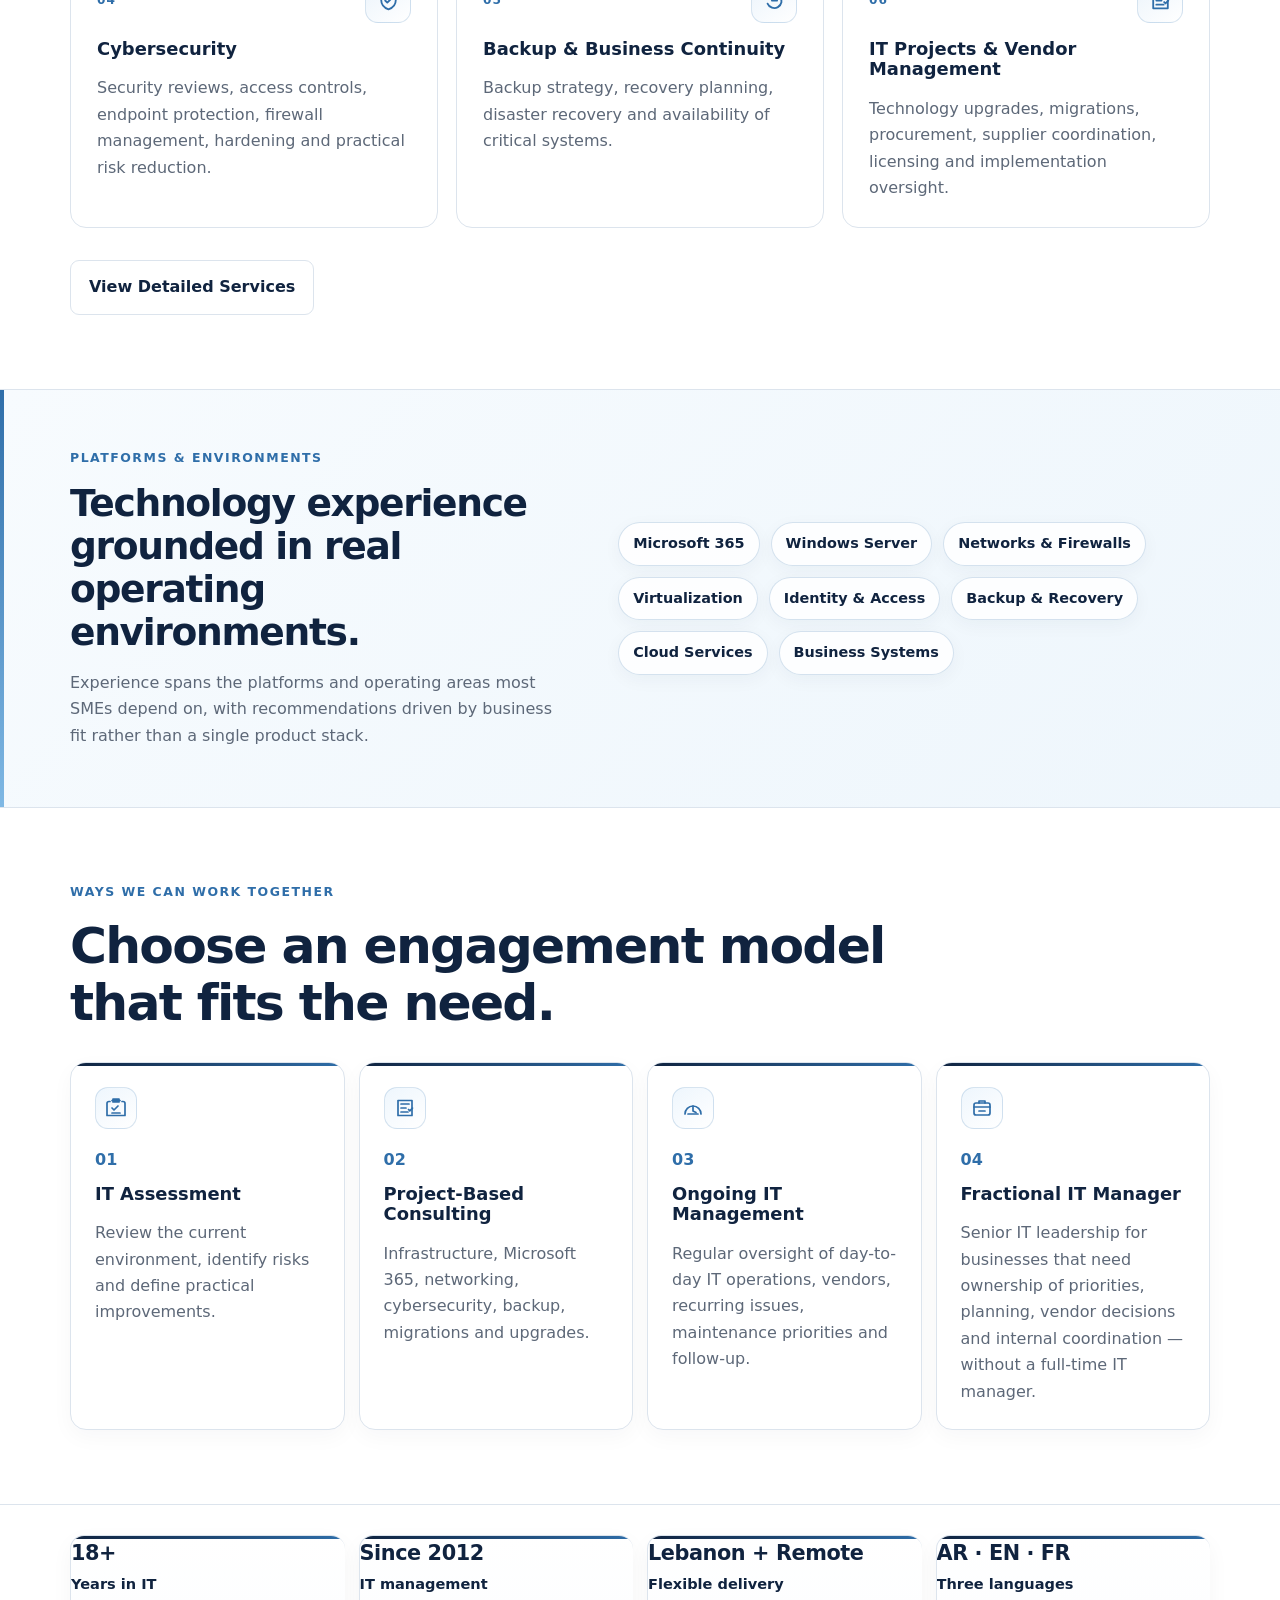
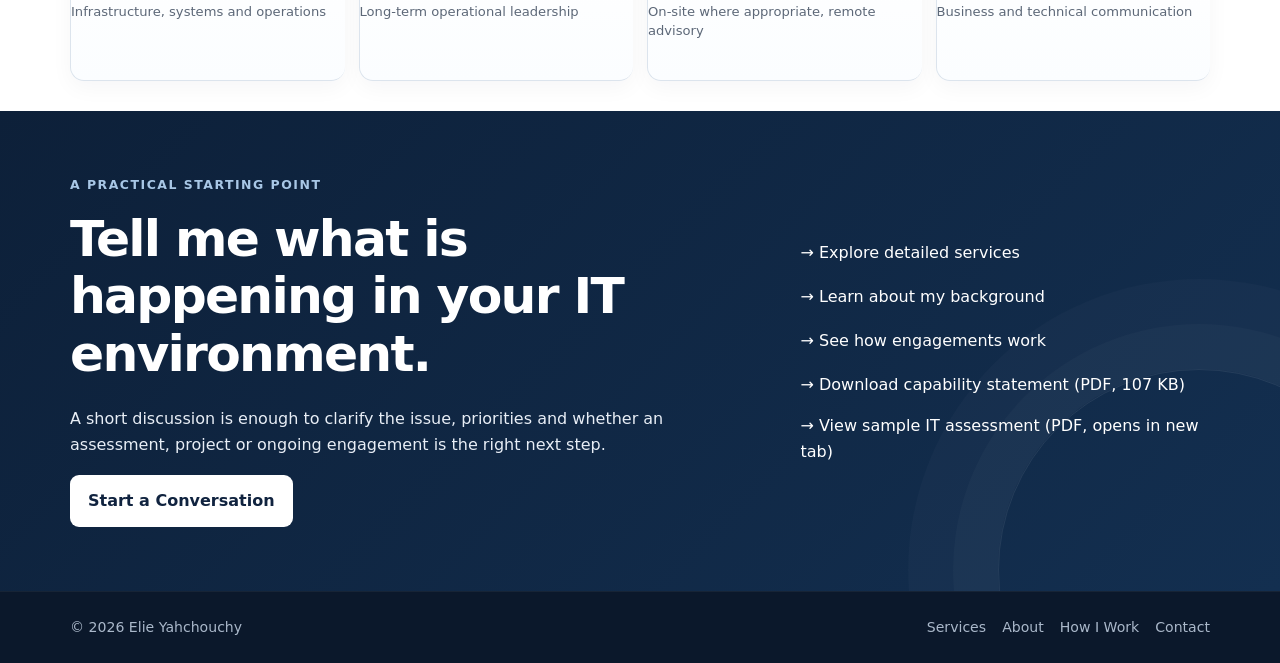
==== commit 7bbecb6f: "Add files via upload" ====
--- a/index.html
+++ b/index.html
@@ -1,6 +1,6 @@
 <!DOCTYPE html>
 
-<html lang="en"><head><meta charset="utf-8"/><meta content="width=device-width,initial-scale=1" name="viewport"/><title>Elie Yahchouchy | Senior IT Consultant &amp; Fractional IT Manager</title><meta content="Senior IT consulting and fractional IT management for SMEs in Lebanon: Microsoft 365, infrastructure, cybersecurity, continuity and vendor coordination." name="description"/><link href="https://yahchouchy.com/" rel="canonical"/><meta content="Elie Yahchouchy | Senior IT Consultant &amp; Fractional IT Manager" property="og:title"/><meta content="Senior IT consulting and fractional IT management for SMEs in Lebanon: Microsoft 365, infrastructure, cybersecurity, continuity and vendor coordination." property="og:description"/><meta content="website" property="og:type"/><meta content="https://yahchouchy.com/" property="og:url"/><meta content="#10233f" name="theme-color"/><link href="styles.css?v=4.9" rel="stylesheet"/><script type="application/ld+json">{"@context":"https://schema.org","@graph":[{"@type":"Person","@id":"https://yahchouchy.com/#person","name":"Elie Yahchouchy","url":"https://yahchouchy.com/","jobTitle":"Senior IT Consultant and Fractional IT Manager","image":"https://yahchouchy.com/elie-yahchouchy-portrait.webp","email":"mailto:elie@yahchouchy.com","telephone":"+96170344957","address":{"@type":"PostalAddress","addressCountry":"LB"},"sameAs":["https://www.linkedin.com/in/elie-yahchouchy-b7b873a9/"],"knowsLanguage":["Arabic","English","French"],"knowsAbout":["IT Management","Microsoft 365","IT Infrastructure","Networking","Cybersecurity","Backup and Disaster Recovery","Business Continuity","Vendor Management"]},{"@type":"ProfessionalService","@id":"https://yahchouchy.com/#consulting","name":"Elie Yahchouchy IT Consulting","url":"https://yahchouchy.com/","founder":{"@id":"https://yahchouchy.com/#person"},"areaServed":{"@type":"Country","name":"Lebanon"},"serviceType":["Fractional IT Management","IT Assessments","Microsoft 365 Consulting","IT Infrastructure Consulting","Cybersecurity Consulting","Backup and Business Continuity","IT Project and Vendor Management"]}]}</script><meta content="Elie Yahchouchy IT Consulting" property="og:site_name"/><meta content="https://yahchouchy.com/elie-yahchouchy-social-card.jpg" property="og:image"/><meta content="1200" property="og:image:width"/><meta content="630" property="og:image:height"/><meta content="Elie Yahchouchy - Senior IT Consultant and Fractional IT Manager" property="og:image:alt"/><meta content="summary_large_image" name="twitter:card"/><meta content="Elie Yahchouchy | Senior IT Consultant &amp; Fractional IT Manager" name="twitter:title"/><meta content="Senior IT consulting and fractional IT management for SMEs in Lebanon: Microsoft 365, infrastructure, cybersecurity, continuity and vendor coordination." name="twitter:description"/><meta content="https://yahchouchy.com/elie-yahchouchy-social-card.jpg" name="twitter:image"/><meta content="Elie Yahchouchy - Senior IT Consultant and Fractional IT Manager" name="twitter:image:alt"/><link href="favicon.ico" rel="icon" sizes="any"/><link href="favicon.svg" rel="icon" type="image/svg+xml"/><link href="apple-touch-icon.png" rel="apple-touch-icon"/></head><body class="site-v49 page-home"><a class="skip-link" href="#main-content">Skip to content</a><header class="site-header"><div class="container nav"><a class="brand" href="index.html">Elie Yahchouchy</a><nav aria-label="Primary navigation" class="primary-nav"><a href="services.html">Services</a><a href="about.html">About</a><a href="engagement.html">How I Work</a><a class="nav-cta" href="contact.html">Contact</a></nav><details class="mobile-menu"><summary>Menu</summary><nav aria-label="Mobile navigation" class="mobile-menu-panel"><a href="services.html">Services</a><a href="about.html">About</a><a href="engagement.html">How I Work</a><a class="mobile-contact" href="contact.html">Contact</a></nav></details></div></header>
+<html lang="en"><head><meta charset="utf-8"/><meta content="width=device-width,initial-scale=1" name="viewport"/><title>Elie Yahchouchy | Senior IT Consultant &amp; Fractional IT Manager</title><meta content="Senior IT consulting and fractional IT management for SMEs in Lebanon: Microsoft 365, infrastructure, cybersecurity, continuity and vendor coordination." name="description"/><link href="https://yahchouchy.com/" rel="canonical"/><meta content="Elie Yahchouchy | Senior IT Consultant &amp; Fractional IT Manager" property="og:title"/><meta content="Senior IT consulting and fractional IT management for SMEs in Lebanon: Microsoft 365, infrastructure, cybersecurity, continuity and vendor coordination." property="og:description"/><meta content="website" property="og:type"/><meta content="https://yahchouchy.com/" property="og:url"/><meta content="#10233f" name="theme-color"/><link href="styles.css?v=5.0" rel="stylesheet"/><script type="application/ld+json">{"@context":"https://schema.org","@graph":[{"@type":"Person","@id":"https://yahchouchy.com/#person","name":"Elie Yahchouchy","url":"https://yahchouchy.com/","jobTitle":"Senior IT Consultant and Fractional IT Manager","image":"https://yahchouchy.com/elie-yahchouchy-portrait.webp","email":"mailto:elie@yahchouchy.com","telephone":"+96170344957","address":{"@type":"PostalAddress","addressCountry":"LB"},"sameAs":["https://www.linkedin.com/in/elie-yahchouchy-b7b873a9/"],"knowsLanguage":["Arabic","English","French"],"knowsAbout":["IT Management","Microsoft 365","IT Infrastructure","Networking","Cybersecurity","Backup and Disaster Recovery","Business Continuity","Vendor Management"]},{"@type":"ProfessionalService","@id":"https://yahchouchy.com/#consulting","name":"Elie Yahchouchy IT Consulting","url":"https://yahchouchy.com/","founder":{"@id":"https://yahchouchy.com/#person"},"areaServed":{"@type":"Country","name":"Lebanon"},"serviceType":["Fractional IT Management","IT Assessments","Microsoft 365 Consulting","IT Infrastructure Consulting","Cybersecurity Consulting","Backup and Business Continuity","IT Project and Vendor Management"]}]}</script><meta content="Elie Yahchouchy IT Consulting" property="og:site_name"/><meta content="https://yahchouchy.com/elie-yahchouchy-social-card.jpg" property="og:image"/><meta content="1200" property="og:image:width"/><meta content="630" property="og:image:height"/><meta content="Elie Yahchouchy - Senior IT Consultant and Fractional IT Manager" property="og:image:alt"/><meta content="summary_large_image" name="twitter:card"/><meta content="Elie Yahchouchy | Senior IT Consultant &amp; Fractional IT Manager" name="twitter:title"/><meta content="Senior IT consulting and fractional IT management for SMEs in Lebanon: Microsoft 365, infrastructure, cybersecurity, continuity and vendor coordination." name="twitter:description"/><meta content="https://yahchouchy.com/elie-yahchouchy-social-card.jpg" name="twitter:image"/><meta content="Elie Yahchouchy - Senior IT Consultant and Fractional IT Manager" name="twitter:image:alt"/><link href="favicon.ico" rel="icon" sizes="any"/><link href="favicon.svg" rel="icon" type="image/svg+xml"/><link href="apple-touch-icon.png" rel="apple-touch-icon"/></head><body class="site-v50 page-home"><a class="skip-link" href="#main-content">Skip to content</a><header class="site-header"><div class="container nav"><a class="brand" href="index.html">Elie Yahchouchy</a><nav aria-label="Primary navigation" class="primary-nav"><a href="services.html">Services</a><a href="about.html">About</a><a href="engagement.html">How I Work</a><a class="nav-cta" href="contact.html">Contact</a></nav><details class="mobile-menu"><summary>Menu</summary><nav aria-label="Mobile navigation" class="mobile-menu-panel"><a href="services.html">Services</a><a href="about.html">About</a><a href="engagement.html">How I Work</a><a class="mobile-contact" href="contact.html">Contact</a></nav></details></div></header>
 <main id="main-content">
 <section class="hero"><div class="container hero-grid"><div><p class="eyebrow">Independent IT Consulting for SMEs</p><h1>Reliable IT management for growing businesses.</h1><p class="lead">Senior-level IT leadership and practical oversight, adapted to the way your business operates. I can provide fractional IT management, strengthen an existing internal IT function, coordinate technology vendors and projects, and help improve infrastructure, Microsoft 365, cybersecurity and business continuity.</p><div class="hero-actions"><a class="button primary" href="contact.html">Let’s Talk About Your IT Needs</a><a class="button secondary" href="services.html">Explore Services</a></div><div class="trust-row"><span>18+ years in IT</span><span>IT Manager since 2012</span><span>Lebanon + remote advisory</span></div></div><aside class="hero-card"><p class="card-kicker">Typical business needs</p><ul><li>Recurring IT issues and downtime</li><li>Microsoft 365 administration and security</li><li>Network, firewall, server and backup improvements</li><li>Business continuity and disaster recovery</li><li>Technology vendor and project coordination</li><li>Senior IT oversight without a full-time IT manager</li></ul></aside></div></section>
 <section class="section buyer-fit">
--- a/styles.css
+++ b/styles.css
@@ -195,26 +195,26 @@
   --shadow-hover:0 20px 44px rgba(16,35,63,.105);
   --radius-lg:22px;
 }
-.site-v49 .site-header{background:rgba(255,255,255,.91);box-shadow:0 4px 18px rgba(16,35,63,.035)}
-.site-v49 .brand{font-size:1rem}
-.site-v49 .nav-cta{background:#fff;transition:background-color .18s ease,color .18s ease,transform .18s ease,box-shadow .18s ease}
-@media(hover:hover) and (pointer:fine){.site-v49 .nav-cta:hover{background:var(--navy);color:#fff;transform:translateY(-1px);box-shadow:0 8px 20px rgba(16,35,63,.12)}}
-.site-v49 .page-hero-modern{position:relative;overflow:hidden;background:radial-gradient(circle at 88% 14%,rgba(47,110,169,.12),transparent 30%),linear-gradient(180deg,#fff 0%,#f7fbfe 100%)}
-.site-v49 .page-hero-modern:after{content:"";position:absolute;z-index:0;right:-130px;top:-145px;width:420px;height:420px;background-image:linear-gradient(rgba(47,110,169,.07) 1px,transparent 1px),linear-gradient(90deg,rgba(47,110,169,.07) 1px,transparent 1px);background-size:26px 26px;transform:rotate(15deg);opacity:.55}
-.site-v49 .page-hero-modern>.container{position:relative;z-index:1}
-.site-v49 .page-hero-modern .breadcrumb{display:inline-flex;align-items:center;gap:6px;padding:6px 10px;border:1px solid rgba(47,110,169,.13);border-radius:999px;background:rgba(255,255,255,.7);font-size:.78rem;margin-bottom:20px}
-.site-v49 .page-hero-modern h1{max-width:920px}
-.site-v49 .section{position:relative}
-.site-v49 .section h2{max-width:900px}
-.site-v49 .modern-icon,.site-v49 .feature-icon,.site-v49 .process-icon,.site-v49 .contact-method-icon,.site-v49 .resource-icon{display:grid;place-items:center;flex:0 0 auto;color:var(--accent);background:linear-gradient(145deg,#eef6fd,#fff);border:1px solid rgba(47,110,169,.18)}
-.site-v49 .modern-icon{width:46px;height:46px;border-radius:14px;margin-bottom:18px}
-.site-v49 .modern-icon svg,.site-v49 .feature-icon svg,.site-v49 .process-icon svg,.site-v49 .contact-method-icon svg,.site-v49 .resource-icon svg,.site-v49 .check-icon svg,.site-v49 .outcome-icon svg,.site-v49 .link-arrow svg{width:24px;height:24px;fill:none;stroke:currentColor;stroke-width:1.7;stroke-linecap:round;stroke-linejoin:round}
-.site-v49 .modern-card-top{display:flex;align-items:center;justify-content:space-between;gap:16px;margin-bottom:18px}
-.site-v49 .modern-card-top .modern-icon{margin-bottom:0}
-.site-v49 .modern-card-top .mini{margin-bottom:0}
-.site-v49 .modern-icon-card{position:relative;overflow:hidden;box-shadow:0 7px 22px rgba(16,35,63,.035)}
-.site-v49 .modern-icon-card:after{content:"";position:absolute;left:0;right:0;bottom:0;height:3px;background:linear-gradient(90deg,var(--navy),var(--accent));transform:scaleX(0);transform-origin:left;transition:transform .2s ease}
-@media(hover:hover) and (pointer:fine){.site-v49 .modern-icon-card:hover:after{transform:scaleX(1)}}
+.site-v50 .site-header{background:rgba(255,255,255,.91);box-shadow:0 4px 18px rgba(16,35,63,.035)}
+.site-v50 .brand{font-size:1rem}
+.site-v50 .nav-cta{background:#fff;transition:background-color .18s ease,color .18s ease,transform .18s ease,box-shadow .18s ease}
+@media(hover:hover) and (pointer:fine){.site-v50 .nav-cta:hover{background:var(--navy);color:#fff;transform:translateY(-1px);box-shadow:0 8px 20px rgba(16,35,63,.12)}}
+.site-v50 .page-hero-modern{position:relative;overflow:hidden;background:radial-gradient(circle at 88% 14%,rgba(47,110,169,.12),transparent 30%),linear-gradient(180deg,#fff 0%,#f7fbfe 100%)}
+.site-v50 .page-hero-modern:after{content:"";position:absolute;z-index:0;right:-130px;top:-145px;width:420px;height:420px;background-image:linear-gradient(rgba(47,110,169,.07) 1px,transparent 1px),linear-gradient(90deg,rgba(47,110,169,.07) 1px,transparent 1px);background-size:26px 26px;transform:rotate(15deg);opacity:.55}
+.site-v50 .page-hero-modern>.container{position:relative;z-index:1}
+.site-v50 .page-hero-modern .breadcrumb{display:inline-flex;align-items:center;gap:6px;padding:6px 10px;border:1px solid rgba(47,110,169,.13);border-radius:999px;background:rgba(255,255,255,.7);font-size:.78rem;margin-bottom:20px}
+.site-v50 .page-hero-modern h1{max-width:920px}
+.site-v50 .section{position:relative}
+.site-v50 .section h2{max-width:900px}
+.site-v50 .modern-icon,.site-v50 .feature-icon,.site-v50 .process-icon,.site-v50 .contact-method-icon,.site-v50 .resource-icon{display:grid;place-items:center;flex:0 0 auto;color:var(--accent);background:linear-gradient(145deg,#eef6fd,#fff);border:1px solid rgba(47,110,169,.18)}
+.site-v50 .modern-icon{width:46px;height:46px;border-radius:14px;margin-bottom:18px}
+.site-v50 .modern-icon svg,.site-v50 .feature-icon svg,.site-v50 .process-icon svg,.site-v50 .contact-method-icon svg,.site-v50 .resource-icon svg,.site-v50 .check-icon svg,.site-v50 .outcome-icon svg,.site-v50 .link-arrow svg{width:24px;height:24px;fill:none;stroke:currentColor;stroke-width:1.7;stroke-linecap:round;stroke-linejoin:round}
+.site-v50 .modern-card-top{display:flex;align-items:center;justify-content:space-between;gap:16px;margin-bottom:18px}
+.site-v50 .modern-card-top .modern-icon{margin-bottom:0}
+.site-v50 .modern-card-top .mini{margin-bottom:0}
+.site-v50 .modern-icon-card{position:relative;overflow:hidden;box-shadow:0 7px 22px rgba(16,35,63,.035)}
+.site-v50 .modern-icon-card:after{content:"";position:absolute;left:0;right:0;bottom:0;height:3px;background:linear-gradient(90deg,var(--navy),var(--accent));transform:scaleX(0);transform-origin:left;transition:transform .2s ease}
+@media(hover:hover) and (pointer:fine){.site-v50 .modern-icon-card:hover:after{transform:scaleX(1)}}
 
 /* Homepage */
 .page-home .buyer-card-modern{position:relative;overflow:hidden;box-shadow:0 7px 22px rgba(16,35,63,.035)}
@@ -318,11 +318,11 @@
 .page-contact .topic-card{min-height:210px;border-radius:18px}
 
 /* Global modern rhythm / CTA */
-.site-v49 .band{position:relative;overflow:hidden;background:linear-gradient(135deg,#0d2039,#132f50)}
-.site-v49 .band:after{content:"";position:absolute;right:-120px;bottom:-180px;width:400px;height:400px;border-radius:50%;border:1px solid rgba(255,255,255,.08);box-shadow:0 0 0 45px rgba(255,255,255,.025),0 0 0 90px rgba(255,255,255,.018)}
-.site-v49 .band>.container{position:relative;z-index:1}
-.site-v49 .band-links a{display:inline-flex;align-items:center;min-height:34px}
-.site-v49 footer{border-top:1px solid rgba(255,255,255,.05)}
+.site-v50 .band{position:relative;overflow:hidden;background:linear-gradient(135deg,#0d2039,#132f50)}
+.site-v50 .band:after{content:"";position:absolute;right:-120px;bottom:-180px;width:400px;height:400px;border-radius:50%;border:1px solid rgba(255,255,255,.08);box-shadow:0 0 0 45px rgba(255,255,255,.025),0 0 0 90px rgba(255,255,255,.018)}
+.site-v50 .band>.container{position:relative;z-index:1}
+.site-v50 .band-links a{display:inline-flex;align-items:center;min-height:34px}
+.site-v50 footer{border-top:1px solid rgba(255,255,255,.05)}
 
 /* Responsive */
 @media(max-width:980px){
@@ -333,7 +333,7 @@
   .page-contact .contact-grid{grid-template-columns:1fr;gap:28px}
 }
 @media(max-width:720px){
-  .site-v49 .page-hero-modern:after{right:-220px;top:-210px;opacity:.35}
+  .site-v50 .page-hero-modern:after{right:-220px;top:-210px;opacity:.35}
   .service-index{padding:14px 0}
   .service-index-grid{display:flex;overflow-x:auto;gap:8px;padding-bottom:3px;scrollbar-width:none}
   .service-index-grid::-webkit-scrollbar{display:none}
@@ -349,7 +349,7 @@
   .next-step-rail{grid-template-columns:1fr;gap:7px}
   .next-step-item{display:grid;grid-template-columns:32px 1fr;align-items:center;gap:3px;padding:9px 11px}
   .next-step-item strong{margin:0}
-  .site-v49 .modern-card-top{margin-bottom:14px}
+  .site-v50 .modern-card-top{margin-bottom:14px}
 }
 @media(max-width:420px){
   .page-services .service-block-head{align-items:flex-start}
@@ -357,3 +357,56 @@
   .contact-method-card{padding:12px}
 }
 @media(prefers-reduced-motion:reduce){.modern-icon-card:after,.resource-link .link-arrow,.service-index-grid a{transition:none!important}}
+
+
+/* V5.0 — final visual polish: tighter rhythm, calmer scale, stronger consistency */
+.site-v50 .hero-grid{gap:46px}
+.page-home .hero h1{font-size:clamp(2.8rem,5.25vw,4.72rem);max-width:760px}
+.page-home .hero-card{padding:28px;border-radius:20px}
+.page-home .buyer-card-modern{padding:25px;border-radius:18px;background:linear-gradient(180deg,#fff 0%,#fcfdff 100%)}
+.page-home .buyer-card-modern .modern-card-top{margin-bottom:16px}
+.page-home .buyer-card-modern .modern-icon{width:42px;height:42px;border-radius:13px;background:linear-gradient(145deg,#edf6fd,#fff);box-shadow:0 6px 18px rgba(16,35,63,.04)}
+.page-home .buyer-card-modern .mini{display:inline-flex;align-items:center;justify-content:center;min-width:36px;height:27px;padding:0 9px;border-radius:999px;background:var(--accent-soft);color:var(--accent);margin:0}
+.page-home .buyer-card-modern h3{font-size:1.08rem;margin-bottom:8px}
+
+.page-services .service-list-modern{gap:18px}
+.page-services .service-block-modern{padding:27px;border-radius:19px;box-shadow:0 7px 22px rgba(16,35,63,.038)}
+.page-services .service-block-head{margin-bottom:15px}
+.page-services .feature-icon{width:44px;height:44px;border-radius:13px}
+.page-services .feature-icon svg{width:22px;height:22px}
+.page-services .service-title{font-size:clamp(1.62rem,2.2vw,2.18rem);line-height:1.11;letter-spacing:-.032em;margin-bottom:19px}
+.page-services .service-block-modern ul{gap:5px}
+.page-services .outcome-modern{margin-top:21px;padding:15px 16px;border-color:#e0ebf4;border-left-color:#77aedd;background:linear-gradient(135deg,#f5f9fd,#fbfdff);font-weight:670;box-shadow:inset 0 1px 0 rgba(255,255,255,.7)}
+.page-services .outcome-icon{color:#4b86ba}
+
+.page-about .section:first-of-type{background:linear-gradient(180deg,#fff 0%,#fbfdff 100%)}
+.background-focus{display:grid;grid-template-columns:repeat(2,minmax(0,1fr));gap:10px;margin-top:25px}
+.background-focus span{display:block;padding:13px 14px;border:1px solid var(--line);border-radius:12px;background:#fff;box-shadow:0 5px 16px rgba(16,35,63,.025)}
+.background-focus strong{display:block;color:var(--navy);font-size:.84rem;line-height:1.25;margin-bottom:3px}
+.background-focus small{display:block;color:var(--muted);font-size:.76rem;line-height:1.35}
+
+.site-v50 .proof-item,.site-v50 .modern-icon-card,.site-v50 .responsibility-card-modern,.site-v50 .engagement-card,.site-v50 .process-step,.site-v50 .contact-panel,.site-v50 .resource-card{box-shadow:0 7px 22px rgba(16,35,63,.04)}
+.site-v50 .section-intro{max-width:790px}
+
+@media(min-width:981px){
+  .site-v50 .hero{padding:84px 0 68px}
+  .site-v50 .section{padding:74px 0}
+  .site-v50 .band{padding:64px 0}
+  .site-v50 .page-hero{padding:58px 0 44px}
+  .site-v50 .cards{margin-top:31px}
+  .site-v50 .buyer-grid{margin-top:30px}
+  .site-v50 .service-list{margin-top:31px}
+  .site-v50 .process{margin-top:31px}
+  .site-v50 .responsibility-grid{margin-top:30px}
+}
+@media(max-width:720px){
+  .background-focus{grid-template-columns:1fr;margin-top:21px}
+  .page-services .service-block-modern{padding:22px}
+  .page-services .service-title{font-size:clamp(1.5rem,6.7vw,1.9rem)}
+  .page-home .buyer-card-modern{padding:21px}
+}
+@media(hover:hover) and (pointer:fine){
+  .page-home .buyer-card-modern:hover .modern-icon,.page-services .service-block-modern:hover .feature-icon{background:var(--accent);border-color:var(--accent);color:#fff}
+  .background-focus span:hover{border-color:rgba(47,110,169,.28);box-shadow:0 9px 22px rgba(16,35,63,.055)}
+}
+@media(prefers-reduced-motion:reduce){.background-focus span{transition:none!important}}
